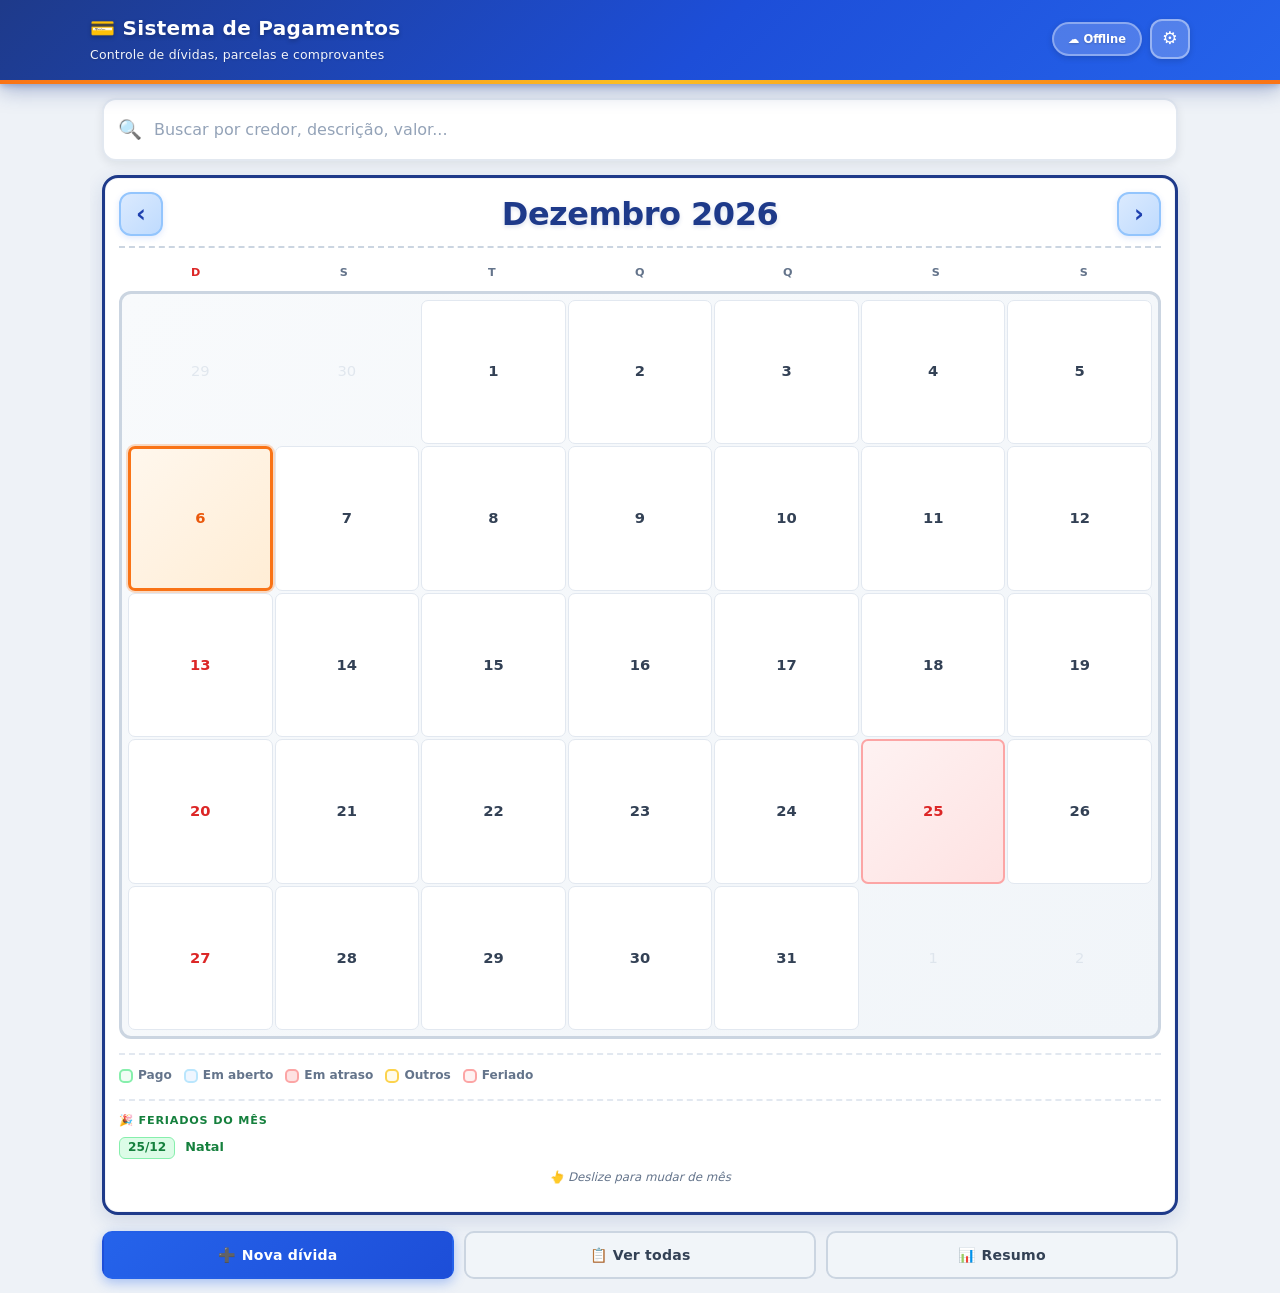
==== index.html @ 83edc44b "Add files via upload" ====
<!DOCTYPE html>
<html lang="pt-BR">
<head>
<meta charset="UTF-8">
<meta name="viewport" content="width=device-width, initial-scale=1, maximum-scale=1, viewport-fit=cover">
<meta name="theme-color" content="#2563eb">
<link rel="manifest" href="manifest.json">
<link rel="icon" type="image/svg+xml" href="icons/icon.svg">
<link rel="apple-touch-icon" href="icons/icon-192.png">
<meta name="apple-mobile-web-app-capable" content="yes">
<meta name="apple-mobile-web-app-status-bar-style" content="black-translucent">
<meta name="apple-mobile-web-app-title" content="Pagamentos">
<title>Sistema de Pagamentos</title>
<style>
  :root{
    --fundo:#eef2f7;--cartao:#fff;--texto:#0f172a;--suave:#64748b;--linha:#e2e8f0;
    --azul:#2563eb;--azul-esc:#1d4ed8;--azul-claro:#eff6ff;--azul-profundo:#1e3a8a;
    --verde:#16a34a;--verde-bg:#dcfce7;--verde-claro:#f0fdf4;--verde-forte:#15803d;
    --amarelo:#d97706;--amarelo-bg:#fef3c7;--amarelo-claro:#fffbeb;
    --vermelho:#dc2626;--vermelho-bg:#fee2e2;--vermelho-claro:#fef2f2;
    --laranja:#f97316;--laranja-esc:#ea580c;
    --info:#0284c7;--info-bg:#e0f2fe;
    --roxo:#7c3aed;--roxo-bg:#ede9fe;--roxo-esc:#5b21b6;
    --raio:12px;
  }
  *{box-sizing:border-box}
  html,body{overflow-x:hidden;width:100%;max-width:100%;margin:0;padding:0}
  body{font-family:system-ui,-apple-system,"Segoe UI",Roboto,Arial,sans-serif;
    background:var(--fundo);color:var(--texto);line-height:1.45;font-size:15px;
    -webkit-tap-highlight-color:transparent}
  button{font:inherit;cursor:pointer;border:none;background:none;color:inherit}

  header.topo{
    background:linear-gradient(135deg,#1e3a8a 0%,#1d4ed8 55%,#2563eb 100%);
    color:#fff;
    padding:14px 16px 16px;
    position:sticky;top:0;z-index:20;
    box-shadow:0 6px 20px rgba(30,58,138,.35),0 2px 6px rgba(30,58,138,.25);
    border-bottom:4px solid var(--laranja);
  }
  header.topo::after{
    content:'';position:absolute;left:0;right:0;bottom:-4px;height:4px;
    background:linear-gradient(90deg,var(--laranja),#fbbf24,var(--laranja));
  }
  header.topo .interno{max-width:1100px;margin:0 auto;display:flex;flex-wrap:wrap;gap:10px;
    align-items:center;justify-content:space-between}
  header.topo h1{margin:0;font-size:1.25rem;letter-spacing:.3px;font-weight:900;
    text-shadow:0 2px 4px rgba(0,0,0,.25);display:flex;align-items:center;gap:8px}
  header.topo p{margin:3px 0 0;font-size:.78rem;opacity:.95;font-weight:500;
    letter-spacing:.2px;text-shadow:0 1px 2px rgba(0,0,0,.15)}
  .topo-acoes{display:flex;gap:8px;align-items:center}
  .status-sync{font-size:.72rem;font-weight:800;background:rgba(255,255,255,.2);
    padding:7px 14px;border-radius:99px;color:#fff;border:2px solid rgba(255,255,255,.35);
    transition:.2s;white-space:nowrap;cursor:pointer;text-shadow:0 1px 2px rgba(0,0,0,.2);
    box-shadow:0 2px 6px rgba(0,0,0,.15)}
  .status-sync.ok{background:rgba(22,163,74,.55);border-color:rgba(134,239,172,.85)}
  .status-sync.erro{background:rgba(220,38,38,.55);border-color:rgba(252,165,165,.85)}
  .status-sync.carregando,.status-sync.salvando{background:rgba(234,88,12,.55);border-color:rgba(253,186,116,.85)}
  .status-sync.aviso{background:rgba(217,119,6,.55);border-color:rgba(252,211,77,.85)}
  .btn-gh{width:40px;height:40px;border-radius:12px;background:rgba(255,255,255,.22);
    border:2px solid rgba(255,255,255,.4);color:#fff;font-size:1.1rem;
    display:flex;align-items:center;justify-content:center;transition:.15s;
    box-shadow:0 2px 6px rgba(0,0,0,.15)}
  .btn-gh:hover{background:rgba(255,255,255,.35);transform:translateY(-1px)}

  .area{max-width:1100px;margin:0 auto;padding:14px 12px;width:100%;overflow-x:hidden}
  .tela{animation:surgir .18s ease-out;width:100%;box-sizing:border-box}
  @keyframes surgir{from{opacity:0;transform:translateY(6px)}to{opacity:1;transform:none}}
  .escondido{display:none !important}

  .btn-voltar{display:inline-flex;align-items:center;gap:10px;
    background:linear-gradient(135deg,#f97316,#ea580c);
    color:#fff;font-weight:800;font-size:.92rem;padding:12px 22px;border-radius:12px;
    box-shadow:0 4px 14px rgba(234,88,12,.45);
    transition:.18s;margin-bottom:14px;border:3px solid #fff;
    text-shadow:0 1px 2px rgba(0,0,0,.15);letter-spacing:.2px}
  .btn-voltar:hover{transform:translateY(-2px);box-shadow:0 8px 22px rgba(234,88,12,.55)}
  .btn-voltar:active{transform:translateY(0)}
  .btn-voltar::before{content:'←';font-size:1.3rem;font-weight:900;line-height:1;
    background:#fff;color:#ea580c;width:26px;height:26px;border-radius:50%;
    display:flex;align-items:center;justify-content:center}

  h2.titulo-tela{
    margin:0 0 16px;font-size:1.5rem;font-weight:900;
    display:flex;align-items:center;gap:12px;flex-wrap:wrap;
    color:#0f172a;letter-spacing:-.3px;
    padding-left:14px;position:relative;line-height:1.2}
  h2.titulo-tela::before{
    content:'';position:absolute;left:0;top:6px;bottom:6px;width:6px;
    background:linear-gradient(180deg,var(--azul),var(--azul-profundo));
    border-radius:4px;box-shadow:0 2px 6px rgba(37,99,235,.35);
  }
  .badge-hoje{background:linear-gradient(135deg,var(--laranja),var(--laranja-esc));color:#fff;
    font-size:.66rem;font-weight:900;padding:5px 12px;border-radius:99px;
    text-transform:uppercase;letter-spacing:1px;
    box-shadow:0 3px 8px rgba(234,88,12,.4)}

  .banner-hoje{background:linear-gradient(135deg,#fef3c7,#fed7aa);
    border-left:6px solid #f59e0b;
    border-radius:12px;padding:12px 14px;display:flex;gap:12px;align-items:center;
    margin-bottom:14px;box-shadow:0 3px 10px rgba(245,158,11,.25)}
  .banner-hoje .emoji{font-size:1.6rem;line-height:1;flex-shrink:0}
  .banner-hoje .texto{flex:1;min-width:0}
  .banner-hoje b{display:block;font-size:.95rem;color:#92400e;margin-bottom:3px;font-weight:800}
  .banner-hoje small{color:#78350f;font-size:.78rem;font-weight:600}

  .check-ocultar-hoje{display:flex;justify-content:center;margin:-6px 0 14px}
  .check-ocultar-hoje label{display:flex;align-items:center;gap:8px;
    font-size:.78rem;font-weight:700;color:var(--suave);cursor:pointer;
    background:#fff;border:2px solid var(--linha);border-radius:99px;
    padding:7px 14px;transition:.15s;user-select:none}
  .check-ocultar-hoje label:hover{border-color:var(--azul);color:var(--azul-esc)}
  .check-ocultar-hoje input{width:18px;height:18px;accent-color:var(--azul);
    cursor:pointer;margin:0;flex-shrink:0}

  .painel{display:grid;gap:10px;grid-template-columns:repeat(auto-fit,minmax(140px,1fr));margin-bottom:16px}
  .indicador{
    background:#fff;
    border:2px solid var(--linha);
    border-top:4px solid var(--azul);
    border-radius:var(--raio);
    padding:12px 14px;
    box-shadow:0 2px 6px rgba(15,23,42,.06);
    transition:.15s;
    position:relative}
  .indicador:hover{transform:translateY(-2px);box-shadow:0 6px 14px rgba(15,23,42,.1)}
  .indicador span{display:block;font-size:.66rem;text-transform:uppercase;letter-spacing:.8px;
    color:var(--suave);font-weight:800}
  .indicador strong{display:block;font-size:1.25rem;margin-top:5px;font-weight:900;letter-spacing:-.5px}
  .indicador.ok{border-top-color:var(--verde)}
  .indicador.erro{border-top-color:var(--vermelho)}
  .indicador.info{border-top-color:var(--info)}
  .indicador.roxo{border-top-color:var(--roxo)}
  .indicador.ok strong{color:var(--verde)}
  .indicador.erro strong{color:var(--vermelho)}
  .indicador.info strong{color:var(--info)}
  .indicador.roxo strong{color:var(--roxo)}

  .indicador.clicavel{cursor:pointer}
  .indicador.clicavel::after{
    content:'▾';position:absolute;top:8px;right:10px;
    font-size:.75rem;font-weight:900;color:var(--suave);opacity:.55;
    transition:.15s}
  .indicador.clicavel:hover{border-top-color:var(--laranja)}
  .indicador.clicavel:hover::after{opacity:1;color:var(--laranja-esc)}
  .indicador.clicavel.selecionado{
    border-top-color:var(--laranja);
    box-shadow:0 0 0 3px rgba(249,115,22,.28),0 6px 14px rgba(15,23,42,.1);
    background:linear-gradient(135deg,#fff7ed,#ffedd5)}
  .indicador.clicavel.selecionado::after{content:'▴';opacity:1;color:var(--laranja-esc)}

  .detalhe-indicador{
    background:#fff;
    border:2px solid var(--linha);
    border-left:6px solid var(--laranja);
    border-radius:var(--raio);
    padding:14px;
    margin-bottom:14px;
    box-shadow:0 4px 14px rgba(249,115,22,.12);
    animation:surgir .18s ease-out}
  .detalhe-cabecalho{
    display:flex;align-items:center;gap:10px;flex-wrap:wrap;
    margin-bottom:12px;padding-bottom:10px;
    border-bottom:2px dashed var(--linha)}
  .detalhe-cabecalho h3{
    margin:0;flex:1;min-width:0;
    font-size:.95rem;font-weight:900;color:#1e293b;
    display:flex;align-items:center;gap:8px}
  .detalhe-meta{
    font-size:.78rem;color:var(--suave);font-weight:600;
    display:flex;align-items:center;gap:4px;flex-wrap:wrap}
  .detalhe-meta b{color:var(--texto);font-weight:900}
  .detalhe-indicador .resultado-busca{margin-bottom:8px}
  .detalhe-indicador .resultado-busca:last-child{margin-bottom:0}

  .filtro-periodo{background:#fff;border:2px solid var(--linha);border-radius:var(--raio);
    padding:14px;margin-bottom:14px;box-shadow:0 2px 8px rgba(15,23,42,.06)}
  .filtro-periodo h3{margin:0 0 12px;font-size:1rem;font-weight:900;
    display:flex;align-items:center;gap:10px;color:#1e293b;
    padding-bottom:10px;border-bottom:2px dashed var(--linha)}
  .filtro-periodo h3::before{content:'';width:8px;height:8px;border-radius:50%;
    background:var(--azul);box-shadow:0 0 0 4px var(--azul-claro)}
  .filtro-linha{display:flex;flex-wrap:wrap;gap:8px;margin-bottom:10px}
  .btn-periodo{
    padding:8px 14px;border-radius:10px;font-weight:800;font-size:.8rem;
    background:#f1f5f9;color:#334155;transition:.15s;
    border:2px solid transparent;
    letter-spacing:.2px}
  .btn-periodo:hover{background:#e2e8f0;transform:translateY(-1px)}
  .btn-periodo.ativo{
    background:linear-gradient(135deg,var(--azul),var(--azul-esc));
    color:#fff;border-color:#fff;
    box-shadow:0 4px 12px rgba(37,99,235,.4);
    transform:translateY(-1px)}
  .filtro-personalizado{display:grid;gap:12px;grid-template-columns:repeat(auto-fit,minmax(150px,1fr));
    margin-top:10px;padding-top:14px;border-top:2px dashed var(--linha)}
  .periodo-descricao{display:inline-block;
    background:linear-gradient(135deg,#dbeafe,#bfdbfe);
    color:var(--azul-profundo);
    padding:7px 14px;border-radius:99px;font-size:.8rem;font-weight:800;margin-top:10px;
    border:2px solid #93c5fd;
    box-shadow:0 2px 6px rgba(37,99,235,.15)}

  .busca-cartao{
    background:#fff;
    border:2px solid var(--linha);
    border-radius:14px;
    padding:6px 14px;
    display:flex;align-items:center;gap:12px;
    margin-bottom:14px;
    box-shadow:0 3px 10px rgba(15,23,42,.08);
    transition:.15s}
  .busca-cartao:focus-within{
    border-color:var(--azul);
    box-shadow:0 0 0 4px rgba(37,99,235,.18),0 4px 14px rgba(37,99,235,.2)}
  .busca-icone{font-size:1.2rem;flex-shrink:0;opacity:.85}
  .busca-cartao input[type="search"]{border:none;background:transparent;flex:1;min-width:0;
    padding:12px 0;font-size:1rem;border-radius:0;width:auto;color:var(--texto);
    outline:none;font-weight:500}
  .busca-cartao input[type="search"]::placeholder{color:#94a3b8;font-weight:500}
  .busca-limpar{background:#e2e8f0;color:#475569;width:30px;height:30px;border-radius:50%;
    display:flex;align-items:center;justify-content:center;font-weight:800;font-size:.9rem;
    flex-shrink:0;transition:.15s}
  .busca-limpar:hover{background:#cbd5e1;color:#1e293b}

  .busca-info{font-size:.82rem;color:var(--suave);margin-bottom:10px;padding:0 4px;font-weight:600}
  .busca-info b{color:var(--texto);font-weight:800}
  .busca-vazio{background:#fff;border:2px dashed var(--linha);border-radius:var(--raio);
    padding:28px 14px;text-align:center;color:var(--suave);font-size:.9rem;font-weight:600}
  .resultado-busca{background:#fff;border:2px solid var(--linha);border-left:6px solid var(--azul);
    border-radius:var(--raio);padding:12px 14px;margin-bottom:10px;cursor:pointer;
    display:flex;justify-content:space-between;gap:10px;align-items:center;
    box-shadow:0 2px 6px rgba(15,23,42,.06);transition:.15s}
  .resultado-busca:hover{box-shadow:0 6px 16px rgba(37,99,235,.2);transform:translateY(-2px)}
  .resultado-busca.st-pago{border-left-color:var(--verde)}
  .resultado-busca.st-em_atraso{border-left-color:var(--vermelho)}
  .resultado-busca.st-outros{border-left-color:var(--amarelo)}
  .resultado-busca .info{min-width:0;flex:1}
  .resultado-busca .info b{display:block;font-size:.92rem;font-weight:800;
    white-space:nowrap;overflow:hidden;text-overflow:ellipsis}
  .resultado-busca .info small{display:block;color:var(--suave);font-size:.74rem;font-weight:500;
    white-space:nowrap;overflow:hidden;text-overflow:ellipsis}
  .resultado-busca .meta{display:flex;flex-direction:column;align-items:flex-end;gap:2px;flex-shrink:0}
  .resultado-busca .data{font-size:.74rem;color:var(--suave);font-weight:700}
  .resultado-busca .valor{font-size:1rem;font-weight:900;color:var(--azul);letter-spacing:-.3px}
  .resultado-busca.st-pago .valor{color:var(--verde)}
  .resultado-busca.st-em_atraso .valor{color:var(--vermelho)}
  .resultado-busca.st-outros .valor{color:var(--amarelo)}
  .resultado-busca .st-tag{font-size:.6rem;font-weight:900;padding:3px 8px;border-radius:99px;
    text-transform:uppercase;letter-spacing:.5px}
  .resultado-busca .st-tag.s-pago{background:var(--verde-bg);color:#15803d}
  .resultado-busca .st-tag.s-em_atraso{background:var(--vermelho-bg);color:#b91c1c}
  .resultado-busca .st-tag.s-em_aberto{background:var(--info-bg);color:#0369a1}
  .resultado-busca .st-tag.s-outros{background:var(--amarelo-bg);color:#92400e}

  .calendario-cartao{
    width:100%;max-width:100%;box-sizing:border-box;overflow:hidden;
    padding:14px;background:#fff;
    border:3px solid #1e3a8a;
    border-radius:16px;
    box-shadow:0 6px 20px rgba(30,58,138,.15),inset 0 0 0 1px rgba(30,58,138,.05);
  }
  .calendario-cabecalho{
    display:flex;align-items:center;justify-content:space-between;
    gap:8px;margin-bottom:14px;
    padding-bottom:10px;border-bottom:2px dashed #cbd5e1;
  }
  .calendario-cabecalho h3{
    flex:1;text-align:center;margin:0;
    font-size:2rem;font-weight:900;color:#1e3a8a;
    text-transform:capitalize;letter-spacing:-.5px;line-height:1.1;
    min-width:0;overflow:hidden;text-overflow:ellipsis;white-space:nowrap;
    text-shadow:0 2px 4px rgba(30,58,138,.15);
  }
  .nav-mes{
    flex:0 0 auto;width:44px;height:44px;border-radius:12px;
    background:linear-gradient(135deg,#dbeafe,#bfdbfe);
    border:2px solid #93c5fd;
    display:flex;align-items:center;justify-content:center;
    font-size:1.5rem;font-weight:900;color:#1e40af;
    transition:.15s;box-shadow:0 2px 6px rgba(37,99,235,.15)}
  .nav-mes:hover{background:linear-gradient(135deg,#bfdbfe,#93c5fd);
    border-color:#60a5fa;transform:translateY(-2px)}
  .nav-mes:active{transform:scale(.95)}

  .calendario-viewport{
    width:100%;max-width:100%;box-sizing:border-box;overflow:hidden;
    position:relative;touch-action:pan-y;user-select:none;-webkit-user-select:none}
  .calendario-slide{
    width:100%;max-width:100%;box-sizing:border-box;
    backface-visibility:hidden;-webkit-backface-visibility:hidden}

  .dias-semana{
    display:grid;grid-template-columns:repeat(7,minmax(0,1fr));
    gap:2px;width:100%;max-width:100%;box-sizing:border-box;
    padding:0 4px;margin-bottom:6px}
  .dias-semana span{
    text-align:center;font-size:.7rem;font-weight:900;color:var(--suave);
    text-transform:uppercase;letter-spacing:.5px;padding:3px 0;
    min-width:0;overflow:hidden;text-overflow:ellipsis;white-space:nowrap}
  .dias-semana span.dom{color:var(--vermelho)}

  .grade-calendario{
    display:grid;grid-template-columns:repeat(7,minmax(0,1fr));
    gap:2px;width:100%;max-width:100%;box-sizing:border-box;
    padding:6px;background:linear-gradient(135deg,#f8fafc,#f1f5f9);
    border:3px solid #cbd5e1;
    border-radius:12px;overflow:hidden}

  .dia{
    width:100%;min-width:0;max-width:100%;box-sizing:border-box;
    aspect-ratio:1 / 1;overflow:hidden;padding:0;
    border-radius:7px;
    border:1.5px solid #e2e8f0;
    background:#fff;
    display:flex;align-items:center;justify-content:center;
    cursor:pointer;font-weight:700;color:#334155;position:relative;
    transition:transform .12s ease, border-color .12s ease, box-shadow .12s ease}
  .dia .num{font-size:clamp(.68rem,2.8vw,.92rem);line-height:1;font-weight:800}
  .dia .qtd{
    position:absolute;top:1px;right:1px;
    background:var(--azul);color:#fff;
    font-size:.5rem;font-weight:800;
    min-width:12px;height:12px;border-radius:6px;
    display:flex;align-items:center;justify-content:center;
    padding:0 3px;line-height:1}
  .dia:hover{border-color:var(--azul);transform:scale(1.04);
    box-shadow:0 3px 8px rgba(37,99,235,.2);z-index:2}
  .dia:active{transform:scale(.97)}

  .dia.fora-mes{background:transparent;border-color:transparent;color:#cbd5e1;
    cursor:default;font-weight:500}
  .dia.fora-mes:hover{background:transparent;transform:none;box-shadow:none;border-color:transparent}
  .dia.fora-mes .num{font-weight:500;opacity:.5}
  .dia.fora-mes .qtd{display:none}

  .dia.hoje{
    border-color:var(--laranja);border-width:3px;
    background:linear-gradient(135deg,#fff7ed,#ffedd5);
    color:var(--laranja-esc);
    box-shadow:0 0 0 2px rgba(249,115,22,.25)}
  .dia.hoje .num{color:var(--laranja-esc);font-weight:900}

  .dia.dia-pago{background:linear-gradient(135deg,#f0fdf4,#dcfce7);border-color:#86efac;color:#166534}
  .dia.dia-pago .qtd{background:var(--verde)}
  .dia.dia-pago:hover{border-color:var(--verde)}
  .dia.dia-aberto{background:linear-gradient(135deg,#f0f9ff,#e0f2fe);border-color:#bae6fd;color:#1e40af}
  .dia.dia-aberto:hover{border-color:var(--azul)}
  .dia.dia-atraso{background:linear-gradient(135deg,#fef2f2,#fee2e2);border-color:#fca5a5;color:#991b1b}
  .dia.dia-atraso .qtd{background:var(--vermelho)}
  .dia.dia-atraso:hover{border-color:var(--vermelho)}
  .dia.dia-outros{background:linear-gradient(135deg,#fffbeb,#fef3c7);border-color:#fcd34d;color:#92400e}
  .dia.dia-outros .qtd{background:var(--amarelo)}

  .dia.domingo .num{color:var(--vermelho)}
  .dia.domingo.dia-pago .num{color:#166534}
  .dia.domingo.dia-aberto .num{color:#1e40af}

  .dia.dia-feriado{border-color:#fca5a5;border-width:2px}
  .dia.dia-feriado .num{color:var(--vermelho);font-weight:900}
  .dia.dia-feriado:not(.dia-pago):not(.dia-aberto):not(.dia-atraso):not(.dia-outros){
    background:linear-gradient(135deg,#fef2f2,#fee2e2);color:#991b1b}
  .dia.hoje.domingo .num,.dia.hoje.dia-feriado .num{color:var(--laranja-esc)}

  .legenda{display:flex;flex-wrap:wrap;gap:12px;margin-top:14px;padding-top:12px;
    border-top:2px dashed var(--linha);font-size:.76rem;color:var(--suave);font-weight:600}
  .legenda span{display:flex;align-items:center;gap:5px}
  .legenda i{width:14px;height:14px;border-radius:5px;display:inline-block;
    border:2px solid transparent}
  .legenda i.l-pago{background:var(--verde-claro);border-color:#86efac}
  .legenda i.l-aberto{background:var(--azul-claro);border-color:#bae6fd}
  .legenda i.l-atraso{background:var(--vermelho-bg);border-color:#fca5a5}
  .legenda i.l-outros{background:var(--amarelo-claro);border-color:#fcd34d}
  .legenda i.l-feriado{background:#fef2f2;border-color:#fca5a5;border-width:2px}

  .feriados-mes{margin-top:14px;padding-top:12px;
    border-top:2px dashed var(--linha);font-size:.8rem}
  .feriados-mes .titulo{font-size:.7rem;font-weight:900;text-transform:uppercase;
    letter-spacing:.8px;color:var(--verde-forte);margin-bottom:8px;
    display:flex;align-items:center;gap:6px}
  .feriados-mes ul{list-style:none;padding:0;margin:0;display:flex;flex-direction:column;gap:4px}
  .feriados-mes li{display:flex;gap:10px;align-items:baseline;color:var(--verde-forte);
    font-weight:700;line-height:1.3;font-size:.8rem;min-width:0}
  .feriados-mes li .data-f{font-variant-numeric:tabular-nums;min-width:48px;flex-shrink:0;
    font-size:.76rem;background:var(--verde-bg);color:var(--verde-forte);font-weight:900;
    padding:2px 8px;border-radius:6px;text-align:center;
    border:1px solid #86efac}
  .feriados-mes li .nome-f{font-weight:600;color:var(--verde-forte);
    white-space:nowrap;overflow:hidden;text-overflow:ellipsis;min-width:0}
  .feriados-mes .nenhum{color:var(--verde-forte);opacity:.75;font-style:italic;font-size:.78rem}
  .dica-swipe{text-align:center;font-size:.74rem;color:var(--suave);margin-top:10px;
    font-style:italic;font-weight:500}

  .vazio{text-align:center;color:var(--suave);padding:28px 12px;font-size:.9rem;background:#fff;
    border:2px dashed var(--linha);border-radius:var(--raio);font-weight:600}

  .item-venc{background:#fff;border:2px solid var(--linha);border-left:6px solid var(--azul);
    border-radius:var(--raio);margin-bottom:10px;overflow:hidden;
    box-shadow:0 2px 6px rgba(15,23,42,.06);transition:.15s}
  .item-venc:hover{box-shadow:0 4px 12px rgba(15,23,42,.1)}
  .item-venc.st-pago{border-left-color:var(--verde)}
  .item-venc.st-em_atraso{border-left-color:var(--vermelho)}
  .item-venc.st-outros{border-left-color:var(--amarelo)}
  .item-venc.aberto{box-shadow:0 6px 20px rgba(37,99,235,.22);border-color:#93c5fd}
  .item-resumo{display:flex;justify-content:space-between;align-items:center;gap:10px;
    padding:12px 14px;cursor:pointer;user-select:none}
  .item-resumo:hover{background:#f8fafc}
  .item-venc.aberto .item-resumo{background:linear-gradient(135deg,#f8fafc,#eff6ff);
    border-bottom:1px solid var(--linha)}
  .item-resumo .info-esq{display:flex;align-items:center;gap:10px;min-width:0;flex:1}
  .item-resumo .icone-tipo{width:38px;height:38px;border-radius:10px;background:var(--azul-claro);
    color:var(--azul);display:flex;align-items:center;justify-content:center;
    font-size:1.15rem;flex-shrink:0;border:1.5px solid #bfdbfe}
  .item-venc.st-pago .icone-tipo{background:var(--verde-bg);color:var(--verde);border-color:#86efac}
  .item-venc.st-em_atraso .icone-tipo{background:var(--vermelho-bg);color:var(--vermelho);border-color:#fca5a5}
  .item-venc.st-outros .icone-tipo{background:var(--amarelo-bg);color:var(--amarelo);border-color:#fcd34d}
  .item-resumo .texto-credencial{min-width:0;flex:1}
  .item-resumo .texto-credencial b{display:block;font-size:.95rem;font-weight:800;
    white-space:nowrap;overflow:hidden;text-overflow:ellipsis}
  .item-resumo .texto-credencial small{display:block;color:var(--suave);font-size:.74rem;font-weight:500;
    white-space:nowrap;overflow:hidden;text-overflow:ellipsis}
  .item-resumo .texto-credencial .mini-tags{display:flex;gap:5px;flex-wrap:wrap;margin-top:3px;align-items:center}
  .item-resumo .texto-credencial .mini-tags .tag-ico{font-size:.82rem;line-height:1;
    padding:1px 5px;border-radius:6px;font-weight:700;display:inline-flex;align-items:center;gap:3px}
  .item-resumo .texto-credencial .mini-tags .tag-ico.link{background:var(--info-bg);
    color:#0369a1;border:1px solid #bae6fd}
  .item-resumo .texto-credencial .mini-tags .tag-ico.pix{background:#ede9fe;
    color:#5b21b6;border:1px solid #c4b5fd}
  .item-resumo .texto-credencial .mini-tags .tag-ico.comp{background:var(--verde-bg);
    color:#15803d;border:1px solid #86efac}
  .item-resumo .valor-area{display:flex;align-items:center;gap:8px;flex-shrink:0}
  .item-resumo .valor-parcela{font-size:1.1rem;font-weight:900;color:var(--azul);
    white-space:nowrap;letter-spacing:-.3px}
  .item-venc.st-pago .valor-parcela{color:var(--verde)}
  .item-venc.st-em_atraso .valor-parcela{color:var(--vermelho)}
  .item-venc.st-outros .valor-parcela{color:var(--amarelo)}
  .item-resumo .seta{width:24px;height:24px;border-radius:50%;background:#f1f5f9;color:var(--suave);
    display:flex;align-items:center;justify-content:center;font-size:.8rem;font-weight:900;flex-shrink:0}
  .item-venc.aberto .seta{transform:rotate(180deg);background:var(--azul);color:#fff}
  .selo-status{display:inline-flex;align-items:center;gap:4px;font-size:.62rem;font-weight:900;
    padding:3px 8px;border-radius:99px;text-transform:uppercase;letter-spacing:.5px;margin-top:3px}
  .selo-status.s-pago{background:var(--verde-bg);color:#15803d;border:1px solid #86efac}
  .selo-status.s-em_atraso{background:var(--vermelho-bg);color:#b91c1c;border:1px solid #fca5a5}
  .selo-status.s-em_aberto{background:var(--info-bg);color:#0369a1;border:1px solid #bae6fd}
  .selo-status.s-outros{background:var(--amarelo-bg);color:#92400e;border:1px solid #fcd34d}
  .item-detalhes{padding:14px;background:#fdfdfd;overflow:hidden}
  .item-detalhes .linha-info{display:flex;flex-wrap:wrap;gap:12px;margin-bottom:12px;
    font-size:.82rem;color:#334155;font-weight:700}
  .item-detalhes .linha-info b{color:#0f172a;font-weight:900}
  .item-detalhes .controles{display:grid;gap:12px;grid-template-columns:repeat(auto-fit,minmax(160px,1fr))}
  .item-detalhes .controles label{display:flex;flex-direction:column;gap:5px;font-size:.78rem;
    font-weight:900;color:#0f172a;text-transform:uppercase;letter-spacing:.4px}
  .item-detalhes .controles label b{color:#0f172a;font-weight:900}
  .item-detalhes .controles label input,
  .item-detalhes .controles label select{font-weight:500;font-size:.88rem}
  .item-detalhes .controles .largura-total{grid-column:1 / -1}
  .acoes-detalhes{display:flex;justify-content:flex-end;gap:8px;margin-top:12px;padding-top:12px;
    border-top:2px dashed var(--linha);flex-wrap:wrap}
  .acoes-detalhes .btn-excluir{margin-right:auto}

  input,select,textarea{font:inherit;color:var(--texto);background:#fff;border:2px solid var(--linha);
    border-radius:8px;padding:9px 11px;outline:none;transition:.15s;width:100%;max-width:100%;min-width:0}
  input:focus,select:focus{border-color:var(--azul);box-shadow:0 0 0 3px rgba(37,99,235,.18)}
  input[readonly]{background:#f8fafc;color:var(--suave)}
  select.combo.st-pago{background:var(--verde-bg);border-color:#86efac;color:#15803d;font-weight:700}
  select.combo.st-em_atraso{background:var(--vermelho-bg);border-color:#fca5a5;color:#b91c1c;font-weight:700}
  select.combo.st-em_aberto{background:var(--info-bg);border-color:#bae6fd;color:#0369a1;font-weight:700}
  select.combo.st-outros{background:var(--amarelo-bg);border-color:#fcd34d;color:#92400e;font-weight:700}
  .linha-link{display:flex;gap:6px;align-items:flex-end}
  .linha-link input{flex:1;min-width:0}

  .btn-mini{font-size:.74rem;padding:7px 12px;border-radius:8px;background:#e2e8f0;color:#334155;
    border:1.5px solid transparent;font-weight:800;white-space:nowrap;
    display:inline-flex;align-items:center;gap:5px;transition:.15s}
  .btn-mini:hover{background:#cbd5e1;transform:translateY(-1px)}
  .btn-mini:disabled{opacity:.85;cursor:default}
  .btn-mini.azul{background:var(--azul);color:#fff}
  .btn-mini.azul:hover{background:var(--azul-esc);box-shadow:0 3px 8px rgba(37,99,235,.3)}
  .btn-mini.verde{background:var(--verde-bg);color:#15803d;border-color:#86efac}
  .btn-mini.verde:hover{background:#bbf7d0}
  .btn-mini.vermelho{background:var(--vermelho-bg);color:#b91c1c;border-color:#fca5a5}
  .btn-mini.vermelho:hover{background:#fecaca}
  .btn-mini.laranja{background:#ffedd5;color:#c2410c;border-color:#fdba74}
  .btn-mini.laranja:hover{background:#fed7aa}
  .btn-mini.cinza{background:#e2e8f0;color:#475569}
  .btn-mini.cinza:hover{background:#cbd5e1}
  .btn-mini.escondido{display:none}
  .btn-mini.grande{font-size:.82rem;padding:10px 16px}
  .btn-mini.salvar{background:linear-gradient(135deg,var(--azul),var(--azul-esc));color:#fff;
    box-shadow:0 2px 6px rgba(37,99,235,.3)}
  .btn-mini.salvar:hover:not(:disabled){box-shadow:0 4px 12px rgba(37,99,235,.45)}
  .btn-mini.salvar:disabled{background:#e2e8f0;color:#94a3b8;cursor:not-allowed;opacity:.7;
    box-shadow:none}

  .comprovante-linha{display:flex;align-items:center;gap:8px;flex-wrap:wrap;padding-top:8px;
    border-top:2px dashed var(--linha);margin-top:10px}
  .comprovante-linha small{font-size:.7rem;font-weight:800;color:var(--suave);
    text-transform:uppercase;letter-spacing:.5px}
  .comprovante-linha small b{color:var(--texto);font-weight:900}
  label.upload{display:inline-block;margin:0}

  .form-cartao{background:#fff;border:2px solid var(--linha);border-radius:var(--raio);
    padding:16px;width:100%;box-shadow:0 2px 8px rgba(15,23,42,.06)}

  .bloco-fixo{
    background:linear-gradient(135deg,#eff6ff,#dbeafe);
    border:2px solid #bfdbfe;
    border-left:6px solid var(--azul);
    border-radius:12px;
    padding:14px 16px;
    margin-bottom:14px;
    box-shadow:0 2px 8px rgba(37,99,235,.08)}
  .bloco-fixo .titulo-bloco{
    font-size:.78rem;font-weight:900;text-transform:uppercase;
    letter-spacing:.8px;color:var(--azul-profundo);
    margin-bottom:10px;display:flex;align-items:center;gap:8px}
  .bloco-fixo .titulo-bloco::before{
    content:'📋';font-size:1rem;line-height:1}
  .bloco-fixo .grade-form{gap:12px}

  fieldset{border:2px dashed var(--linha);border-radius:12px;padding:14px;margin:16px 0 0}
  legend{font-size:.82rem;font-weight:900;color:#334155;text-transform:uppercase;
    letter-spacing:.8px;padding:0 10px;background:#fff}
  .grade-form{display:grid;gap:12px;grid-template-columns:repeat(auto-fit,minmax(180px,1fr))}
  .campo{display:flex;flex-direction:column;gap:5px;font-size:.85rem;font-weight:900;
    color:#0f172a;letter-spacing:.2px}
  .campo input,.campo select{font-weight:500;color:var(--texto);font-size:.9rem}
  .campo .dica{font-weight:500;color:var(--suave);font-size:.7rem;margin-top:2px}

  .radios{display:flex;gap:14px;flex-wrap:wrap;margin-bottom:12px;font-size:.86rem}
  .radios label{display:flex;align-items:center;gap:6px;font-weight:700;cursor:pointer;color:var(--texto)}
  .radios input{width:auto}
  .check-indefinida{display:flex;align-items:flex-start;gap:12px;
    background:linear-gradient(135deg,#faf5ff,#f3e8ff);border:2px solid #d8b4fe;
    border-radius:12px;padding:12px 14px;margin-top:14px;cursor:pointer;transition:.15s}
  .check-indefinida:hover{border-color:#c084fc;box-shadow:0 2px 8px rgba(124,58,237,.15)}
  .check-indefinida input{width:22px;height:22px;margin:0;flex-shrink:0;accent-color:var(--roxo);
    cursor:pointer}
  .check-indefinida .conteudo{flex:1;min-width:0}
  .check-indefinida b{display:flex;align-items:center;gap:6px;font-size:.92rem;font-weight:900;
    color:var(--roxo-esc);margin-bottom:3px}
  .check-indefinida small{display:block;font-size:.74rem;color:#6b21a8;font-weight:600;line-height:1.4}
  .check-indefinida.ativo{background:linear-gradient(135deg,#f3e8ff,#e9d5ff);border-color:var(--roxo)}

  .bloco-periodicidade{background:var(--roxo-bg);border:2px solid #c4b5fd;border-radius:12px;
    padding:14px;margin-top:12px;display:grid;gap:12px;
    grid-template-columns:repeat(auto-fit,minmax(170px,1fr))}
  .bloco-periodicidade .campo{color:var(--roxo-esc)}
  .bloco-periodicidade select{background:#fff}

  .previa{background:var(--azul-claro);border:2px solid #bfdbfe;border-radius:10px;padding:12px 14px;
    margin-top:14px;font-size:.86rem;color:#1e40af;display:flex;align-items:center;
    gap:10px;flex-wrap:wrap;font-weight:600}
  .previa b{color:#1e3a8a;font-size:1rem;font-weight:900}
  .previa.infinito{background:linear-gradient(135deg,#faf5ff,#f3e8ff);border-color:#d8b4fe;
    color:var(--roxo-esc)}
  .previa.infinito b{color:var(--roxo-esc)}
  .previa .aviso-ajuste{background:#fef3c7;border:1px solid #fcd34d;border-radius:6px;
    padding:4px 10px;color:#92400e;font-size:.74rem;font-weight:700}

  .acoes-form{display:flex;gap:10px;flex-wrap:wrap;margin-top:20px;padding-top:16px;
    border-top:2px dashed var(--linha)}
  .btn{padding:12px 20px;border-radius:10px;font-weight:800;font-size:.88rem;
    display:inline-flex;align-items:center;gap:8px;transition:.15s;
    letter-spacing:.2px;border:2px solid transparent}
  .btn:hover{transform:translateY(-2px)}
  .btn:active{transform:translateY(0)}
  .btn:disabled{opacity:.5;cursor:not-allowed;transform:none}
  .btn-primario{background:linear-gradient(135deg,var(--azul),var(--azul-esc));color:#fff;
    box-shadow:0 4px 12px rgba(37,99,235,.35)}
  .btn-primario:hover{box-shadow:0 6px 18px rgba(37,99,235,.45)}
  .btn-neutro{background:#f1f5f9;color:#334155;border-color:#cbd5e1}
  .btn-neutro:hover{background:#e2e8f0}
  .btn-perigo{background:linear-gradient(135deg,#fee2e2,#fecaca);color:#b91c1c;border-color:#fca5a5}
  .btn-perigo:hover{background:#fecaca}

  .acoes-iniciais{margin-top:16px;display:flex;gap:10px;flex-wrap:wrap}
  .acoes-iniciais .btn{flex:1;min-width:150px;justify-content:center}

  .bloco-acoes{background:#fff;border:2px solid var(--linha);border-radius:var(--raio);
    padding:16px;margin-top:14px;box-shadow:0 2px 8px rgba(15,23,42,.06)}
  .bloco-acoes h3{margin:0 0 6px;font-size:1rem;font-weight:900;
    display:flex;align-items:center;gap:10px;color:#1e293b}
  .bloco-acoes h3::before{content:'';width:8px;height:8px;border-radius:50%;
    background:var(--azul);box-shadow:0 0 0 4px var(--azul-claro)}
  .bloco-acoes p.desc{margin:0 0 14px;font-size:.8rem;color:var(--suave);font-weight:500}
  .bloco-acoes .acoes{display:flex;gap:8px;flex-wrap:wrap}

  .config-status-cartao{border-radius:var(--raio);padding:14px 16px;margin-bottom:14px;
    display:flex;gap:14px;align-items:center;border:2px solid var(--linha);background:#fff;
    border-left:6px solid var(--suave);box-shadow:0 2px 8px rgba(15,23,42,.06)}
  .config-status-cartao.ok{border-color:#86efac;border-left-color:var(--verde);
    background:linear-gradient(135deg,#f0fdf4,#dcfce7)}
  .config-status-cartao.erro{border-color:#fca5a5;border-left-color:var(--vermelho);
    background:linear-gradient(135deg,#fef2f2,#fee2e2)}
  .config-status-cartao.aviso{border-color:#fcd34d;border-left-color:var(--amarelo);
    background:linear-gradient(135deg,#fffbeb,#fef3c7)}
  .config-status-cartao .emoji{font-size:1.6rem;line-height:1;flex-shrink:0}
  .config-status-cartao b{display:block;font-size:.95rem;font-weight:900;margin-bottom:3px}
  .config-status-cartao small{font-size:.78rem;color:var(--suave);display:block;font-weight:600}
  .config-status-cartao.ok b{color:#15803d}
  .config-status-cartao.erro b{color:#b91c1c}
  .config-status-cartao.aviso b{color:#92400e}

  .config-ajuda{background:linear-gradient(135deg,#f0f9ff,#e0f2fe);
    border:2px solid #bae6fd;border-left:6px solid var(--info);border-radius:12px;
    padding:14px 16px;font-size:.8rem;color:#075985;margin-top:14px;line-height:1.6;font-weight:500}
  .config-ajuda b{color:#0c4a6e;font-weight:900}
  .config-ajuda ol{margin:8px 0 0;padding-left:20px}
  .config-ajuda ol li{margin:4px 0}
  .config-ajuda code{background:#fff;border:1px solid #bae6fd;border-radius:5px;
    padding:2px 7px;font-family:ui-monospace,monospace;font-size:.74rem;
    color:#0369a1;font-weight:700;word-break:break-all}

  .diag-resultado{background:#f8fafc;border:2px solid var(--linha);border-radius:12px;
    padding:14px;margin-top:14px;font-size:.76rem;
    font-family:ui-monospace,monospace;color:#334155;
    white-space:pre-wrap;word-break:break-word;line-height:1.7;max-height:400px;
    overflow-y:auto;overflow-x:hidden}
  .diag-resultado b{font-family:system-ui;color:#1e293b;font-weight:900}
  .diag-resultado .ok{color:#15803d;font-weight:800;font-family:system-ui}
  .diag-resultado .erro{color:#b91c1c;font-weight:800;font-family:system-ui}
  .diag-resultado .aviso{color:#92400e;font-weight:800;font-family:system-ui}

  details.divida{background:#fff;border:2px solid var(--linha);border-radius:var(--raio);
    margin-bottom:12px;overflow:hidden;box-shadow:0 2px 6px rgba(15,23,42,.06)}
  details.divida.indefinida{border-color:#d8b4fe;border-left:6px solid var(--roxo)}
  details.divida>summary{list-style:none;cursor:pointer;padding:14px 16px;display:flex;
    justify-content:space-between;gap:10px;align-items:center;flex-wrap:wrap;background:#f8fafc;
    transition:.15s}
  details.divida>summary:hover{background:#f1f5f9}
  details.divida.indefinida>summary{background:linear-gradient(135deg,#faf5ff,#f3e8ff)}
  details.divida>summary::-webkit-details-marker{display:none}
  .titulo-divida{display:flex;flex-direction:column;gap:3px;
    flex:1 1 100%;min-width:0;max-width:100%}
  .titulo-divida .linha-credor{display:flex;align-items:center;gap:6px;flex-wrap:wrap;
    min-width:0;width:100%}
  .titulo-divida .linha-credor b{font-size:.95rem;font-weight:900;
    white-space:normal;overflow:visible;text-overflow:clip;word-break:break-word;
    min-width:0;flex:0 0 auto}
  .titulo-divida small{color:var(--suave);font-size:.74rem;font-weight:600;
    white-space:normal;overflow:visible;text-overflow:clip;word-break:break-word;
    display:flex;align-items:center;gap:6px;flex-wrap:wrap;min-width:0}
  .tag-periodicidade{display:inline-block;background:var(--roxo-bg);color:var(--roxo-esc);
    font-size:.64rem;font-weight:900;padding:3px 9px;border-radius:99px;
    text-transform:uppercase;letter-spacing:.5px;border:1px solid #c4b5fd;
    white-space:nowrap;flex-shrink:0}
  .tag-indefinida{display:inline-block;background:linear-gradient(135deg,var(--roxo),#a855f7);
    color:#fff;font-size:.64rem;font-weight:900;padding:3px 9px;border-radius:99px;
    text-transform:uppercase;letter-spacing:.5px;
    box-shadow:0 2px 6px rgba(124,58,237,.3);white-space:nowrap;flex-shrink:0}
  .resumo-divida{display:flex;gap:10px;font-size:.74rem;color:var(--suave);flex-wrap:wrap;
    font-weight:600;flex:0 1 auto;min-width:0;justify-content:flex-end}
  .resumo-divida b{color:var(--texto);font-weight:900}
  .tabela-area{overflow-x:auto;width:100%;-webkit-overflow-scrolling:touch}
  table{width:100%;border-collapse:collapse;font-size:.8rem;min-width:720px}
  th{text-align:left;font-size:.66rem;text-transform:uppercase;letter-spacing:.6px;
    color:var(--suave);padding:10px;background:#f1f5f9;border-bottom:2px solid var(--linha);
    font-weight:900}
  td{padding:9px 10px;border-bottom:1px solid #f1f5f9;vertical-align:middle}
  td b{color:var(--texto);font-weight:900}
  tr.st-pago{background:var(--verde-claro)}
  tr.st-em_atraso{background:var(--vermelho-claro)}
  tr.st-outros{background:var(--amarelo-claro)}
  td input,td select{padding:6px 8px;font-size:.78rem;border-radius:6px}
  .col-num{font-weight:900;color:var(--suave);text-align:center;width:44px}
  .rodape-divida{padding:12px 14px;display:flex;justify-content:flex-end;gap:8px;flex-wrap:wrap;
    background:#f8fafc;border-top:2px solid var(--linha)}
  .btn-acao-divida{font-size:.78rem;padding:8px 14px;border-radius:8px;font-weight:800;
    display:inline-flex;align-items:center;gap:6px;transition:.15s;border:2px solid transparent}
  .btn-acao-divida:hover{transform:translateY(-1px)}
  .btn-acao-divida.editar{background:#ffedd5;color:#c2410c;border-color:#fdba74}
  .btn-acao-divida.editar:hover{background:#fed7aa}
  .btn-acao-divida.excluir{background:var(--vermelho-bg);color:#b91c1c;border-color:#fca5a5}
  .btn-acao-divida.excluir:hover{background:#fecaca}

  .modal-fundo{position:fixed;top:0;left:0;right:0;bottom:0;width:100%;height:100%;
    background:rgba(15,23,42,.75);display:flex;align-items:center;justify-content:center;
    padding:16px;z-index:999999;backdrop-filter:blur(2px)}
  .modal-caixa{background:#fff;border-radius:16px;max-width:560px;width:100%;max-height:90vh;
    overflow-y:auto;padding:22px;
    box-shadow:0 24px 60px rgba(0,0,0,.4),0 0 0 1px rgba(15,23,42,.05)}
  .modal-caixa h3{margin:0 0 14px;font-size:1.15rem;font-weight:900;
    display:flex;align-items:center;gap:12px;padding-bottom:12px;
    border-bottom:2px dashed var(--linha);color:#0f172a}
  .modal-caixa h3 .emoji{font-size:1.6rem;line-height:1;
    background:linear-gradient(135deg,var(--azul-claro),#dbeafe);
    width:44px;height:44px;border-radius:12px;
    display:flex;align-items:center;justify-content:center;
    box-shadow:0 2px 8px rgba(37,99,235,.15)}
  .modal-caixa p{margin:10px 0;font-size:.88rem;color:var(--texto);font-weight:500}
  .modal-caixa textarea{width:100%;min-height:120px;font-family:ui-monospace,monospace;
    font-size:.72rem;resize:vertical;margin-top:8px}
  .modal-acoes{display:flex;gap:10px;flex-wrap:wrap;margin-top:18px;justify-content:flex-end}
  .btn-modal{padding:11px 18px;border-radius:10px;font-weight:800;font-size:.84rem;
    display:inline-flex;align-items:center;gap:7px;transition:.15s;border:2px solid transparent}
  .btn-modal:hover{transform:translateY(-1px)}
  .btn-modal.primario{background:linear-gradient(135deg,var(--azul),var(--azul-esc));color:#fff;
    box-shadow:0 3px 10px rgba(37,99,235,.3)}
  .btn-modal.primario:hover{box-shadow:0 5px 14px rgba(37,99,235,.45)}
  .btn-modal.neutro{background:#f1f5f9;color:#334155;border-color:#cbd5e1}
  .btn-modal.neutro:hover{background:#e2e8f0}
  .btn-modal.sucesso{background:linear-gradient(135deg,var(--verde),#15803d);color:#fff;
    box-shadow:0 3px 10px rgba(22,163,74,.3)}
  .btn-modal.whats{background:linear-gradient(135deg,#25D366,#128C7E);color:#fff;
    box-shadow:0 3px 10px rgba(37,211,102,.35)}
  .btn-modal.whats:hover{box-shadow:0 5px 14px rgba(37,211,102,.5)}

  #comprovantePreview{margin:6px 0 12px;text-align:center;max-height:60vh;overflow:auto;
    background:#f8fafc;border:2px dashed var(--linha);border-radius:12px;padding:10px}
  #comprovantePreview img{max-width:100%;max-height:56vh;border-radius:10px;
    border:2px solid var(--linha);display:inline-block}
  #comprovantePreview embed{width:100%;height:56vh;border-radius:10px;
    border:2px solid var(--linha)}

  #textoEscopo{background:#f8fafc;border-left:5px solid var(--azul);border-radius:8px;
    padding:12px 14px;font-size:.86rem;color:var(--texto);line-height:1.6;margin:12px 0 4px;
    font-weight:500}
  #textoEscopo b{color:var(--azul-esc);font-weight:900}
  .linha-mudanca{display:flex;align-items:flex-start;gap:10px;padding:7px 0;
    border-bottom:1px dashed #e2e8f0}
  .linha-mudanca:last-child{border-bottom:none}
  .linha-mudanca .campo-nome{font-weight:900;color:var(--azul-esc);min-width:80px;
    flex-shrink:0;font-size:.8rem;text-transform:uppercase;letter-spacing:.3px}
  .linha-mudanca .valor-mudanca{color:var(--texto);word-break:break-word;font-size:.84rem;font-weight:600}
  .opcoes-escopo{display:flex;flex-direction:column;gap:10px;margin-top:16px}
  .opcao-escopo{display:flex;align-items:flex-start;gap:14px;background:#f8fafc;
    border:2px solid #e2e8f0;border-radius:12px;padding:13px 15px;text-align:left;
    cursor:pointer;width:100%;transition:.15s;font-weight:600}
  .opcao-escopo:hover{background:linear-gradient(135deg,#eff6ff,#dbeafe);
    border-color:#93c5fd;transform:translateY(-2px);
    box-shadow:0 6px 16px rgba(37,99,235,.15)}
  .opcao-escopo:active{transform:translateY(0)}
  .opcao-escopo .icone{font-size:1.4rem;line-height:1;flex-shrink:0;width:30px;
    text-align:center;background:#fff;border-radius:8px;padding:4px;
    box-shadow:0 1px 3px rgba(15,23,42,.08)}
  .opcao-escopo .info{flex:1;min-width:0}
  .opcao-escopo .info b{display:block;color:var(--texto);font-size:.9rem;
    font-weight:900;margin-bottom:3px}
  .opcao-escopo .info small{display:block;color:var(--suave);font-size:.76rem;font-weight:500}
  .opcao-escopo.cancelar{background:#fff;border-color:#fee2e2}
  .opcao-escopo.cancelar:hover{background:#fef2f2;border-color:#fca5a5;
    box-shadow:0 6px 16px rgba(220,38,38,.15)}
  .opcao-escopo.cancelar .info b{color:#b91c1c}
  .opcao-escopo.perigo{background:#fff;border-color:#fee2e2}
  .opcao-escopo.perigo:hover{background:#fef2f2;border-color:#fca5a5;
    box-shadow:0 6px 16px rgba(220,38,38,.15)}

  @media (max-width:520px){
    header.topo h1{font-size:1.05rem}
    .calendario-cabecalho h3{font-size:1.6rem}
    .calendario-cartao{padding:12px;border-width:3px}
    .grade-calendario{padding:4px;border-width:3px}
    .nav-mes{width:40px;height:40px;font-size:1.3rem}
    .status-sync{font-size:.62rem;padding:5px 9px}
    .btn-gh{width:36px;height:36px;font-size:.95rem}
    .btn-voltar{padding:11px 16px;font-size:.84rem}
    h2.titulo-tela{font-size:1.25rem}
    .item-resumo{padding:11px 12px}
    .item-resumo .icone-tipo{width:34px;height:34px;font-size:1rem}
    .item-resumo .texto-credencial b{font-size:.88rem}
    .item-resumo .valor-parcela{font-size:1rem}
    .acoes-iniciais .btn{min-width:130px;font-size:.8rem;padding:11px 14px}
  }
  @media (max-width:380px){
    .area{padding:10px}
    .calendario-cabecalho h3{font-size:1.35rem}
    .calendario-cartao{padding:10px}
    .grade-calendario{gap:1.5px;padding:3px;border-width:3px}
    .dias-semana{gap:1.5px;padding:0 3px}
    .dias-semana span{font-size:.56rem}
    .dia .num{font-size:.7rem}
    .dia .qtd{font-size:.46rem;min-width:11px;height:11px}
    header.topo h1{font-size:.95rem}
    h2.titulo-tela{font-size:1.15rem}
  }
</style>
</head>
<body>

<header class="topo">
  <div class="interno">
    <div>
      <h1>💳 Sistema de Pagamentos</h1>
      <p>Controle de dívidas, parcelas e comprovantes</p>
    </div>
    <div class="topo-acoes">
      <span class="status-sync" id="statusSync" title="Status da sincronização">☁️ Offline</span>
      <button type="button" class="btn-gh" id="btnConfigGH" title="Configurações">⚙️</button>
    </div>
  </div>
</header>

<div class="area">

  <section class="tela" id="tela-calendario">
    <div class="busca-cartao">
      <span class="busca-icone">🔍</span>
      <input type="search" id="campoBusca" placeholder="Buscar por credor, descrição, valor..." autocomplete="off">
      <button type="button" class="busca-limpar escondido" id="btnLimparBusca">✕</button>
    </div>

    <div id="areaCalendario">
      <div class="calendario-cartao">
        <div class="calendario-cabecalho">
          <button class="nav-mes" id="mesAnterior">‹</button>
          <h3 id="mesAnoAtual"></h3>
          <button class="nav-mes" id="mesProximo">›</button>
        </div>
        <div class="calendario-viewport" id="calendarioViewport">
          <div class="calendario-slide" id="calendarioSlide">
            <div class="dias-semana">
              <span class="dom">D</span><span>S</span><span>T</span>
              <span>Q</span><span>Q</span><span>S</span><span>S</span>
            </div>
            <div class="grade-calendario" id="gradeCalendario"></div>
          </div>
        </div>
        <div class="legenda">
          <span><i class="l-pago"></i> Pago</span>
          <span><i class="l-aberto"></i> Em aberto</span>
          <span><i class="l-atraso"></i> Em atraso</span>
          <span><i class="l-outros"></i> Outros</span>
          <span><i class="l-feriado"></i> Feriado</span>
        </div>
        <div class="feriados-mes" id="feriadosMes"></div>
        <p class="dica-swipe">👆 Deslize para mudar de mês</p>
      </div>
    </div>

    <div id="resultadosBusca" class="escondido"></div>

    <div class="acoes-iniciais">
      <button class="btn btn-primario" id="btnNovaDivida">➕ Nova dívida</button>
      <button class="btn btn-neutro" id="btnVerTodas">📋 Ver todas</button>
      <button class="btn btn-neutro" id="btnAbrirResumo">📊 Resumo</button>
    </div>
  </section>

  <section class="tela escondido" id="tela-dia">
    <button class="btn-voltar" id="voltarCalendario">Voltar</button>
    <h2 class="titulo-tela" id="tituloDia"></h2>
    <div id="listaDia"></div>
  </section>

  <section class="tela escondido" id="tela-nova">
    <button class="btn-voltar" id="cancelarNova">Voltar</button>
    <h2 class="titulo-tela" id="tituloFormulario">➕ Nova dívida</h2>
    <form class="form-cartao" id="formularioDivida" autocomplete="off">

      <div class="bloco-fixo">
        <div class="titulo-bloco">Dados principais da dívida</div>
        <div class="grade-form">
          <label class="campo">Identificação do credor *
            <input type="text" id="campoCredor" list="listaCredores" required placeholder="Banco XYZ">
          </label>
          <label class="campo">Descrição da dívida *
            <input type="text" id="campoDescricao" required placeholder="Empréstimo, IPTU 2025">
          </label>
          <label class="campo">Valor total (informativo)
            <input type="number" id="campoValorTotal" step="0.01" min="0" placeholder="0,00">
          </label>
        </div>
      </div>

      <fieldset id="fieldsetCriacao">
        <legend>Condições do parcelamento</legend>
        <div class="grade-form">
          <label class="campo">Valor da parcela (R$) *<input type="number" id="campoValorParcela" step="0.01" min="0.01" required></label>
          <label class="campo">1º vencimento *<input type="date" id="campoPrimeiroVencimento" required></label>
        </div>
        <label class="check-indefinida" id="labelIndefinida" for="campoIndefinida">
          <input type="checkbox" id="campoIndefinida">
          <div class="conteudo"><b>♾️ Dívida contínua</b><small>Gera parcelas automaticamente e mantém futuras disponíveis.</small></div>
        </label>
        <div id="blocoModo">
          <div class="radios" style="margin-top:12px">
            <label><input type="radio" name="modo" value="parcelas" checked> Quantidade de parcelas</label>
            <label><input type="radio" name="modo" value="ultima"> Data da última parcela</label>
          </div>
          <div class="grade-form">
            <label class="campo" id="blocoQtd">Quantidade<input type="number" id="campoQtd" min="1" max="360" value="12"></label>
            <label class="campo escondido" id="blocoUltima">Data última<input type="date" id="campoUltima"></label>
          </div>
        </div>
        <div class="bloco-periodicidade">
          <label class="campo">🔁 Periodicidade
            <select id="campoPeriodicidade">
              <option value="mensal">Mensal</option>
              <option value="semanal">Semanal</option>
              <option value="quinzenal">Quinzenal</option>
              <option value="anual">Anual</option>
            </select>
          </label>
          <label class="campo escondido" id="blocoDiaMes">📅 Dia do mês
            <select id="campoDiaMes"><option value="">Mesmo dia</option></select>
          </label>
          <label class="campo escondido" id="blocoDiaSemana">📆 Dia da semana
            <select id="campoDiaSemana">
              <option value="">Mesmo dia</option>
              <option value="1">Segunda</option><option value="2">Terça</option>
              <option value="3">Quarta</option><option value="4">Quinta</option>
              <option value="5">Sexta</option><option value="6">Sábado</option>
              <option value="0">Domingo</option>
            </select>
          </label>
        </div>
        <div class="previa" id="previaParcelamento">Preencha o valor e as datas.</div>
      </fieldset>
      <fieldset id="fieldsetEdicao" class="escondido">
        <legend>Ajustes em lote</legend>
        <p style="margin:0 0 12px;font-size:.82rem;color:var(--suave);font-weight:600" id="infoEdicao"></p>
        <div class="grade-form">
          <label class="campo">Novo valor (R$)<input type="number" id="campoNovoValor" step="0.01" min="0"></label>
          <label class="campo">Adicionar parcelas<input type="number" id="campoAdicionar" min="0" max="120" value="0"></label>
        </div>
      </fieldset>
      <div class="acoes-form">
        <button type="submit" class="btn btn-primario" id="btnSalvarForm">💾 Salvar</button>
        <button type="button" class="btn btn-neutro" id="btnDescartar">✕ Descartar</button>
        <button type="button" class="btn btn-perigo escondido" id="btnExcluirEdicao">🗑 Excluir</button>
      </div>
    </form>
  </section>

  <section class="tela escondido" id="tela-todas">
    <button class="btn-voltar" id="voltarCalendario2">Voltar</button>
    <h2 class="titulo-tela">📋 Todas as dívidas</h2>
    <div id="listaTodas"></div>
  </section>

  <section class="tela escondido" id="tela-resumo">
    <button class="btn-voltar" id="voltarCalendario3">Voltar</button>
    <h2 class="titulo-tela">📊 Resumo e dados</h2>
    <div class="filtro-periodo">
      <h3>Escolha o período</h3>
      <div class="filtro-linha">
        <button type="button" class="btn-periodo" data-periodo="tudo">Tudo</button>
        <button type="button" class="btn-periodo" data-periodo="este_mes">Este mês</button>
        <button type="button" class="btn-periodo" data-periodo="mes_passado">Mês passado</button>
        <button type="button" class="btn-periodo" data-periodo="ultimos_30">Últ. 30d</button>
        <button type="button" class="btn-periodo" data-periodo="proximos_30">Próx. 30d</button>
        <button type="button" class="btn-periodo" data-periodo="este_ano">Este ano</button>
        <button type="button" class="btn-periodo" data-periodo="personalizado">Personalizado</button>
      </div>
      <div class="filtro-personalizado escondido" id="filtroPersonalizado">
        <label class="campo">De<input type="date" id="filtroDataInicio"></label>
        <label class="campo">Até<input type="date" id="filtroDataFim"></label>
      </div>
      <div id="periodoDescricao" class="periodo-descricao">📆 Todas as parcelas</div>
    </div>
    <div class="painel" id="painelGeral"></div>
    <div class="detalhe-indicador escondido" id="detalheIndicador"></div>
    <div class="bloco-acoes">
      <h3>💾 Backup local</h3>
      <p class="desc">Exporte ou importe o JSON.</p>
      <div class="acoes">
        <button class="btn btn-neutro" id="btnExportar">⬇ Exportar</button>
        <button class="btn btn-neutro" id="btnImportar">⬆ Importar</button>
        <input type="file" id="arquivoImportar" accept="application/json" hidden>
      </div>
    </div>
  </section>

  <section class="tela escondido" id="tela-config">
    <button class="btn-voltar" id="voltarCalendario4">Voltar</button>
    <h2 class="titulo-tela">⚙️ Configurações</h2>

    <div class="config-status-cartao" id="configStatus">
      <span class="emoji">☁️</span>
      <div style="flex:1;min-width:0">
        <b id="configStatusTitulo">Não configurado</b>
        <small id="configStatusDescricao">Preencha abaixo.</small>
      </div>
    </div>

    <div class="form-cartao">
      <div class="grade-form">
        <label class="campo">Usuário GitHub *<input type="text" id="ghOwner" placeholder="joaosilva" autocomplete="off" autocapitalize="off" spellcheck="false"></label>
        <label class="campo">Repositório *<input type="text" id="ghRepo" value="pagamentos" autocomplete="off" autocapitalize="off" spellcheck="false"></label>
        <label class="campo">Branch<input type="text" id="ghBranch" value="main" autocomplete="off" autocapitalize="off" spellcheck="false"></label>
        <label class="campo">Arquivo<input type="text" id="ghPath" value="dados/dividas.json" autocomplete="off" autocapitalize="off" spellcheck="false"></label>
      </div>
      <label class="campo" style="margin-top:14px">Token pessoal *
        <input type="password" id="ghToken" placeholder="github_pat_..." autocomplete="off" spellcheck="false">
      </label>
      <label class="campo" style="flex-direction:row;align-items:center;gap:8px;font-weight:900;margin-top:14px">
        <input type="checkbox" id="ghAutoSync" checked style="width:auto"> Sincronizar automaticamente
      </label>
      <div class="acoes-form">
        <button type="button" class="btn btn-neutro" id="btnTestarConexao">🔍 Testar</button>
        <button type="button" class="btn btn-primario" id="btnSalvarConfig">💾 Salvar</button>
      </div>
      <div id="diagResultado" class="diag-resultado escondido"></div>
    </div>

    <button type="button" class="btn btn-neutro" id="btnAjudaToken" style="margin-top:14px">🔑 Como criar o token</button>
    <div class="config-ajuda escondido" id="ajudaToken">
      <b>🔑 Como criar o token</b>
      <ol>
        <li><code>github.com/settings/tokens?type=beta</code></li>
        <li>Generate new token → dê um nome</li>
        <li>Only select repositories → <b>pagamentos</b></li>
        <li>Permissions → Contents → <b>Read and write</b></li>
        <li>Generate → cole acima</li>
      </ol>
    </div>
  </section>

</div>

<datalist id="listaCredores"></datalist>

<div class="modal-fundo escondido" id="modalComprovante">
  <div class="modal-caixa">
    <h3><span class="emoji">🧾</span> Comprovante</h3>
    <div id="comprovantePreview"></div>
    <div id="comprovanteInfo" style="font-size:.76rem;color:var(--suave);font-weight:600;text-align:center;margin-bottom:8px"></div>
    <div class="modal-acoes" style="justify-content:center">
      <button type="button" class="btn-modal primario" id="btnCompartilharComp">📤 Compartilhar</button>
      <button type="button" class="btn-modal whats" id="btnWhatsComp">💬 WhatsApp</button>
      <button type="button" class="btn-modal neutro" id="btnEmailComp">✉️ E-mail</button>
      <button type="button" class="btn-modal neutro" id="btnBaixarComp">⬇ Baixar</button>
      <button type="button" class="btn-modal neutro" id="btnFecharComp">Fechar</button>
    </div>
  </div>
</div>

<div class="modal-fundo escondido" id="modalExportacao">
  <div class="modal-caixa">
    <h3><span class="emoji">✅</span> Exportação concluída</h3>
    <label class="campo" style="margin-top:6px">Conteúdo do backup
      <textarea id="jsonExportado" readonly></textarea>
    </label>
    <div class="modal-acoes">
      <button type="button" class="btn-modal neutro" id="btnFecharModalExport">Fechar</button>
      <button type="button" class="btn-modal primario" id="btnCopiarJSON">📋 Copiar</button>
      <button type="button" class="btn-modal sucesso" id="btnBaixarNovamente">⬇ Baixar</button>
    </div>
  </div>
</div>

<div class="modal-fundo escondido" id="modalEscopo">
  <div class="modal-caixa">
    <h3><span class="emoji" id="modalEscopoEmoji">🎯</span> <span id="modalEscopoTitulo">Onde aplicar as alterações?</span></h3>
    <div id="textoEscopo"></div>
    <div class="opcoes-escopo">
      <button type="button" class="opcao-escopo" data-escopo="apenas">
        <span class="icone">📌</span><div class="info"><b id="escopoApenasTitulo">Somente esta parcela</b><small id="escopoApenasSub">Altera apenas a parcela selecionada</small></div>
      </button>
      <button type="button" class="opcao-escopo" data-escopo="futuras">
        <span class="icone">➡️</span><div class="info"><b id="escopoFuturasTitulo">Esta e as futuras</b><small id="escopoFuturasSub">Altera esta e todas as posteriores</small></div>
      </button>
      <button type="button" class="opcao-escopo" data-escopo="todas">
        <span class="icone">🔁</span><div class="info"><b id="escopoTodasTitulo">Todas as parcelas</b><small id="escopoTodasSub">Altera todas as parcelas desta dívida</small></div>
      </button>
      <button type="button" class="opcao-escopo cancelar" data-escopo="cancelar">
        <span class="icone">✕</span><div class="info"><b id="escopoCancelarTitulo">Voltar à edição</b><small id="escopoCancelarSub">Fecha sem aplicar nada</small></div>
      </button>
    </div>
  </div>
</div>

<script>
/* =========================================================
   SISTEMA DE PAGAMENTOS
   ========================================================= */
const CHAVE = 'sistemaPagamentos.v2';
const GH_KEY = 'sistemaPagamentos.github';
const FILTRO_KEY = 'sistemaPagamentos.filtroResumo';
const COMP_PREFIX = 'sistemaPagamentos.comprovante.';
const OCULTAR_HOJE_KEY = 'sistemaPagamentos.ocultarHoje';
const PARCELAS_INICIAIS_CONTINUA = 24;
const PARCELAS_MIN_FUTURAS = 12;
const LIMITE_GITHUB_BYTES = 900 * 1024;
const LIMITE_COMPROVANTE_BYTES = 2 * 1024 * 1024;

let dividas = [];
let editandoId = null;
const filtroResumo = { periodo:'tudo', dataInicio:'', dataFim:'' };
let indicadorAtivo = null;
let skipNextPop = false;

const ROTULOS_STATUS = { em_aberto:'Em aberto', pago:'Pago', em_atraso:'Em atraso', outros:'Outros' };
const ROTULOS_INDICADOR = {
  todas:'Todas as parcelas',
  previsto:'Previsto',
  pago:'Pago',
  aberto:'Em aberto',
  atraso:'Em atraso',
  outros:'Outros'
};
const DIAS_SEMANA_CURTO = ['D','S','T','Q','Q','S','S'];
const DIAS_SEMANA_LONGO = ['Domingo','Segunda','Terça','Quarta','Quinta','Sexta','Sábado'];

const gerarId = () => Date.now().toString(36) + Math.random().toString(36).slice(2, 8);
const escapar = (s) => String(s ?? '').replace(/[&<>"']/g, c => ({'&':'&amp;','<':'&lt;','>':'&gt;','"':'&quot;',"'":'&#39;'}[c]));
const formatarMoeda = (v) => Number(v || 0).toLocaleString('pt-BR', { style:'currency', currency:'BRL' });
const arredondar2 = (v) => Math.round((Number(v) + Number.EPSILON) * 100) / 100;
const isoParaData = (iso) => { const [a,m,d] = iso.split('-').map(Number); return new Date(a,m-1,d); };
const dataParaIso = (dt) => { const a=dt.getFullYear(); const m=String(dt.getMonth()+1).padStart(2,'0'); const d=String(dt.getDate()).padStart(2,'0'); return `${a}-${m}-${d}`; };
const hojeIso = () => dataParaIso(new Date());
const formatarDataBR = (iso) => iso ? isoParaData(iso).toLocaleDateString('pt-BR') : '—';
const formatarBytes = (n) => n < 1024 ? n + ' B' : (n/1024).toFixed(1) + ' KB';

/* =========================================================
   COMPROVANTES — armazenamento local (fora do JSON)
   ========================================================= */
function comprovanteLocalKey(id){ return COMP_PREFIX + id; }
function salvarComprovanteLocal(id, dataUrl){
  try{ localStorage.setItem(comprovanteLocalKey(id), dataUrl); return true; }
  catch(e){ console.error('Erro ao salvar comprovante local:', e); return false; }
}
function lerComprovanteLocal(id){
  try{ return localStorage.getItem(comprovanteLocalKey(id)) || null; }
  catch(e){ return null; }
}
function removerComprovanteLocal(id){
  try{ localStorage.removeItem(comprovanteLocalKey(id)); }catch(e){}
}
function extDoMime(mime){
  if(!mime) return 'bin';
  const m = String(mime).toLowerCase();
  if(m === 'image/jpeg' || m === 'image/jpg') return 'jpg';
  if(m === 'image/png') return 'png';
  if(m === 'image/gif') return 'gif';
  if(m === 'image/webp') return 'webp';
  if(m === 'image/heic') return 'heic';
  if(m === 'image/heif') return 'heif';
  if(m === 'image/bmp') return 'bmp';
  if(m === 'image/svg+xml') return 'svg';
  if(m === 'application/pdf') return 'pdf';
  return 'bin';
}
function semDadosComprovante(lista){
  return lista.map(d => {
    if(!Array.isArray(d.parcelas)) return d;
    return {
      ...d,
      parcelas: d.parcelas.map(p => {
        if(!p.comprovante || !p.comprovante.dados) return p;
        const { dados, ...meta } = p.comprovante;
        return { ...p, comprovante: meta };
      })
    };
  });
}
function migrarComprovantes(){
  let migrou = false;
  dividas.forEach(d => d.parcelas.forEach(p => {
    if(p.comprovante && p.comprovante.dados){
      const id = p.comprovante.id || gerarId();
      const ok = salvarComprovanteLocal(id, p.comprovante.dados);
      p.comprovante = {
        id,
        nome: p.comprovante.nome || 'comprovante',
        tipo: p.comprovante.tipo || 'application/octet-stream',
        ext: extDoMime(p.comprovante.tipo),
        enviado: false
      };
      migrou = true;
      if(!ok) console.warn('Não foi possível migrar comprovante', id);
    } else if(p.comprovante && p.comprovante.id){
      if(!p.comprovante.ext) p.comprovante.ext = extDoMime(p.comprovante.tipo);
      if(p.comprovante.enviado === undefined) p.comprovante.enviado = true;
    }
  }));
  return migrou;
}
function limparComprovantesOrfaos(){
  const referenciados = new Set();
  dividas.forEach(d => d.parcelas.forEach(p => {
    if(p.comprovante && p.comprovante.id) referenciados.add(p.comprovante.id);
  }));
  Object.values(estado.rascunhos).forEach(r => {
    if(r && r.comprovante && r.comprovante.id) referenciados.add(r.comprovante.id);
  });
  const paraRemover = [];
  try{
    for(let i = 0; i < localStorage.length; i++){
      const k = localStorage.key(i);
      if(k && k.startsWith(COMP_PREFIX)){
        const id = k.slice(COMP_PREFIX.length);
        if(!referenciados.has(id)) paraRemover.push(k);
      }
    }
  }catch(e){}
  paraRemover.forEach(k => { try{ localStorage.removeItem(k); }catch(e){} });
  if(paraRemover.length) console.log('[Comprovantes] Removidos órfãos:', paraRemover.length);
}

function somarMeses(iso, n){ const [a,m,d]=iso.split('-').map(Number); const alvo=new Date(a,m-1+n,1);
  const ud=new Date(alvo.getFullYear(),alvo.getMonth()+1,0).getDate(); alvo.setDate(Math.min(d,ud)); return dataParaIso(alvo); }
function somarDias(iso,n){ const dt=isoParaData(iso); dt.setDate(dt.getDate()+n); return dataParaIso(dt); }
function diasEntre(a,b){ return Math.round((isoParaData(b)-isoParaData(a))/(86400000)); }
function mesesEntre(a,b){ const A=isoParaData(a),B=isoParaData(b); return (B.getFullYear()-A.getFullYear())*12+(B.getMonth()-A.getMonth())+1; }
function urlSegura(url){ const v=String(url||'').trim(); if(!v) return ''; return /^https?:\/\//i.test(v)?v:'https://'+v; }
function ehUrlLink(valor){ return /^https?:\/\//i.test(String(valor||'').trim()); }
function nomeMes(mes){ return ['Janeiro','Fevereiro','Março','Abril','Maio','Junho','Julho','Agosto','Setembro','Outubro','Novembro','Dezembro'][mes]; }
function nomeDiaSemana(d){ return ['Domingo','Segunda-feira','Terça-feira','Quarta-feira','Quinta-feira','Sexta-feira','Sábado'][d]; }
function normalizar(s){ return String(s||'').toLowerCase().normalize('NFD').replace(/[\u0300-\u036f]/g,''); }
function comprovantesIguais(a,b){
  const idA = a ? (a.id || null) : null;
  const idB = b ? (b.id || null) : null;
  return idA === idB;
}

/* ---------- Copiar para a área de transferência ---------- */
async function copiarTexto(txt){
  if(!txt) return false;
  try{
    if(navigator.clipboard && window.isSecureContext){
      await navigator.clipboard.writeText(txt);
      return true;
    }
    throw new Error('clipboard indisponível');
  }catch(e){
    try{
      const ta = document.createElement('textarea');
      ta.value = txt;
      ta.setAttribute('readonly','');
      ta.style.position = 'fixed';
      ta.style.top = '0';
      ta.style.left = '0';
      ta.style.opacity = '0';
      ta.style.pointerEvents = 'none';
      document.body.appendChild(ta);
      ta.focus();
      ta.select();
      ta.setSelectionRange(0, ta.value.length);
      const ok = document.execCommand('copy');
      document.body.removeChild(ta);
      return ok;
    }catch(err){ return false; }
  }
}
function feedbackBotao(btn, original, sucesso){
  if(!btn) return;
  btn.textContent = sucesso ? '✅' : '❌';
  btn.disabled = true;
  setTimeout(()=>{ btn.textContent = original; btn.disabled = false; }, 1500);
}

function carregarFiltroResumo(){
  try{
    const raw = localStorage.getItem(FILTRO_KEY);
    if(!raw) return;
    const j = JSON.parse(raw);
    if(j && typeof j === 'object'){
      if(typeof j.periodo === 'string') filtroResumo.periodo = j.periodo;
      if(typeof j.dataInicio === 'string') filtroResumo.dataInicio = j.dataInicio;
      if(typeof j.dataFim === 'string') filtroResumo.dataFim = j.dataFim;
    }
  }catch(e){ console.warn('Erro ao carregar filtro:', e); }
}
function salvarFiltroResumo(){
  try{ localStorage.setItem(FILTRO_KEY, JSON.stringify(filtroResumo)); }
  catch(e){ console.warn('Erro ao salvar filtro:', e); }
}
function aplicarFiltroSalvoUI(){
  document.querySelectorAll('.btn-periodo').forEach(b=>{
    b.classList.toggle('ativo', b.dataset.periodo === filtroResumo.periodo);
  });
  const pp = document.getElementById('filtroPersonalizado');
  if(filtroResumo.periodo === 'personalizado'){
    pp.classList.remove('escondido');
    if(filtroResumo.dataInicio) filtroDataInicio.value = filtroResumo.dataInicio;
    if(filtroResumo.dataFim) filtroDataFim.value = filtroResumo.dataFim;
  } else {
    pp.classList.add('escondido');
  }
}

function calcularPascoa(ano){
  const a=ano%19,b=Math.floor(ano/100),c=ano%100,d=Math.floor(b/4),e=b%4,f=Math.floor((b+8)/25),
    g=Math.floor((b-f+1)/3),h=(19*a+b-d-g+15)%30,i=Math.floor(c/4),k=c%4,l=(32+2*e+2*i-h-k)%7,
    m=Math.floor((a+11*h+22*l)/451),mes=Math.floor((h+l-7*m+114)/31),dia=((h+l-7*m+114)%31)+1;
  return new Date(ano,mes-1,dia);
}
const feriadosCache = {};
function feriadosDoAno(ano){
  if(feriadosCache[ano]) return feriadosCache[ano];
  const mp=new Map();
  mp.set(`${ano}-01-01`,'Confraternização Universal');
  mp.set(`${ano}-04-21`,'Tiradentes');
  mp.set(`${ano}-05-01`,'Dia do Trabalho');
  mp.set(`${ano}-09-07`,'Independência do Brasil');
  mp.set(`${ano}-10-12`,'Nossa Senhora Aparecida');
  mp.set(`${ano}-11-02`,'Finados');
  mp.set(`${ano}-11-15`,'Proclamação da República');
  mp.set(`${ano}-11-20`,'Consciência Negra');
  mp.set(`${ano}-12-25`,'Natal');
  const p=calcularPascoa(ano);
  const sd=(n)=>{ const dt=new Date(p); dt.setDate(dt.getDate()+n); return dataParaIso(dt); };
  mp.set(sd(-48),'Segunda de Carnaval');
  mp.set(sd(-47),'Terça de Carnaval');
  mp.set(sd(-2),'Sexta-feira Santa');
  mp.set(sd(60),'Corpus Christi');
  feriadosCache[ano]=mp; return mp;
}
function ehFeriado(iso){ const ano=parseInt(iso.split('-')[0],10); return feriadosDoAno(ano).has(iso); }
function ehDomingo(iso){ return isoParaData(iso).getDay()===0; }

function ajustarBaseComDiaEspecifico(isoBase, per, diaEsp){
  if(diaEsp===''||diaEsp===null||diaEsp===undefined) return {data:isoBase,ajustado:false};
  if(per==='mensal'){
    const dia=parseInt(diaEsp,10); if(!dia||dia<1||dia>31) return {data:isoBase,ajustado:false};
    const dt=isoParaData(isoBase); const ano=dt.getFullYear(),mes=dt.getMonth();
    const udm=new Date(ano,mes+1,0).getDate(); const df=Math.min(dia,udm);
    let res=`${ano}-${String(mes+1).padStart(2,'0')}-${String(df).padStart(2,'0')}`;
    if(res<isoBase){ const pm=new Date(ano,mes+1,1); const udp=new Date(pm.getFullYear(),pm.getMonth()+1,0).getDate();
      const dp=Math.min(dia,udp); res=`${pm.getFullYear()}-${String(pm.getMonth()+1).padStart(2,'0')}-${String(dp).padStart(2,'0')}`; }
    return {data:res,ajustado:res!==isoBase};
  }
  if(per==='semanal'||per==='quinzenal'){
    const ds=parseInt(diaEsp,10); if(isNaN(ds)||ds<0||ds>6) return {data:isoBase,ajustado:false};
    const dt=isoParaData(isoBase); const diff=(ds-dt.getDay()+7)%7; dt.setDate(dt.getDate()+diff);
    return {data:dataParaIso(dt),ajustado:dataParaIso(dt)!==isoBase};
  }
  return {data:isoBase,ajustado:false};
}
function calcularVencimentoPorIndice(base,ind,per){
  if(ind===0) return base;
  if(per==='mensal') return somarMeses(base,ind);
  if(per==='anual') return somarMeses(base,ind*12);
  if(per==='semanal') return somarDias(base,ind*7);
  if(per==='quinzenal') return somarDias(base,ind*14);
  return somarMeses(base,ind);
}
function calcularQuantidadePorPeriodicidade(p,u,per){
  if(!p||!u||u<p) return 0;
  if(per==='mensal') return mesesEntre(p,u);
  if(per==='anual') return Math.floor(mesesEntre(p,u)/12)+1;
  if(per==='semanal') return Math.floor(diasEntre(p,u)/7)+1;
  if(per==='quinzenal') return Math.floor(diasEntre(p,u)/14)+1;
  return mesesEntre(p,u);
}
function descricaoPeriodicidadeCurta(d){
  const p=d.periodicidade||'mensal'; const de=d.diaEspecifico;
  if(p==='mensal') return de?`Mensal (dia ${de})`:'Mensal';
  if(p==='semanal') return (de!==null&&de!==undefined&&de!=='')?`Semanal (${DIAS_SEMANA_CURTO[de]})`:'Semanal';
  if(p==='quinzenal') return (de!==null&&de!==undefined&&de!=='')?`Quinzenal (${DIAS_SEMANA_CURTO[de]})`:'Quinzenal';
  if(p==='anual') return 'Anual';
  return 'Mensal';
}
function descricaoPeriodicidadeLonga(per,de){
  if(per==='mensal') return de?`mensais · todo dia ${de}`:'mensais · mesmo dia do mês';
  if(per==='semanal') return (de!==''&&de!==null&&de!==undefined)?`semanais · toda ${DIAS_SEMANA_LONGO[de]}`:'semanais · mesmo dia';
  if(per==='quinzenal') return (de!==''&&de!==null&&de!==undefined)?`quinzenais · toda ${DIAS_SEMANA_LONGO[de]}`:'quinzenais · mesmo dia';
  if(per==='anual') return 'anuais · mesmo dia do ano';
  return 'mensais';
}
function manutencaoContinuas(){
  const hj=hojeIso(); let alt=false;
  dividas.forEach(d=>{
    if(!d.continuada) return;
    const anc=d.ancora||d.primeiroVencimento; if(!anc) return;
    let fut=d.parcelas.filter(p=>p.vencimento>=hj).length; let g=0,gg=0;
    while(fut<PARCELAS_MIN_FUTURAS&&g<200){
      const idx=d.parcelas.length; const per=d.periodicidade||'mensal';
      const v=calcularVencimentoPorIndice(anc,idx,per);
      const val=d.valorParcela||(d.parcelas[0]&&Number(d.parcelas[0].valor))||0;
      d.parcelas.push({id:gerarId(),numero:idx+1,valor:arredondar2(val),vencimento:v,link:'',status:'em_aberto',comprovante:null});
      fut++; g++; gg++;
    }
    if(gg>0){ d.qtdParcelas=d.parcelas.length; d.ultimoVencimento=d.parcelas[d.parcelas.length-1].vencimento; alt=true; }
  });
  if(alt) salvar();
}

function salvarLocal(){
  try{
    const limpo = semDadosComprovante(dividas);
    localStorage.setItem(CHAVE, JSON.stringify(limpo));
  }catch(e){
    console.error('Erro ao salvar local:', e);
    if(e && e.name === 'QuotaExceededError'){
      alert('⚠️ Armazenamento local cheio. Remova alguns comprovantes antigos.');
    }
  }
}
function carregarLocal(){
  try{
    const raw=localStorage.getItem(CHAVE);
    dividas = raw ? JSON.parse(raw) : [];
    if(!Array.isArray(dividas)) dividas=[];
    migrarComprovantes();
    normalizarDividas();
  }catch(e){ console.error(e); dividas=[]; }
}
function normalizarDividas(){
  dividas.forEach(d=>{
    if(!d.periodicidade) d.periodicidade='mensal';
    if(d.diaEspecifico===undefined) d.diaEspecifico='';
    if(d.continuada===undefined) d.continuada=false;
    if(!d.ancora) d.ancora=d.primeiroVencimento||'';
    if(!d.valorParcela && Array.isArray(d.parcelas) && d.parcelas.length) d.valorParcela=Number(d.parcelas[0].valor)||0;
    if(!Array.isArray(d.parcelas)) d.parcelas=[];
  });
}
function salvar(){ salvarLocal(); agendarSyncGH(); }
function atualizarListaCredores(){
  const cs=[...new Set(dividas.map(d=>String(d.credor||'').trim()).filter(Boolean))].sort((a,b)=>a.localeCompare(b,'pt-BR'));
  document.getElementById('listaCredores').innerHTML = cs.map(c=>`<option value="${escapar(c)}"></option>`).join('');
}
function vencimentosNoDia(iso){ let t=0; dividas.forEach(d=>d.parcelas.forEach(p=>{ if(p.vencimento===iso) t++; })); return t; }

let ghConfig = { owner:'', repo:'pagamentos', branch:'main', path:'dados/dividas.json', token:'', autoSync:true };
let syncTimer = null;
let syncing = false;

function carregarConfigGH(){ try{ const raw=localStorage.getItem(GH_KEY); if(raw) ghConfig={...ghConfig,...JSON.parse(raw)}; }catch(e){} }
function salvarConfigGH(){ try{ localStorage.setItem(GH_KEY, JSON.stringify(ghConfig)); }catch(e){} }
function ghConfigurado(){ return !!(ghConfig.owner && ghConfig.repo && ghConfig.path && ghConfig.token); }
function setStatusSync(txt, tipo){
  const el = document.getElementById('statusSync'); if(!el) return;
  el.textContent = txt; el.className = 'status-sync ' + (tipo||'');
}
function b64EncodeUTF8(str){
  const bytes = new TextEncoder().encode(str);
  const CHUNK = 8192; let bin = '';
  for(let i=0;i<bytes.length;i+=CHUNK){
    const end = Math.min(i+CHUNK, bytes.length);
    bin += String.fromCharCode.apply(null, bytes.subarray(i, end));
  }
  return btoa(bin);
}
function b64DecodeUTF8(b64){
  const bin = atob(String(b64).replace(/\s/g,''));
  const bytes = new Uint8Array(bin.length);
  for(let i=0;i<bin.length;i++) bytes[i]=bin.charCodeAt(i);
  return new TextDecoder('utf-8').decode(bytes);
}
function headersGitHub(authType){
  return {
    'Authorization': authType === 'token' ? `token ${ghConfig.token}` : `Bearer ${ghConfig.token}`,
    'Accept': 'application/vnd.github+json',
    'X-GitHub-Api-Version': '2022-11-28'
  };
}
function urlApiGitHub(){ return `https://api.github.com/repos/${ghConfig.owner}/${ghConfig.repo}/contents/${ghConfig.path}`; }
function ghPastaDados(){
  const p = ghConfig.path || 'dados/dividas.json';
  const idx = p.lastIndexOf('/');
  return idx >= 0 ? p.slice(0, idx) : '';
}
function ghComprovantePath(id, ext){
  const pasta = ghPastaDados();
  const nome = ext ? `${id}.${ext}` : id;
  return pasta ? `${pasta}/comprovantes/${nome}` : `comprovantes/${nome}`;
}
function urlApiGitHubPath(path){
  return `https://api.github.com/repos/${ghConfig.owner}/${ghConfig.repo}/contents/${path}`;
}
async function fetchGH(url, options){
  options = options || {};
  try{
    let resp = await fetch(url, { ...options, headers: { ...(options.headers||{}), ...headersGitHub('Bearer') } });
    if(resp.status === 401 && ghConfig.token){
      resp = await fetch(url, { ...options, headers: { ...(options.headers||{}), ...headersGitHub('token') } });
    }
    return resp;
  }catch(e){ throw e; }
}

async function uploadComprovante(comp, dataUrl){
  if(!ghConfigurado()) return false;
  const path = ghComprovantePath(comp.id, comp.ext);
  const url = urlApiGitHubPath(path);
  try{
    const base64 = (dataUrl || '').split(',')[1];
    if(!base64) return false;
    let sha = null;
    const gr = await fetchGH(url + `?ref=${encodeURIComponent(ghConfig.branch)}`);
    if(gr.ok){ const info = await gr.json(); sha = info.sha; }
    else if(gr.status === 404){ sha = null; }
    else if(gr.status === 401 || gr.status === 403){ return false; }
    else { return false; }
    const body = {
      message: `Comprovante ${comp.nome || comp.id}`,
      content: base64,
      branch: ghConfig.branch
    };
    if(sha) body.sha = sha;
    const pr = await fetchGH(url, {
      method:'PUT',
      headers:{ 'Content-Type':'application/json' },
      body: JSON.stringify(body)
    });
    return pr.ok;
  }catch(e){ console.error('[GitHub] upload comprovante falhou:', e); return false; }
}
async function baixarComprovanteDoGitHub(comp){
  if(!ghConfigurado()) return null;
  const path = ghComprovantePath(comp.id, comp.ext);
  const url = urlApiGitHubPath(path) + `?ref=${encodeURIComponent(ghConfig.branch)}`;
  try{
    const r = await fetchGH(url, { cache: 'no-store' });
    if(!r.ok) return null;
    const info = await r.json();
    const tipo = comp.tipo || 'application/octet-stream';
    if(info.content){
      const dados = `data:${tipo};base64,${String(info.content).replace(/\s/g,'')}`;
      salvarComprovanteLocal(comp.id, dados);
      return dados;
    }
    if(info.download_url){
      const rawResp = await fetch(info.download_url, {
        headers: { 'Authorization': `token ${ghConfig.token}` }
      });
      if(!rawResp.ok) return null;
      const blob = await rawResp.blob();
      const dataUrl = await new Promise(res => {
        const fr = new FileReader();
        fr.onload = () => res(fr.result);
        fr.onerror = () => res(null);
        fr.readAsDataURL(blob);
      });
      if(dataUrl){
        salvarComprovanteLocal(comp.id, dataUrl);
        return dataUrl;
      }
    }
    return null;
  }catch(e){ console.error('[GitHub] download comprovante falhou:', e); return null; }
}

async function carregarDoGitHub(){
  if(!ghConfigurado()) return { status:'config-ausente' };
  try{
    setStatusSync('☁️ Carregando...', 'carregando');
    const resp = await fetchGH(urlApiGitHub() + `?ref=${encodeURIComponent(ghConfig.branch)}`, { cache:'no-store' });
    if(resp.status === 404){ setStatusSync('☁️ Sem arquivo remoto', 'aviso'); return { status:'sem-arquivo' }; }
    if(resp.status === 401){ setStatusSync('⚠️ Token inválido', 'erro'); return { status:'token-invalido' }; }
    if(resp.status === 403){ setStatusSync('⚠️ Sem permissão', 'erro'); return { status:'sem-permissao' }; }
    if(!resp.ok){ const erro = await resp.json().catch(()=>({})); throw new Error(erro.message || 'HTTP '+resp.status); }
    const info = await resp.json();
    if(!info.content){ return { status:'sem-conteudo' }; }
    let texto = b64DecodeUTF8(info.content).replace(/^\uFEFF/, '').trim();
    if(!texto){ setStatusSync('✅ Carregado','ok'); return { status:'ok', dados:[] }; }
    let dados;
    try{ dados = JSON.parse(texto); }
    catch(err){ setStatusSync('⚠️ JSON inválido','erro'); return { status:'json-invalido', conteudo: texto.slice(0,300) }; }
    if(!Array.isArray(dados)){ setStatusSync('⚠️ Formato inválido','erro'); return { status:'formato-invalido' }; }
    setStatusSync('✅ Carregado', 'ok');
    return { status:'ok', dados };
  }catch(e){
    console.error('[GitHub] Erro carregando:', e);
    setStatusSync('⚠️ Erro ao carregar', 'erro');
    return { status:'erro', mensagem: e.message || String(e) };
  }
}
async function salvarNoGitHub(opts){
  opts = opts || {};
  if(!ghConfigurado()) return false;
  if(syncing) return false;
  syncing = true;
  try{
    setStatusSync('☁️ Salvando...', 'salvando');

    const pendentes = [];
    dividas.forEach(d => d.parcelas.forEach(p => {
      if(p.comprovante && !p.comprovante.enviado){
        const dados = lerComprovanteLocal(p.comprovante.id);
        if(dados) pendentes.push({ comp: p.comprovante, dados });
      }
    }));

    let enviadosOk = 0;
    let enviadosFalha = 0;
    for(let i = 0; i < pendentes.length; i++){
      const item = pendentes[i];
      setStatusSync(`☁️ Enviando comprovante ${i+1}/${pendentes.length}...`, 'salvando');
      const ok = await uploadComprovante(item.comp, item.dados);
      if(ok){ item.comp.enviado = true; enviadosOk++; }
      else { enviadosFalha++; }
    }
    if(enviadosOk > 0) salvarLocal();

    setStatusSync('☁️ Salvando dados...', 'salvando');
    const conteudo = JSON.stringify(semDadosComprovante(dividas), null, 2);
    const bytes = new Blob([conteudo]).size;
    if(bytes > LIMITE_GITHUB_BYTES){
      const mb = (bytes/1024/1024).toFixed(2);
      setStatusSync('⚠️ Arquivo muito grande', 'erro');
      if(!opts.silencioso) alert(`⚠️ O arquivo de dados tem ${mb} MB e excede o limite de segurança (${formatarBytes(LIMITE_GITHUB_BYTES)}).\n\nIsso normalmente indica comprovantes ainda embutidos.`);
      return false;
    }
    let sha = null;
    const getResp = await fetchGH(urlApiGitHub() + `?ref=${encodeURIComponent(ghConfig.branch)}`);
    if(getResp.ok){ const info = await getResp.json(); sha = info.sha; }
    else if(getResp.status === 404){ sha = null; }
    else if(getResp.status === 401){ setStatusSync('⚠️ Token inválido','erro'); throw new Error('Token inválido ou expirado.'); }
    else if(getResp.status === 403){ setStatusSync('⚠️ Sem permissão','erro'); throw new Error('Token sem permissão de escrita. Verifique "Contents: Read and write".'); }
    else { const erro = await getResp.json().catch(()=>({})); throw new Error('GET falhou: ' + (erro.message || 'HTTP '+getResp.status)); }
    const base64 = b64EncodeUTF8(conteudo);
    const body = { message: `Atualização automática — ${new Date().toLocaleString('pt-BR')}`, content: base64, branch: ghConfig.branch };
    if(sha) body.sha = sha;
    const putResp = await fetchGH(urlApiGitHub(), {
      method:'PUT',
      headers: { 'Content-Type': 'application/json' },
      body: JSON.stringify(body)
    });
    if(!putResp.ok){
      const erroTexto = await putResp.text();
      let erroMsg = `HTTP ${putResp.status}`;
      let erroDetalhe = '';
      try{ const ej = JSON.parse(erroTexto); erroMsg = ej.message || erroMsg; if(ej.errors) erroDetalhe = ' | ' + JSON.stringify(ej.errors); }catch(_){}
      console.error('[GitHub] PUT falhou:', putResp.status, erroTexto);
      setStatusSync('⚠️ Erro ao salvar', 'erro');
      if(!opts.silencioso){
        alert(`❌ Erro ao salvar (${putResp.status})\n\n${erroMsg}${erroDetalhe}\n\n` +
          `Verifique se o token tem permissão "Contents: Read and write" no repositório.`);
      }
      return false;
    }
    const hora = new Date().toLocaleTimeString('pt-BR',{hour:'2-digit',minute:'2-digit'});
    if(enviadosFalha > 0){
      setStatusSync(`⚠️ Salvo ${hora} (${enviadosFalha} comp. falhou)`, 'aviso');
    } else {
      setStatusSync(`✅ Salvo ${hora}`, 'ok');
    }
    return true;
  }catch(e){
    const msg = (e && e.message) ? e.message : 'erro desconhecido';
    console.error('[GitHub] Erro salvar:', msg);
    setStatusSync('⚠️ Erro ao salvar', 'erro');
    if(!opts.silencioso) alert('❌ Erro ao salvar:\n\n' + msg);
    return false;
  }finally{ syncing = false; }
}
function agendarSyncGH(){
  if(!ghConfigurado() || !ghConfig.autoSync) return;
  if(syncTimer) clearTimeout(syncTimer);
  syncTimer = setTimeout(() => { salvarNoGitHub({silencioso:true}); }, 2500);
}

const estado = { tela:'calendario', mesRef:new Date(), diaSelecionado:null, expandidos:new Set(), rascunhos:{}, animando:false };

/* =========================================================
   NAVEGAÇÃO ENTRE TELAS + BOTÃO VOLTAR DO ANDROID
   ========================================================= */
function trocarTelaInterno(nome){
  ['calendario','dia','nova','todas','resumo','config'].forEach(t=>{
    document.getElementById('tela-'+t).classList.toggle('escondido', t!==nome);
  });
  estado.tela = nome;
  window.scrollTo({ top:0, behavior:'smooth' });
}

function mostrarTela(nome){
  const antiga = estado.tela;
  trocarTelaInterno(nome);
  if(nome === antiga) return;

  if(nome !== 'calendario' && antiga === 'calendario'){
    history.pushState({ tela: nome }, '');
  } else if(nome === 'calendario' && antiga !== 'calendario'){
    if(history.state && history.state.tela){
      skipNextPop = true;
      history.back();
    }
  } else if(nome !== 'calendario' && antiga !== 'calendario'){
    history.replaceState({ tela: nome }, '');
  }
}

function executarVoltarTela(tela){
  switch(tela){
    case 'dia': document.getElementById('voltarCalendario').click(); break;
    case 'nova': document.getElementById('cancelarNova').click(); break;
    case 'todas': document.getElementById('voltarCalendario2').click(); break;
    case 'resumo': document.getElementById('voltarCalendario3').click(); break;
    case 'config': document.getElementById('voltarCalendario4').click(); break;
  }
}

window.addEventListener('popstate', () => {
  if(skipNextPop){ skipNextPop = false; return; }
  if(estado.tela === 'calendario') return;
  const antes = estado.tela;
  executarVoltarTela(antes);
  if(estado.tela === antes){
    history.pushState({ tela: antes }, '');
  }
});

/* =========================================================
   ROLAGEM INTELIGENTE
   ========================================================= */
function rolarParaElemento(el){
  if(!el) return;
  const header = document.querySelector('header.topo');
  const offset = (header ? header.offsetHeight : 0) + 10;
  const top = el.getBoundingClientRect().top + window.scrollY - offset;
  window.scrollTo({ top: Math.max(0, top), behavior: 'smooth' });
}

function temRascunhosPendentes(){ return Object.keys(estado.rascunhos).length>0; }

function calcularPeriodoAtivo(){
  const hj=new Date(); const hjIso=hojeIso(); const p=filtroResumo.periodo;
  if(p==='tudo') return {inicio:null,fim:null,descricao:'📆 Todas as parcelas'};
  if(p==='este_mes') return { inicio:dataParaIso(new Date(hj.getFullYear(),hj.getMonth(),1)),
    fim:dataParaIso(new Date(hj.getFullYear(),hj.getMonth()+1,0)),
    descricao:`📆 ${nomeMes(hj.getMonth())} ${hj.getFullYear()}` };
  if(p==='mes_passado'){
    const mr=new Date(hj.getFullYear(),hj.getMonth()-1,1);
    return { inicio:dataParaIso(mr), fim:dataParaIso(new Date(hj.getFullYear(),hj.getMonth(),0)),
      descricao:`📆 ${nomeMes(mr.getMonth())} ${mr.getFullYear()}` };
  }
  if(p==='ultimos_30') return {inicio:somarDias(hjIso,-29),fim:hjIso,descricao:'📆 Últimos 30 dias'};
  if(p==='proximos_30') return {inicio:hjIso,fim:somarDias(hjIso,30),descricao:'📆 Próximos 30 dias'};
  if(p==='este_ano') return {inicio:`${hj.getFullYear()}-01-01`,fim:`${hj.getFullYear()}-12-31`,descricao:`📆 ${hj.getFullYear()}`};
  if(p==='personalizado'){
    const ini=filtroResumo.dataInicio||null, fim=filtroResumo.dataFim||null;
    let d='📆 Personalizado';
    if(ini&&fim) d=`📆 ${formatarDataBR(ini)} a ${formatarDataBR(fim)}`;
    else if(ini) d=`📆 A partir de ${formatarDataBR(ini)}`;
    else if(fim) d=`📆 Até ${formatarDataBR(fim)}`;
    return {inicio:ini,fim,descricao:d};
  }
  return {inicio:null,fim:null,descricao:'📆 Todas as parcelas'};
}
function parcelaNoPeriodo(v,ini,fim){
  if(ini&&v<ini) return false;
  if(fim&&v>fim) return false;
  return true;
}

/* =========================================================
   PAINEL DE INDICADORES + DETALHE CLICÁVEL
   ========================================================= */
function obterParcelasIndicador(tipo){
  const {inicio, fim} = calcularPeriodoAtivo();
  const lista = [];
  dividas.forEach(d => d.parcelas.forEach(p => {
    if(!parcelaNoPeriodo(p.vencimento, inicio, fim)) return;
    if(tipo === 'todas' || tipo === 'previsto'){ lista.push({d, p}); return; }
    if(tipo === 'pago' && p.status === 'pago'){ lista.push({d, p}); return; }
    if(tipo === 'aberto' && p.status === 'em_aberto'){ lista.push({d, p}); return; }
    if(tipo === 'atraso' && p.status === 'em_atraso'){ lista.push({d, p}); return; }
    if(tipo === 'outros' && p.status === 'outros'){ lista.push({d, p}); return; }
  }));
  lista.sort((a,b) => a.p.vencimento.localeCompare(b.p.vencimento));
  return lista;
}

function atualizarSelecaoIndicador(){
  document.querySelectorAll('#painelGeral .indicador.clicavel').forEach(el => {
    el.classList.toggle('selecionado', el.dataset.filtro === indicadorAtivo);
  });
}

function renderDetalheIndicador(){
  const cont = document.getElementById('detalheIndicador');
  if(!cont) return;
  if(!indicadorAtivo){
    cont.classList.add('escondido');
    cont.innerHTML = '';
    return;
  }
  const lista = obterParcelasIndicador(indicadorAtivo);
  const rotulo = ROTULOS_INDICADOR[indicadorAtivo] || 'Parcelas';
  const {descricao} = calcularPeriodoAtivo();
  const total = lista.reduce((s, i) => s + Number(i.p.valor || 0), 0);

  let h = `<div class="detalhe-cabecalho">
    <h3>📋 ${escapar(rotulo)} — ${lista.length} parcela(s)</h3>
    <div class="detalhe-meta">${descricao} · Total: <b>${formatarMoeda(arredondar2(total))}</b></div>
    <button type="button" class="btn-mini cinza" id="btnFecharDetalhe">✕ Fechar</button>
  </div>`;

  if(!lista.length){
    h += `<div class="busca-vazio">Nenhuma parcela neste filtro.</div>`;
  } else {
    h += lista.map(({d, p}) => {
      const cr = p.credorOverride || d.credor;
      const de = p.descricaoOverride || d.descricao;
      const rt = ROTULOS_STATUS[p.status] || p.status;
      const np = d.continuada ? `Parcela ${p.numero} · contínua` : `Parcela ${p.numero}/${d.parcelas.length}`;
      return `<div class="resultado-busca st-${p.status}" data-divida="${d.id}" data-parcela="${p.id}" data-vencimento="${p.vencimento}">
        <div class="info"><b>${escapar(cr)}</b><small>${escapar(de)} · ${np}</small><span class="st-tag s-${p.status}">${rt}</span></div>
        <div class="meta"><div class="data">📅 ${formatarDataBR(p.vencimento)}</div><div class="valor">${formatarMoeda(p.valor)}</div></div>
      </div>`;
    }).join('');
  }
  cont.innerHTML = h;
  cont.classList.remove('escondido');
}

function atualizarPainelGeral(){
  const {inicio,fim,descricao} = calcularPeriodoAtivo();
  document.getElementById('periodoDescricao').textContent = descricao;
  let tp=0,tpg=0,ea=0,ea2=0,out=0,n=0,pgs=0,cont=0;
  const ds=new Set();
  dividas.forEach(d=>{
    let cc=false;
    d.parcelas.forEach(p=>{
      if(!parcelaNoPeriodo(p.vencimento,inicio,fim)) return;
      n++; const v=Number(p.valor||0); tp+=v;
      if(p.status==='pago'){ tpg+=v; pgs++; }
      else if(p.status==='em_atraso') ea2+=v;
      else if(p.status==='em_aberto') ea+=v;
      else out+=v;
      ds.add(d.id);
      if(d.continuada && !cc){ cont++; cc=true; }
    });
  });
  document.getElementById('painelGeral').innerHTML = `
    <div class="indicador info clicavel" data-filtro="previsto" title="Clique para ver as parcelas"><span>Previsto</span><strong>${formatarMoeda(arredondar2(tp))}</strong></div>
    <div class="indicador ok clicavel" data-filtro="pago" title="Clique para ver as parcelas"><span>Pago</span><strong>${formatarMoeda(arredondar2(tpg))}</strong></div>
    <div class="indicador clicavel" data-filtro="aberto" title="Clique para ver as parcelas"><span>Aberto</span><strong>${formatarMoeda(arredondar2(ea))}</strong></div>
    <div class="indicador erro clicavel" data-filtro="atraso" title="Clique para ver as parcelas"><span>Atraso</span><strong>${formatarMoeda(arredondar2(ea2))}</strong></div>
    ${out>0?`<div class="indicador clicavel" data-filtro="outros" title="Clique para ver as parcelas"><span>Outros</span><strong>${formatarMoeda(arredondar2(out))}</strong></div>`:''}
    <div class="indicador clicavel" data-filtro="todas" title="Clique para ver todas as parcelas"><span>Parcelas</span><strong>${n}</strong></div>
    <div class="indicador ok clicavel" data-filtro="pago" title="Clique para ver as parcelas pagas"><span>Pagas</span><strong>${pgs}</strong></div>
    <div class="indicador roxo"><span>Dívidas</span><strong>${ds.size}</strong></div>`;
  atualizarSelecaoIndicador();
  renderDetalheIndicador();
}

document.getElementById('painelGeral').addEventListener('click', (e) => {
  const el = e.target.closest('.indicador.clicavel');
  if(!el) return;
  const filtro = el.dataset.filtro;
  indicadorAtivo = (indicadorAtivo === filtro) ? null : filtro;
  atualizarSelecaoIndicador();
  renderDetalheIndicador();
  const det = document.getElementById('detalheIndicador');
  if(det && !det.classList.contains('escondido')){
    requestAnimationFrame(() => rolarParaElemento(det));
  }
});

document.getElementById('detalheIndicador').addEventListener('click', (e) => {
  if(e.target.id === 'btnFecharDetalhe'){
    indicadorAtivo = null;
    atualizarSelecaoIndicador();
    renderDetalheIndicador();
    return;
  }
  const alvo = e.target.closest('.resultado-busca');
  if(!alvo) return;
  const dv = alvo.dataset.vencimento;
  const ip = alvo.dataset.parcela;
  const dt = isoParaData(dv);
  estado.mesRef = new Date(dt.getFullYear(), dt.getMonth(), 1);
  abrirDia(dv);
  estado.expandidos.add(ip);
  const d = dividas.find(x => x.id === alvo.dataset.divida);
  const p = d && d.parcelas.find(x => x.id === ip);
  if(d && p && !estado.rascunhos[ip]) estado.rascunhos[ip] = criarRascunho(d, p);
  recarregarListaDia();
});

function mapaDeVencimentos(){
  const m={}; dividas.forEach(d=>d.parcelas.forEach(p=>{
    if(!p.vencimento) return; (m[p.vencimento]=m[p.vencimento]||[]).push({divida:d,parcela:p});
  })); return m;
}
function classeStatusDoDia(itens){
  if(!itens.length) return '';
  if(itens.some(i=>i.parcela.status==='em_atraso')) return 'dia-atraso';
  if(itens.every(i=>i.parcela.status==='pago')) return 'dia-pago';
  if(itens.some(i=>i.parcela.status==='em_aberto')) return 'dia-aberto';
  return 'dia-outros';
}
function renderFeriadosMes(ano,mes){
  const cont=document.getElementById('feriadosMes'); if(!cont) return;
  const mp=feriadosDoAno(ano); const lista=[];
  mp.forEach((nome,iso)=>{ const [a,m]=iso.split('-').map(Number); if(a===ano&&m===mes+1) lista.push({iso,nome}); });
  lista.sort((a,b)=>a.iso.localeCompare(b.iso));
  if(!lista.length){
    cont.innerHTML=`<div class="titulo">🎉 Feriados do mês</div><div class="nenhum">Nenhum feriado nacional.</div>`;
    return;
  }
  cont.innerHTML = `<div class="titulo">🎉 Feriados do mês</div><ul>${lista.map(f=>{
    const dt=isoParaData(f.iso); const dd=String(dt.getDate()).padStart(2,'0'); const mm=String(dt.getMonth()+1).padStart(2,'0');
    return `<li><span class="data-f">${dd}/${mm}</span><span class="nome-f">${escapar(f.nome)}</span></li>`;
  }).join('')}</ul>`;
}
function renderCalendario(){
  manutencaoContinuas();
  const ref=estado.mesRef; const ano=ref.getFullYear(), mes=ref.getMonth();
  document.getElementById('mesAnoAtual').textContent = `${nomeMes(mes)} ${ano}`;
  const mapa=mapaDeVencimentos(); const grade=document.getElementById('gradeCalendario'); grade.innerHTML='';
  const prim=new Date(ano,mes,1); const iniSem=prim.getDay();
  const uDia=new Date(ano,mes+1,0).getDate(); const uMA=new Date(ano,mes,0).getDate();
  const hj=hojeIso();
  for(let i=iniSem-1;i>=0;i--){ const c=document.createElement('div'); c.className='dia fora-mes'; c.innerHTML=`<span class="num">${uMA-i}</span>`; grade.appendChild(c); }
  for(let d=1;d<=uDia;d++){
    const iso=`${ano}-${String(mes+1).padStart(2,'0')}-${String(d).padStart(2,'0')}`;
    const itens=mapa[iso]||[];
    const c=document.createElement('div'); c.className='dia'; c.dataset.data=iso;
    const cs=classeStatusDoDia(itens); if(cs) c.classList.add(cs);
    if(ehDomingo(iso)) c.classList.add('domingo');
    if(ehFeriado(iso)) c.classList.add('dia-feriado');
    if(iso===hj) c.classList.add('hoje');
    let h=`<span class="num">${d}</span>`; if(itens.length) h+=`<span class="qtd">${itens.length}</span>`;
    c.innerHTML=h; grade.appendChild(c);
  }
  const rst=(7-(grade.children.length%7))%7;
  for(let i=1;i<=rst;i++){ const c=document.createElement('div'); c.className='dia fora-mes'; c.innerHTML=`<span class="num">${i}</span>`; grade.appendChild(c); }
  renderFeriadosMes(ano,mes);
}
function animarTrocaMes(dir){
  if(estado.animando) return; estado.animando=true;
  const sl=document.getElementById('calendarioSlide'); const vp=document.getElementById('calendarioViewport');
  const L=vp.offsetWidth||320; const off=dir>0?-L:L;
  sl.style.transition='transform .22s cubic-bezier(.25,.46,.45,.94)';
  sl.style.transform=`translateX(${off}px)`;
  setTimeout(()=>{
    if(dir>0) estado.mesRef=new Date(estado.mesRef.getFullYear(),estado.mesRef.getMonth()+1,1);
    else estado.mesRef=new Date(estado.mesRef.getFullYear(),estado.mesRef.getMonth()-1,1);
    renderCalendario();
    sl.style.transition='none'; sl.style.transform=`translateX(${-off}px)`; void sl.offsetWidth;
    sl.style.transition='transform .22s cubic-bezier(.25,.46,.45,.94)';
    sl.style.transform='translateX(0)';
    setTimeout(()=>{ sl.style.transition=''; estado.animando=false; },240);
  },230);
}
document.getElementById('mesAnterior').addEventListener('click',()=>animarTrocaMes(-1));
document.getElementById('mesProximo').addEventListener('click',()=>animarTrocaMes(1));

const swipe={startX:0,startY:0,deltaX:0,ativo:false,bloqueiaClique:false};
const vpEl=document.getElementById('calendarioViewport');
const slEl=document.getElementById('calendarioSlide');
vpEl.addEventListener('touchstart',(e)=>{ if(estado.animando) return; const t=e.touches[0];
  swipe.startX=t.clientX; swipe.startY=t.clientY; swipe.deltaX=0; swipe.ativo=false; slEl.style.transition='none'; },{passive:true});
vpEl.addEventListener('touchmove',(e)=>{ if(estado.animando) return; const t=e.touches[0];
  const dx=t.clientX-swipe.startX, dy=t.clientY-swipe.startY;
  if(!swipe.ativo){ if(Math.abs(dx)>12 && Math.abs(dx)>Math.abs(dy)*1.3) swipe.ativo=true; else return; }
  swipe.deltaX=dx; slEl.style.transform=`translateX(${dx}px)`; },{passive:true});
vpEl.addEventListener('touchend',()=>{
  if(estado.animando){ swipe.ativo=false; return; }
  const dx=swipe.deltaX;
  if(swipe.ativo && Math.abs(dx)>55){
    swipe.bloqueiaClique=true; setTimeout(()=>{swipe.bloqueiaClique=false;},400);
    const dir=dx<0?1:-1; const L=vpEl.offsetWidth||320; const off=dir>0?-L:L;
    estado.animando=true;
    slEl.style.transition='transform .22s cubic-bezier(.25,.46,.45,.94)';
    slEl.style.transform=`translateX(${off}px)`;
    setTimeout(()=>{
      if(dir>0) estado.mesRef=new Date(estado.mesRef.getFullYear(),estado.mesRef.getMonth()+1,1);
      else estado.mesRef=new Date(estado.mesRef.getFullYear(),estado.mesRef.getMonth()-1,1);
      renderCalendario();
      slEl.style.transition='none'; slEl.style.transform=`translateX(${-off}px)`; void slEl.offsetWidth;
      slEl.style.transition='transform .22s cubic-bezier(.25,.46,.45,.94)';
      slEl.style.transform='translateX(0)';
      setTimeout(()=>{ slEl.style.transition=''; estado.animando=false; },240);
    },230);
  } else {
    slEl.style.transition='transform .22s cubic-bezier(.25,.46,.45,.94)';
    slEl.style.transform='translateX(0)';
    setTimeout(()=>{ slEl.style.transition=''; },240);
  }
  swipe.ativo=false; swipe.deltaX=0;
},{passive:true});
document.getElementById('gradeCalendario').addEventListener('click',(e)=>{
  if(swipe.bloqueiaClique) return;
  const c=e.target.closest('.dia'); if(!c||c.classList.contains('fora-mes')) return;
  abrirDia(c.dataset.data);
});

const campoBusca=document.getElementById('campoBusca');
const btnLimparBusca=document.getElementById('btnLimparBusca');
const areaCalendario=document.getElementById('areaCalendario');
const resultadosBusca=document.getElementById('resultadosBusca');
const LIMITE_RESULTADOS=100;

function renderBusca(termo){
  const tn=normalizar(termo); const res=[];
  dividas.forEach(d=>{ d.parcelas.forEach(p=>{
    const cr=p.credorOverride||d.credor; const de=p.descricaoOverride||d.descricao;
    const alvo=normalizar([cr,de,d.valorTotal?String(d.valorTotal):'',p.link,ROTULOS_STATUS[p.status],
      formatarMoeda(p.valor),p.vencimento,formatarDataBR(p.vencimento),`parcela ${p.numero}`,`${p.numero}/${d.parcelas.length}`].join(' '));
    if(alvo.includes(tn)) res.push({divida:d,parcela:p});
  }); });
  res.sort((a,b)=>a.parcela.vencimento.localeCompare(b.parcela.vencimento));
  if(!res.length){
    resultadosBusca.innerHTML=`<div class="busca-info">Nenhum resultado para <b>"${escapar(termo)}"</b>.</div><div class="busca-vazio">🔍 Tente outro termo.</div>`;
    return;
  }
  const mos=res.slice(0,LIMITE_RESULTADOS);
  const ex=res.length>LIMITE_RESULTADOS?` · mostrando os primeiros ${LIMITE_RESULTADOS}`:'';
  let h=`<div class="busca-info"><b>${res.length}</b> resultado(s) para <b>"${escapar(termo)}"</b>${ex}</div>`;
  h+=mos.map(({divida:d,parcela:p})=>{
    const cr=p.credorOverride||d.credor; const de=p.descricaoOverride||d.descricao;
    const rt=ROTULOS_STATUS[p.status]||p.status;
    const np=d.continuada?`Parcela ${p.numero} · contínua`:`Parcela ${p.numero}/${d.parcelas.length}`;
    return `<div class="resultado-busca st-${p.status}" data-divida="${d.id}" data-parcela="${p.id}" data-vencimento="${p.vencimento}">
      <div class="info"><b>${escapar(cr)}</b><small>${escapar(de)} · ${np}</small><span class="st-tag s-${p.status}">${rt}</span></div>
      <div class="meta"><div class="data">📅 ${formatarDataBR(p.vencimento)}</div><div class="valor">${formatarMoeda(p.valor)}</div></div>
    </div>`;
  }).join('');
  resultadosBusca.innerHTML=h;
}
function alternarModoBusca(){
  const t=campoBusca.value.trim();
  if(t){ areaCalendario.classList.add('escondido'); resultadosBusca.classList.remove('escondido');
    btnLimparBusca.classList.remove('escondido'); renderBusca(t); }
  else { areaCalendario.classList.remove('escondido'); resultadosBusca.classList.add('escondido');
    btnLimparBusca.classList.add('escondido'); }
}
campoBusca.addEventListener('input',alternarModoBusca);
btnLimparBusca.addEventListener('click',()=>{ campoBusca.value=''; alternarModoBusca(); campoBusca.focus(); });
campoBusca.addEventListener('keydown',(e)=>{ if(e.key==='Escape'){ campoBusca.value=''; alternarModoBusca(); } });
resultadosBusca.addEventListener('click',(e)=>{
  const alvo=e.target.closest('.resultado-busca'); if(!alvo) return;
  const dv=alvo.dataset.vencimento; const ip=alvo.dataset.parcela;
  campoBusca.value=''; alternarModoBusca();
  const dt=isoParaData(dv); estado.mesRef=new Date(dt.getFullYear(),dt.getMonth(),1);
  abrirDia(dv); estado.expandidos.add(ip);
  const d=dividas.find(x=>x.id===alvo.dataset.divida);
  const p=d&&d.parcelas.find(x=>x.id===ip);
  if(d&&p&&!estado.rascunhos[ip]) estado.rascunhos[ip]=criarRascunho(d,p);
  recarregarListaDia();
});

let resolverEscopo=null;
function abrirModal(id){ const m=document.getElementById(id); if(!m) return; m.classList.remove('escondido'); m.style.display='flex'; }
function fecharModal(id){ const m=document.getElementById(id); if(!m) return; m.classList.add('escondido'); m.style.display=''; }

function configurarOpcoesEscopo(modo){
  const mapa = {
    aplicar: {
      emoji:'🎯', titulo:'Onde aplicar as alterações?',
      botoes: {
        apenas:{t:'Somente esta parcela', s:'Altera apenas a parcela selecionada'},
        futuras:{t:'Esta e as futuras', s:'Altera esta e todas as posteriores'},
        todas:{t:'Todas as parcelas', s:'Altera todas as parcelas desta dívida'},
        cancelar:{t:'Voltar à edição', s:'Fecha sem aplicar nada'}
      }
    },
    excluir: {
      emoji:'🗑', titulo:'O que excluir?',
      botoes: {
        apenas:{t:'Somente esta parcela', s:'Exclui apenas a parcela selecionada'},
        futuras:{t:'Esta e as futuras', s:'Exclui esta e todas as posteriores'},
        todas:{t:'Todas as parcelas', s:'Exclui todas as parcelas desta dívida'},
        cancelar:{t:'Voltar à edição', s:'Fecha sem excluir nada'}
      }
    }
  };
  const cfg = mapa[modo] || mapa.aplicar;
  document.getElementById('modalEscopoEmoji').textContent = cfg.emoji;
  document.getElementById('modalEscopoTitulo').textContent = cfg.titulo;
  document.getElementById('escopoApenasTitulo').textContent = cfg.botoes.apenas.t;
  document.getElementById('escopoApenasSub').textContent = cfg.botoes.apenas.s;
  document.getElementById('escopoFuturasTitulo').textContent = cfg.botoes.futuras.t;
  document.getElementById('escopoFuturasSub').textContent = cfg.botoes.futuras.s;
  document.getElementById('escopoTodasTitulo').textContent = cfg.botoes.todas.t;
  document.getElementById('escopoTodasSub').textContent = cfg.botoes.todas.s;
  document.getElementById('escopoCancelarTitulo').textContent = cfg.botoes.cancelar.t;
  document.getElementById('escopoCancelarSub').textContent = cfg.botoes.cancelar.s;
}

function perguntarEscopo(d, p, mud, opts){
  opts = opts || {};
  const modo = opts.modo || 'aplicar';
  return new Promise(res=>{
    resolverEscopo = res;
    configurarOpcoesEscopo(modo);
    const l = [];
    if(modo === 'excluir'){
      l.push(`<div class="linha-mudanca"><span class="campo-nome">Ação</span><span class="valor-mudanca"><b>Excluir</b> — escolha o alcance abaixo</span></div>`);
      document.getElementById('textoEscopo').innerHTML =
        `Parcela <b>${p.numero} de ${d.parcelas.length}</b> de <b>${escapar(d.credor)}</b>.<br><br><div style="margin-top:8px">${l.join('')}</div><br>Escolha o que excluir:`;
    } else {
      if(mud.credor!==undefined){ const a=p.credorOverride||d.credor;
        l.push(`<div class="linha-mudanca"><span class="campo-nome">Credor</span><span class="valor-mudanca">${escapar(a)} → <b>${escapar(mud.credor)}</b></span></div>`); }
      if(mud.descricao!==undefined){ const a=p.descricaoOverride||d.descricao;
        l.push(`<div class="linha-mudanca"><span class="campo-nome">Descrição</span><span class="valor-mudanca">${escapar(a)} → <b>${escapar(mud.descricao)}</b></span></div>`); }
      if(mud.valor!==undefined) l.push(`<div class="linha-mudanca"><span class="campo-nome">Valor</span><span class="valor-mudanca">${formatarMoeda(p.valor)} → <b>${formatarMoeda(mud.valor)}</b></span></div>`);
      if(mud.vencimento!==undefined) l.push(`<div class="linha-mudanca"><span class="campo-nome">Vencimento</span><span class="valor-mudanca">${formatarDataBR(p.vencimento)} → <b>${formatarDataBR(mud.vencimento)}</b></span></div>`);
      if(mud.status!==undefined) l.push(`<div class="linha-mudanca"><span class="campo-nome">Status</span><span class="valor-mudanca">${ROTULOS_STATUS[p.status]} → <b>${ROTULOS_STATUS[mud.status]}</b></span></div>`);
      if(mud.link!==undefined){ const a=p.link||'(vazio)', n=mud.link||'(vazio)';
        l.push(`<div class="linha-mudanca"><span class="campo-nome">Link/Pix</span><span class="valor-mudanca">${escapar(a)} → <b>${escapar(n)}</b></span></div>`); }
      if(mud.comprovante!==undefined){
        const tinha = p.comprovante ? p.comprovante.nome : 'sem comprovante';
        const tem = mud.comprovante ? mud.comprovante.nome : 'removido';
        l.push(`<div class="linha-mudanca"><span class="campo-nome">Comprovante</span><span class="valor-mudanca">${escapar(tinha)} → <b>${escapar(tem)}</b></span></div>`);
      }
      document.getElementById('textoEscopo').innerHTML =
        `Parcela <b>${p.numero} de ${d.parcelas.length}</b> de <b>${escapar(d.credor)}</b>.<br><br>Alterações:<div style="margin-top:8px">${l.join('')}</div><br>Aplicar a:`;
    }
    abrirModal('modalEscopo');
  });
}
document.getElementById('modalEscopo').addEventListener('click',(e)=>{
  const b=e.target.closest('[data-escopo]');
  if(!b){ if(e.target.id==='modalEscopo' && resolverEscopo){ fecharModal('modalEscopo'); resolverEscopo('cancelar'); resolverEscopo=null; } return; }
  fecharModal('modalEscopo');
  if(resolverEscopo){ resolverEscopo(b.dataset.escopo); resolverEscopo=null; }
});
function calcularAfetadas(d,p,esc){ if(esc==='apenas') return [p]; if(esc==='todas') return d.parcelas;
  if(esc==='futuras') return d.parcelas.filter(x=>x.numero>=p.numero); return [p]; }
function aplicarMudancas(d,p,mud,esc){
  const af=calcularAfetadas(d,p,esc);
  if(mud.status!==undefined) af.forEach(x=>{x.status=mud.status;});
  if(mud.valor!==undefined){ af.forEach(x=>{x.valor=mud.valor;}); if(esc!=='apenas') d.valorParcela=mud.valor; }
  if(mud.link!==undefined) af.forEach(x=>{x.link=mud.link;});
  if(mud.credor!==undefined){
    if(esc==='todas'){ d.credor=mud.credor; d.parcelas.forEach(x=>{delete x.credorOverride;}); }
    else af.forEach(x=>{x.credorOverride=mud.credor;});
  }
  if(mud.descricao!==undefined){
    if(esc==='todas'){ d.descricao=mud.descricao; d.parcelas.forEach(x=>{delete x.descricaoOverride;}); }
    else af.forEach(x=>{x.descricaoOverride=mud.descricao;});
  }
  if(mud.vencimento!==undefined){
    if(esc==='apenas') p.vencimento=mud.vencimento;
    else { const delta=diasEntre(p.vencimento,mud.vencimento); const out=af.filter(x=>x.id!==p.id);
      p.vencimento=mud.vencimento; out.forEach(x=>{x.vencimento=somarDias(x.vencimento,delta);}); }
  }
  if(mud.comprovante!==undefined){
    const antigo = p.comprovante;
    p.comprovante = mud.comprovante ? { ...mud.comprovante } : null;
    if(antigo && antigo.id && (!p.comprovante || p.comprovante.id !== antigo.id)){
      removerComprovanteLocal(antigo.id);
    }
  }
}

/* =========================================================
   EXCLUSÃO COM ESCOPO
   ========================================================= */
async function excluirParcela(d, p){
  const esc = await perguntarEscopo(d, p, {}, { modo:'excluir' });
  if(esc === 'cancelar') return;

  if(esc === 'todas'){
    d.parcelas.forEach(x => { if(x.comprovante && x.comprovante.id) removerComprovanteLocal(x.comprovante.id); });
    dividas = dividas.filter(x => x.id !== d.id);
  } else if(esc === 'futuras'){
    const futuras = d.parcelas.filter(x => x.numero >= p.numero);
    futuras.forEach(x => { if(x.comprovante && x.comprovante.id) removerComprovanteLocal(x.comprovante.id); });
    d.parcelas = d.parcelas.filter(x => x.numero < p.numero);
    if(d.parcelas.length === 0){
      dividas = dividas.filter(x => x.id !== d.id);
    } else {
      d.qtdParcelas = d.parcelas.length;
      d.ultimoVencimento = d.parcelas[d.parcelas.length - 1].vencimento;
    }
  } else {
    if(p.comprovante && p.comprovante.id) removerComprovanteLocal(p.comprovante.id);
    d.parcelas = d.parcelas.filter(x => x.id !== p.id);
    d.parcelas.forEach((x, i) => { x.numero = i + 1; });
    if(d.parcelas.length === 0){
      dividas = dividas.filter(x => x.id !== d.id);
    } else {
      d.qtdParcelas = d.parcelas.length;
      d.ultimoVencimento = d.parcelas[d.parcelas.length - 1].vencimento;
    }
  }

  delete estado.rascunhos[p.id];
  estado.expandidos.delete(p.id);
  salvar();
  atualizarListaCredores();
  renderCalendario();
  recarregarListaDia();
}

function abrirDia(iso){
  if(estado.diaSelecionado && estado.diaSelecionado!==iso && temRascunhosPendentes()){
    if(!confirm('Você tem edições não salvas. Descartar?')) return;
    estado.rascunhos={};
  }
  estado.diaSelecionado=iso;
  if(estado.tela!=='dia') estado.expandidos.clear();
  estado.rascunhos=estado.rascunhos||{};
  const [a,m,d]=iso.split('-').map(Number); const dt=new Date(a,m-1,d); const hj=iso===hojeIso();
  document.getElementById('tituloDia').innerHTML=`${nomeDiaSemana(dt.getDay())}, ${d} de ${nomeMes(m-1)} de ${a}` + (hj?' <span class="badge-hoje">hoje</span>':'');
  renderListaDia(itensDoDia(iso)); mostrarTela('dia');
}
function itensDoDia(iso){ const it=[]; dividas.forEach(dv=>dv.parcelas.forEach(p=>{ if(p.vencimento===iso) it.push({divida:dv,parcela:p}); }));
  it.sort((x,y)=>x.divida.credor.localeCompare(y.divida.credor,'pt-BR')); return it; }
function recarregarListaDia(){ if(!estado.diaSelecionado) return; renderListaDia(itensDoDia(estado.diaSelecionado)); }
function opcoesStatus(sel){ return Object.entries(ROTULOS_STATUS).map(([v,r])=>`<option value="${v}"${v===sel?' selected':''}>${r}</option>`).join(''); }

function comprovanteHTML(p, dr){
  const comp = dr && ('comprovante' in dr) ? dr.comprovante : p.comprovante;
  const t = !!comp;
  const marcado = dr && ('comprovante' in dr) && !comprovantesIguais(dr.comprovante, p.comprovante);
  return `<small><b>Comprovante:</b>${marcado?' <span style="color:var(--laranja-esc)">●</span>':''}</small>${t?`<button type="button" class="btn-mini verde" data-acao="verComprovante">👁 Ver</button><button type="button" class="btn-mini vermelho" data-acao="removerComprovante">✕</button>`:''}<label class="btn-mini upload">${t?'↻ Trocar':'📎 Anexar'}<input type="file" accept="image/*,application/pdf" data-campo="comprovante" hidden></label>`;
}
function iconeStatus(s,c){ if(c) return '♾️'; if(s==='pago') return '✔'; if(s==='em_atraso') return '⚠'; if(s==='outros') return '◆'; return '●'; }
function criarRascunho(d,p){
  return {
    credor:p.credorOverride||d.credor,
    descricao:p.descricaoOverride||d.descricao,
    valor:p.valor, vencimento:p.vencimento, status:p.status, link:p.link,
    comprovante: p.comprovante ? { ...p.comprovante } : null
  };
}
function calcularMudancas(d,p,dr){
  const ca=p.credorOverride||d.credor, da=p.descricaoOverride||d.descricao; const m={};
  if(String(dr.credor).trim()!==String(ca).trim()) m.credor=String(dr.credor).trim();
  if(String(dr.descricao).trim()!==String(da).trim()) m.descricao=String(dr.descricao).trim();
  if(Number(dr.valor)!==Number(p.valor)) m.valor=arredondar2(parseFloat(dr.valor)||0);
  if(String(dr.vencimento)!==String(p.vencimento)) m.vencimento=dr.vencimento;
  if(String(dr.status)!==String(p.status)) m.status=dr.status;
  if(String(dr.link||'').trim()!==String(p.link||'').trim()) m.link=String(dr.link||'').trim();
  if('comprovante' in dr && !comprovantesIguais(dr.comprovante, p.comprovante)){
    m.comprovante = dr.comprovante ? { ...dr.comprovante } : null;
  }
  return m;
}
function rascunhoTemMudancas(d,p,dr){ if(!dr) return false; return Object.keys(calcularMudancas(d,p,dr)).length>0; }

function miniTagsHTML(p, dr){
  const lk = dr ? dr.link : p.link;
  const comp = dr && ('comprovante' in dr) ? dr.comprovante : p.comprovante;
  let out = '';
  if(lk && String(lk).trim()){
    const v = String(lk).trim();
    if(ehUrlLink(v)){
      out += `<span class="tag-ico link" title="Possui link anexado">🔗 link</span>`;
    } else {
      out += `<span class="tag-ico pix" title="Possui código Pix">📋 Pix</span>`;
    }
  }
  if(comp) out += `<span class="tag-ico comp" title="Possui comprovante anexado">💰 pago</span>`;
  return out ? `<div class="mini-tags">${out}</div>` : '';
}

function itemVencimentoHTML(d,p){
  const total=d.parcelas.length; const per=descricaoPeriodicidadeCurta(d); const cont=!!d.continuada;
  const aber=estado.expandidos.has(p.id); const dr=estado.rascunhos[p.id];
  const cr=dr?dr.credor:(p.credorOverride||d.credor);
  const de=dr?dr.descricao:(p.descricaoOverride||d.descricao);
  const vl=dr?dr.valor:p.valor; const vc=dr?dr.vencimento:p.vencimento;
  const st=dr?dr.status:p.status; const lk=dr?dr.link:p.link;
  const np=cont?`Parcela ${p.numero} · contínua`:`Parcela ${p.numero}/${total}`;
  const rt=ROTULOS_STATUS[st]||st; const tl=!!String(lk||'').trim(); const ov=!!(p.credorOverride||p.descricaoOverride);
  const tem=rascunhoTemMudancas(d,p,dr);
  return `
  <div class="item-venc st-${st}${cont?' indefinida':''}${aber?' aberto':''}" data-divida="${d.id}" data-parcela="${p.id}">
    <div class="item-resumo" data-acao="toggleDetalhes">
      <div class="info-esq">
        <div class="icone-tipo">${iconeStatus(st,cont)}</div>
        <div class="texto-credencial">
          <b>${escapar(cr)}${ov?' ✎':''}</b>
          <small>${escapar(de)}</small>
          <span class="selo-status s-${st}">${rt}</span>
          ${miniTagsHTML(p, dr)}
        </div>
      </div>
      <div class="valor-area"><div class="valor-parcela">${formatarMoeda(vl)}</div><div class="seta">▾</div></div>
    </div>
    <div class="item-detalhes ${aber?'':'escondido'}">
      <div class="linha-info"><span>📄 <b>Parcela:</b> ${np}</span><span>🔁 <b>Periodicidade:</b> ${per}</span><span>📅 <b>Vencimento:</b> ${formatarDataBR(vc)}</span></div>
      <div class="controles">
        <label><b>Credor</b><input type="text" data-campo="credor" value="${escapar(cr)}"></label>
        <label><b>Descrição</b><input type="text" data-campo="descricao" value="${escapar(de)}"></label>
        <label><b>Valor (R$)</b><input type="number" step="0.01" min="0" data-campo="valor" value="${Number(vl).toFixed(2)}"></label>
        <label><b>Vencimento</b><input type="date" data-campo="vencimento" value="${vc}"></label>
        <label><b>Status</b><select class="combo st-${st}" data-campo="status">${opcoesStatus(st)}</select></label>
        <label class="largura-total"><b>Link / Pix</b>
          <div class="linha-link">
            <input type="text" data-campo="link" placeholder="https:// ou código Pix (copia e cola)" value="${escapar(lk)}">
            <button type="button" class="btn-mini verde ${tl?'':'escondido'}" data-acao="copiarLink" title="Copiar link/Pix">📋</button>
            <button type="button" class="btn-mini azul ${tl?'':'escondido'}" data-acao="abrirLink" title="Abrir link">🔗</button>
          </div>
        </label>
      </div>
      <div class="comprovante-linha">${comprovanteHTML(p, dr)}</div>
      <div class="acoes-detalhes">
        <button type="button" class="btn-mini vermelho grande btn-excluir" data-acao="excluirParcela">🗑 Excluir</button>
        <button type="button" class="btn-mini cinza grande" data-acao="cancelarEdicao">✕ Cancelar</button>
        <button type="button" class="btn-mini salvar grande" data-acao="salvarEdicao" ${tem?'':'disabled'}>💾 Salvar</button>
      </div>
    </div>
  </div>`;
}
function renderListaDia(itens){
  const cont=document.getElementById('listaDia'); const hj=estado.diaSelecionado===hojeIso();
  let h='';
  if(hj&&itens.length>0){
    const np=itens.filter(i=>{ const s=estado.rascunhos[i.parcela.id]?.status||i.parcela.status; return s==='em_aberto'||s==='em_atraso'; }).length;
    const tot=itens.reduce((s,i)=>{ const v=estado.rascunhos[i.parcela.id]?.valor??i.parcela.valor; return s+Number(v||0); },0);
    h+=`<div class="banner-hoje"><span class="emoji">🔔</span><div class="texto"><b>${itens.length} vencimento(s) hoje!</b><small>${np>0?`${np} em aberto · Total: ${formatarMoeda(tot)}`:'Todos pagos 🎉'}</small></div></div>`;
    const oculto = localStorage.getItem(OCULTAR_HOJE_KEY) === hojeIso();
    h+=`<div class="check-ocultar-hoje"><label for="checkNaoMostrarHoje"><input type="checkbox" id="checkNaoMostrarHoje" ${oculto?'checked':''}> Não abrir esta tela automaticamente hoje</label></div>`;
  }
  if(!itens.length) h+=`<div class="vazio">Nenhum vencimento. 🎉</div>`;
  else h+=itens.map(i=>itemVencimentoHTML(i.divida,i.parcela)).join('');
  cont.innerHTML=h;
}
async function salvarEdicaoParcela(d,p){
  const dr=estado.rascunhos[p.id]; if(!dr) return;
  const mud=calcularMudancas(d,p,dr); if(!Object.keys(mud).length) return;
  const esc=await perguntarEscopo(d,p,mud); if(esc==='cancelar') return;
  aplicarMudancas(d,p,mud,esc);
  delete estado.rascunhos[p.id]; estado.expandidos.delete(p.id);
  salvar(); renderCalendario(); recarregarListaDia();
}
function atualizarEstadoEdicao(bl,d,p){
  const dr=estado.rascunhos[p.id]; const tem=dr?rascunhoTemMudancas(d,p,dr):false;
  const bs=bl.querySelector('[data-acao="salvarEdicao"]');
  if(bs){
    if(tem) bs.removeAttribute('disabled');
    else bs.setAttribute('disabled','');
  }
  if(dr){
    bl.className=`item-venc st-${dr.status}` + (d.continuada?' indefinida':'') + (estado.expandidos.has(p.id)?' aberto':'');
    const ve=bl.querySelector('.valor-parcela'); if(ve) ve.textContent=formatarMoeda(dr.valor);
    const se=bl.querySelector('.selo-status'); if(se){ se.className='selo-status s-'+dr.status; se.textContent=ROTULOS_STATUS[dr.status]||dr.status; }
    const ic=bl.querySelector('.icone-tipo'); if(ic) ic.textContent=iconeStatus(dr.status,d.continuada);
    const li=bl.querySelector('[data-campo="link"]');
    if(li){
      const temLink = !!li.value.trim();
      bl.querySelectorAll('[data-acao="abrirLink"],[data-acao="copiarLink"]').forEach(b=>{
        b.classList.toggle('escondido', !temLink);
      });
    }
    const cb=bl.querySelector('[data-campo="status"]'); if(cb) cb.className='combo st-'+dr.status;
    const cl=bl.querySelector('.comprovante-linha'); if(cl) cl.innerHTML=comprovanteHTML(p, dr);
    const txtEl=bl.querySelector('.texto-credencial');
    if(txtEl){
      const oldTags=txtEl.querySelector('.mini-tags');
      if(oldTags) oldTags.remove();
      const novas=miniTagsHTML(p, dr);
      if(novas){
        const wrap=document.createElement('div'); wrap.innerHTML=novas;
        txtEl.appendChild(wrap.firstChild);
      }
    }
  }
}
const listaDia=document.getElementById('listaDia');
listaDia.addEventListener('click', async (e)=>{
  const b=e.target.closest('[data-acao]'); if(!b) return; const ac=b.dataset.acao;
  if(ac==='toggleDetalhes'){
    e.preventDefault(); const bl=b.closest('[data-parcela]'); if(!bl) return;
    const ip=bl.dataset.parcela; const det=bl.querySelector('.item-detalhes');
    const d=dividas.find(x=>x.id===bl.dataset.divida); const p=d&&d.parcelas.find(x=>x.id===ip); if(!p) return;
    if(estado.expandidos.has(ip)){
      const drA=estado.rascunhos[ip]; if(drA&&!rascunhoTemMudancas(d,p,drA)) delete estado.rascunhos[ip];
      estado.expandidos.delete(ip); bl.classList.remove('aberto'); det.classList.add('escondido');
    } else {
      estado.expandidos.add(ip); if(!estado.rascunhos[ip]) estado.rascunhos[ip]=criarRascunho(d,p);
      bl.classList.add('aberto'); det.classList.remove('escondido'); atualizarEstadoEdicao(bl,d,p);
    }
    return;
  }
  e.preventDefault(); const bl=b.closest('[data-parcela]'); if(!bl) return;
  const d=dividas.find(x=>x.id===bl.dataset.divida); const p=d&&d.parcelas.find(x=>x.id===bl.dataset.parcela); if(!p) return;
  if(ac==='salvarEdicao'){ salvarEdicaoParcela(d,p); return; }
  if(ac==='excluirParcela'){ excluirParcela(d,p); return; }
  if(ac==='cancelarEdicao'){
    const dr=estado.rascunhos[p.id]; const tm=dr?rascunhoTemMudancas(d,p,dr):false;
    if(tm){ if(!confirm('Descartar as alterações?')) return; }
    delete estado.rascunhos[p.id]; estado.expandidos.delete(p.id); recarregarListaDia(); return;
  }
  if(ac==='copiarLink'){
    const inp = bl.querySelector('[data-campo="link"]');
    const v = (inp ? inp.value : p.link || '').trim();
    if(!v) return;
    const ok = await copiarTexto(v);
    feedbackBotao(b, '📋', ok);
    return;
  }
  if(ac==='abrirLink'){
    const inp=bl.querySelector('[data-campo="link"]');
    const v=(inp?inp.value:p.link||'').trim();
    const u=urlSegura(v);
    if(u) window.open(u,'_blank','noopener');
    return;
  }
  if(ac==='verComprovante'){
    const dr=estado.rascunhos[p.id];
    const comp = dr && ('comprovante' in dr) ? dr.comprovante : p.comprovante;
    if(comp) abrirComprovante(comp);
    return;
  }
  if(ac==='removerComprovante'){
    if(!confirm('Remover o comprovante?')) return;
    if(!estado.rascunhos[p.id]) estado.rascunhos[p.id]=criarRascunho(d,p);
    estado.rascunhos[p.id].comprovante = null;
    atualizarEstadoEdicao(bl,d,p);
    return;
  }
});
function tratarMudancaCampo(al, bl, d, p){
  const cp=al.dataset.campo;
  if(!estado.rascunhos[p.id]) estado.rascunhos[p.id]=criarRascunho(d,p);
  const dr=estado.rascunhos[p.id];
  if(cp==='credor') dr.credor=al.value;
  else if(cp==='descricao') dr.descricao=al.value;
  else if(cp==='valor') dr.valor=arredondar2(parseFloat(al.value)||0);
  else if(cp==='vencimento') dr.vencimento=al.value;
  else if(cp==='status') dr.status=al.value;
  else if(cp==='link') dr.link=al.value;
  atualizarEstadoEdicao(bl,d,p);
}
listaDia.addEventListener('input',(e)=>{
  const al=e.target; if(!al.dataset || !al.dataset.campo) return;
  if(al.dataset.campo==='comprovante') return;
  const bl=al.closest('[data-parcela]'); if(!bl) return;
  const d=dividas.find(x=>x.id===bl.dataset.divida); const p=d&&d.parcelas.find(x=>x.id===bl.dataset.parcela); if(!p) return;
  tratarMudancaCampo(al, bl, d, p);
});
listaDia.addEventListener('change',async(e)=>{
  const al=e.target; const bl=al.closest('[data-parcela]'); if(!bl) return;
  const d=dividas.find(x=>x.id===bl.dataset.divida); const p=d&&d.parcelas.find(x=>x.id===bl.dataset.parcela); if(!p) return;
  const cp=al.dataset.campo;
  if(cp==='comprovante'){
    const arq=al.files&&al.files[0]; if(!arq) return;
    if(arq.size>LIMITE_COMPROVANTE_BYTES){
      alert(`Comprovante muito grande (${formatarBytes(arq.size)}). Máximo ${formatarBytes(LIMITE_COMPROVANTE_BYTES)}.`);
      al.value=''; return;
    }
    try{
      const dados=await lerArquivo(arq);
      const id=gerarId();
      const ext=extDoMime(arq.type);
      const comp = { id, nome:arq.name, tipo:arq.type||'application/octet-stream', ext, enviado:false };
      if(!salvarComprovanteLocal(id, dados)){
        alert('⚠️ Armazenamento local cheio. Remova comprovantes antigos antes de anexar novos.');
        al.value=''; return;
      }
      if(!estado.rascunhos[p.id]) estado.rascunhos[p.id]=criarRascunho(d,p);
      estado.rascunhos[p.id].comprovante = comp;
      atualizarEstadoEdicao(bl,d,p);
      al.value='';
    }catch(err){ console.error(err); alert('Erro ao ler arquivo.'); }
    return;
  }
  tratarMudancaCampo(al, bl, d, p);
});
/* Listener do checkbox "não abrir automaticamente hoje" */
listaDia.addEventListener('change',(e)=>{
  if(e.target && e.target.id === 'checkNaoMostrarHoje'){
    if(e.target.checked) localStorage.setItem(OCULTAR_HOJE_KEY, hojeIso());
    else localStorage.removeItem(OCULTAR_HOJE_KEY);
  }
});
document.getElementById('voltarCalendario').addEventListener('click',()=>{
  if(temRascunhosPendentes()){
    let tm=false;
    for(const id in estado.rascunhos){ const dr=estado.rascunhos[id];
      for(const d of dividas){ const p=d.parcelas.find(x=>x.id===id); if(p&&rascunhoTemMudancas(d,p,dr)){ tm=true; break; } }
      if(tm) break; }
    if(tm){ if(!confirm('Você tem edições não salvas. Descartar?')) return; }
    estado.rascunhos={};
  }
  renderCalendario(); mostrarTela('calendario');
  if(campoBusca.value.trim()) alternarModoBusca();
});

const formulario=document.getElementById('formularioDivida');
const campoCredor=document.getElementById('campoCredor');
const campoDescricao=document.getElementById('campoDescricao');
const campoValorTotal=document.getElementById('campoValorTotal');
const campoValorParcela=document.getElementById('campoValorParcela');
const campoPrimeiro=document.getElementById('campoPrimeiroVencimento');
const campoQtd=document.getElementById('campoQtd');
const campoUltima=document.getElementById('campoUltima');
const blocoQtd=document.getElementById('blocoQtd');
const blocoUltima=document.getElementById('blocoUltima');
const blocoModo=document.getElementById('blocoModo');
const previaEl=document.getElementById('previaParcelamento');
const campoPeriodicidade=document.getElementById('campoPeriodicidade');
const campoDiaMes=document.getElementById('campoDiaMes');
const campoDiaSemana=document.getElementById('campoDiaSemana');
const blocoDiaMes=document.getElementById('blocoDiaMes');
const blocoDiaSemana=document.getElementById('blocoDiaSemana');
const campoIndefinida=document.getElementById('campoIndefinida');
const labelIndefinida=document.getElementById('labelIndefinida');
const fieldsetCriacao=document.getElementById('fieldsetCriacao');
const fieldsetEdicao=document.getElementById('fieldsetEdicao');
const campoNovoValor=document.getElementById('campoNovoValor');
const campoAdicionar=document.getElementById('campoAdicionar');
const infoEdicao=document.getElementById('infoEdicao');
const tituloFormulario=document.getElementById('tituloFormulario');
const btnSalvarForm=document.getElementById('btnSalvarForm');
const btnExcluirEdicao=document.getElementById('btnExcluirEdicao');

function modoAtual(){ return document.querySelector('input[name="modo"]:checked').value; }
function valorDiaEspecificoAtual(){ const p=campoPeriodicidade.value;
  if(p==='mensal') return campoDiaMes.value; if(p==='semanal'||p==='quinzenal') return campoDiaSemana.value; return ''; }
function atualizarBlocosPeriodicidade(){ const p=campoPeriodicidade.value;
  blocoDiaMes.classList.toggle('escondido',p!=='mensal');
  blocoDiaSemana.classList.toggle('escondido',p!=='semanal'&&p!=='quinzenal'); }
function ehContinua(){ if(campoIndefinida.checked) return true;
  if(modoAtual()==='parcelas'){ const n=parseInt(campoQtd.value,10); return !Number.isFinite(n)||n<=0; }
  return !campoUltima.value; }
function alternarModo(){ const m=modoAtual(); blocoQtd.classList.toggle('escondido',m!=='parcelas');
  blocoUltima.classList.toggle('escondido',m!=='ultima'); atualizarPrevia(); }
function alternarContinua(){ const a=campoIndefinida.checked; blocoModo.classList.toggle('escondido',a);
  labelIndefinida.classList.toggle('ativo',a); atualizarPrevia(); }
function calcularQuantidade(){
  if(ehContinua()) return PARCELAS_INICIAIS_CONTINUA;
  if(modoAtual()==='parcelas'){ const n=parseInt(campoQtd.value,10); return Number.isFinite(n)&&n>0?n:0; }
  if(!campoPrimeiro.value||!campoUltima.value) return 0;
  const p=campoPeriodicidade.value; const aj=ajustarBaseComDiaEspecifico(campoPrimeiro.value,p,valorDiaEspecificoAtual());
  return calcularQuantidadePorPeriodicidade(aj.data,campoUltima.value,p);
}
function atualizarPrevia(){
  const vp=parseFloat(campoValorParcela.value); const cont=ehContinua(); const n=calcularQuantidade(); const p=campoPeriodicidade.value;
  if(!vp||!n){ previaEl.className='previa'; previaEl.innerHTML='Preencha o valor e as datas.'; return; }
  const aj=ajustarBaseComDiaEspecifico(campoPrimeiro.value,p,valorDiaEspecificoAtual()); const bf=aj.data;
  const ult=calcularVencimentoPorIndice(bf,n-1,p); const dp=descricaoPeriodicidadeLonga(p,valorDiaEspecificoAtual());
  if(cont){ previaEl.className='previa infinito';
    previaEl.innerHTML=`<span>♾️ <b>Contínua</b> — ${dp}</span><span>· <b>${formatarMoeda(vp)}</b></span><span>· 1º: <b>${formatarDataBR(bf)}</b></span>`;
    return; }
  previaEl.className='previa';
  previaEl.innerHTML=`<span><b>${n}</b> parcela(s) ${dp} de <b>${formatarMoeda(vp)}</b></span><span>· Total: <b>${formatarMoeda(arredondar2(vp*n))}</b></span><span>· 1º: <b>${formatarDataBR(bf)}</b></span><span>· Último: <b>${formatarDataBR(ult)}</b></span>`;
}
document.querySelectorAll('input[name="modo"]').forEach(r=>r.addEventListener('change',alternarModo));
[campoValorParcela,campoQtd,campoUltima,campoPrimeiro].forEach(el=>el.addEventListener('input',atualizarPrevia));
[campoQtd,campoUltima,campoPrimeiro].forEach(el=>el.addEventListener('change',atualizarPrevia));
campoPeriodicidade.addEventListener('change',()=>{ atualizarBlocosPeriodicidade(); atualizarPrevia(); });
[campoDiaMes,campoDiaSemana].forEach(el=>el.addEventListener('change',atualizarPrevia));
campoIndefinida.addEventListener('change',alternarContinua);
(function popularDiaMes(){ for(let i=1;i<=31;i++){ const o=document.createElement('option'); o.value=i; o.textContent=`Dia ${i}`; campoDiaMes.appendChild(o); } })();
function limparFormulario(){ formulario.reset();
  document.querySelector('input[name="modo"][value="parcelas"]').checked=true;
  campoPrimeiro.value=hojeIso(); campoNovoValor.value=''; campoAdicionar.value=0;
  campoPeriodicidade.value='mensal'; campoDiaMes.value=''; campoDiaSemana.value='';
  campoIndefinida.checked=false; atualizarBlocosPeriodicidade(); alternarContinua(); alternarModo(); }
function abrirNovaDivida(){ editandoId=null; limparFormulario();
  tituloFormulario.innerHTML='➕ Nova dívida'; btnSalvarForm.innerHTML='💾 Salvar';
  btnExcluirEdicao.classList.add('escondido');
  fieldsetCriacao.classList.remove('escondido'); fieldsetEdicao.classList.add('escondido');
  setCamposObrigatorios(true); mostrarTela('nova'); setTimeout(()=>campoCredor.focus(),200); }
function abrirEdicaoDivida(id){ const d=dividas.find(x=>x.id===id); if(!d) return;
  editandoId=id; limparFormulario();
  campoCredor.value=d.credor||''; campoDescricao.value=d.descricao||''; campoValorTotal.value=d.valorTotal||'';
  const vb=d.valorParcela||(d.parcelas[0]&&d.parcelas[0].valor)||'';
  campoValorParcela.value=vb; campoPrimeiro.value=d.primeiroVencimento||hojeIso();
  campoQtd.value=d.qtdParcelas||d.parcelas.length||1; campoUltima.value=d.ultimoVencimento||'';
  const m=d.modo||'parcelas'; if(m!=='continua') document.querySelector(`input[name="modo"][value="${m}"]`).checked=true;
  const pgs=d.parcelas.filter(p=>p.status==='pago').length; const np=d.parcelas.length-pgs;
  const per=descricaoPeriodicidadeCurta(d);
  let h=`${d.parcelas.length} parcela(s) — ${per}: <b>${pgs}</b> paga(s), <b>${np}</b> em aberto.`;
  if(d.continuada) h+=`<br>♾️ Contínua — renovada automaticamente.`;
  infoEdicao.innerHTML=h;
  tituloFormulario.innerHTML=d.continuada?'✏️ Editar contínua ♾️':'✏️ Editar dívida';
  btnSalvarForm.innerHTML='💾 Salvar alterações'; btnExcluirEdicao.classList.remove('escondido');
  fieldsetCriacao.classList.add('escondido'); fieldsetEdicao.classList.remove('escondido');
  setCamposObrigatorios(false); mostrarTela('nova'); setTimeout(()=>campoCredor.focus(),200); }
function setCamposObrigatorios(on){ if(on){ campoValorParcela.setAttribute('required',''); campoPrimeiro.setAttribute('required',''); }
  else { campoValorParcela.removeAttribute('required'); campoPrimeiro.removeAttribute('required'); } }
function voltarParaCalendario(){ editandoId=null; renderCalendario(); mostrarTela('calendario'); }

document.getElementById('btnNovaDivida').addEventListener('click',abrirNovaDivida);
document.getElementById('cancelarNova').addEventListener('click',()=>{ if(confirm('Voltar?')) voltarParaCalendario(); });
document.getElementById('btnDescartar').addEventListener('click',()=>{ if(confirm('Descartar?')) voltarParaCalendario(); });
document.getElementById('btnExcluirEdicao').addEventListener('click',()=>{
  if(!editandoId) return; const d=dividas.find(x=>x.id===editandoId); if(!d) return;
  const av=d.continuada?`Excluir a dívida contínua "${d.credor} — ${d.descricao}" e todas as ${d.parcelas.length} parcelas?`:`Excluir "${d.credor} — ${d.descricao}" e todas as parcelas?`;
  if(!confirm(av)) return;
  d.parcelas.forEach(p => { if(p.comprovante && p.comprovante.id) removerComprovanteLocal(p.comprovante.id); });
  dividas=dividas.filter(x=>x.id!==d.id); salvar(); atualizarListaCredores(); editandoId=null;
  renderCalendario(); mostrarTela('calendario');
});
formulario.addEventListener('submit',(e)=>{
  e.preventDefault();
  const cr=campoCredor.value.trim(); const de=campoDescricao.value.trim();
  const vt=arredondar2(parseFloat(campoValorTotal.value)||0);
  if(!cr||!de){ alert('Preencha credor e descrição.'); return; }
  if(editandoId){
    const d=dividas.find(x=>x.id===editandoId); if(!d) return;
    d.credor=cr; d.descricao=de; d.valorTotal=vt;
    const nv=parseFloat(campoNovoValor.value);
    if(Number.isFinite(nv)&&nv>0){ d.parcelas.forEach(p=>{ if(p.status==='em_aberto'||p.status==='em_atraso') p.valor=arredondar2(nv); }); d.valorParcela=arredondar2(nv); }
    const ad=parseInt(campoAdicionar.value,10);
    if(Number.isFinite(ad)&&ad>0){
      const ul=d.parcelas[d.parcelas.length-1]; const vb=Number(ul.valor)||d.valorParcela||0; const per=d.periodicidade||'mensal';
      for(let i=1;i<=ad;i++){ d.parcelas.push({ id:gerarId(), numero:d.parcelas.length+1, valor:arredondar2(vb),
        vencimento:calcularVencimentoPorIndice(ul.vencimento,i,per), link:'', status:'em_aberto', comprovante:null }); }
      d.qtdParcelas=d.parcelas.length; d.ultimoVencimento=d.parcelas[d.parcelas.length-1].vencimento;
    }
    salvar(); atualizarListaCredores(); editandoId=null; renderCalendario(); mostrarTela('calendario'); return;
  }
  const vp=arredondar2(parseFloat(campoValorParcela.value));
  const pr=campoPrimeiro.value; const p=campoPeriodicidade.value; const de2=valorDiaEspecificoAtual(); const cont=ehContinua();
  if(!vp||vp<=0||!pr){ alert('Preencha valor e 1º vencimento.'); return; }
  const n=calcularQuantidade();
  if(n<1){ alert('Quantidade inválida.'); return; }
  if(!cont&&n>360){ alert('Máximo 360.'); return; }
  const aj=ajustarBaseComDiaEspecifico(pr,p,de2); const bf=aj.data;
  const ps=[];
  for(let i=0;i<n;i++){ ps.push({ id:gerarId(), numero:i+1, valor:vp, vencimento:calcularVencimentoPorIndice(bf,i,p), link:'', status:'em_aberto', comprovante:null }); }
  const nova={ id:gerarId(), credor:cr, descricao:de, valorTotal:vt, valorParcela:vp,
    modo:cont?'continua':modoAtual(), periodicidade:p, diaEspecifico:de2, continuada:cont, ancora:bf,
    qtdParcelas:n, primeiroVencimento:bf, ultimoVencimento:ps[ps.length-1].vencimento,
    criadoEm:new Date().toISOString(), aberto:false, parcelas:ps };
  dividas.push(nova); salvar(); atualizarListaCredores();
  const d1=isoParaData(bf); estado.mesRef=new Date(d1.getFullYear(),d1.getMonth(),1);
  renderCalendario(); mostrarTela('calendario');
});

document.getElementById('btnVerTodas').addEventListener('click',()=>{ manutencaoContinuas(); renderTodas(); mostrarTela('todas'); });
document.getElementById('voltarCalendario2').addEventListener('click',()=>{ renderCalendario(); mostrarTela('calendario'); });
function resumoDividaHTML(d){
  const pgs=d.parcelas.filter(p=>p.status==='pago');
  const tp=arredondar2(pgs.reduce((s,p)=>s+Number(p.valor||0),0));
  const pv=arredondar2(d.parcelas.reduce((s,p)=>s+Number(p.valor||0),0));
  const at=d.parcelas.filter(p=>p.status==='em_atraso').length;
  const t=d.continuada?`${pgs.length} pagas · ∞`:`${pgs.length}/${d.parcelas.length}`;
  return `<span><b>Pagas:</b> <b>${t}</b></span><span><b>Pago:</b> <b>${formatarMoeda(tp)}</b></span><span><b>Previsto:</b> <b>${formatarMoeda(pv)}</b></span>${at?`<span style="color:var(--vermelho);font-weight:800"><b>${at}</b> em atraso</span>`:''}`;
}
function montarDividaCompletaHTML(d){
  const linhas=d.parcelas.map(p=>`
    <tr data-divida="${d.id}" data-parcela="${p.id}" class="st-${p.status}">
      <td class="col-num">${p.numero}</td>
      <td><b>Valor:</b> <input type="number" step="0.01" min="0" data-campo="valor" value="${Number(p.valor).toFixed(2)}"></td>
      <td><b>Vencimento:</b> <input type="date" data-campo="vencimento" value="${p.vencimento}"></td>
      <td><b>Link/Pix:</b>
        <div class="linha-link">
          <input type="text" data-campo="link" placeholder="https:// ou Pix" value="${escapar(p.link)}">
          <button type="button" class="btn-mini verde ${p.link?'':'escondido'}" data-acao="copiarLink" title="Copiar">📋</button>
          <button type="button" class="btn-mini azul ${p.link?'':'escondido'}" data-acao="abrirLink" title="Abrir">🔗</button>
        </div>
      </td>
      <td><b>Status:</b> <select class="combo st-${p.status}" data-campo="status">${opcoesStatus(p.status)}</select></td>
      <td><div class="comprovante-linha" style="border:none;margin:0;padding:0">${comprovanteHTML(p)}</div></td>
    </tr>`).join('');
  const per=descricaoPeriodicidadeCurta(d); const tc=d.continuada?'<span class="tag-indefinida">♾️ contínua</span>':'';
  return `<details class="divida${d.continuada?' indefinida':''}" data-cartao-divida="${d.id}" ${d.aberto?'open':''}>
    <summary><div class="titulo-divida">
      <div class="linha-credor"><b>${escapar(d.credor)}</b> ${tc}</div>
      <small>${escapar(d.descricao)}<span class="tag-periodicidade">${per}</span></small>
    </div>
      <div class="resumo-divida">${resumoDividaHTML(d)}</div></summary>
    <div class="tabela-area"><table>
      <thead><tr><th>#</th><th>Valor</th><th>Vencimento</th><th>Link/Pix</th><th>Status</th><th>Comprovante</th></tr></thead>
      <tbody>${linhas}</tbody></table></div>
    <div class="rodape-divida">
      <button type="button" class="btn-acao-divida editar" data-acao="editarDivida">✏️ Editar dívida</button>
      <button type="button" class="btn-acao-divida excluir" data-acao="excluirDivida">🗑 Excluir dívida</button>
    </div></details>`;
}
function renderTodas(){ const c=document.getElementById('listaTodas');
  if(!dividas.length){ c.innerHTML=`<div class="vazio">Nenhuma dívida.</div>`; return; }
  c.innerHTML=dividas.map(montarDividaCompletaHTML).join(''); }
const listaTodas=document.getElementById('listaTodas');
listaTodas.addEventListener('change',async(e)=>{
  const al=e.target; const ln=al.closest('tr[data-parcela]'); if(!ln) return;
  const d=dividas.find(x=>x.id===ln.dataset.divida); const p=d&&d.parcelas.find(x=>x.id===ln.dataset.parcela); if(!p) return;
  const cp=al.dataset.campo;
  if(cp==='comprovante'){
    const a=al.files&&al.files[0]; if(!a) return;
    if(a.size>LIMITE_COMPROVANTE_BYTES){
      alert(`Comprovante muito grande (${formatarBytes(a.size)}). Máximo ${formatarBytes(LIMITE_COMPROVANTE_BYTES)}.`);
      al.value=''; return;
    }
    try{
      const dd=await lerArquivo(a);
      const id=gerarId();
      const ext=extDoMime(a.type);
      if(!salvarComprovanteLocal(id, dd)){
        alert('⚠️ Armazenamento local cheio.');
        al.value=''; return;
      }
      const antigo = p.comprovante;
      p.comprovante = { id, nome:a.name, tipo:a.type||'application/octet-stream', ext, enviado:false };
      if(antigo && antigo.id && antigo.id !== id) removerComprovanteLocal(antigo.id);
      salvar();
      ln.querySelector('.comprovante-linha').innerHTML=comprovanteHTML(p);
    }
    catch(err){ console.error(err); alert('Erro.'); }
    return;
  }
  if(cp==='link'){
    const novo = String(al.value).trim();
    if(novo === String(p.link||'').trim()){
      /* Atualiza visibilidade dos botões mesmo sem mudança real */
      ln.querySelectorAll('[data-acao="abrirLink"],[data-acao="copiarLink"]').forEach(b=>{
        b.classList.toggle('escondido', !novo);
      });
      return;
    }
    const md = { link: novo };
    const esc=await perguntarEscopo(d,p,md);
    if(esc==='cancelar'){ al.value = p.link || ''; return; }
    aplicarMudancas(d,p,md,esc); salvar(); renderCalendario(); renderTodas(); return;
  }
  if(['valor','vencimento','status'].includes(cp)){
    if(cp==='status') al.className='combo st-'+al.value;
    const md={};
    if(cp==='valor') md.valor=arredondar2(parseFloat(al.value)||0);
    else if(cp==='vencimento') md.vencimento=al.value;
    else if(cp==='status') md.status=al.value;
    if(String(md[cp])===String(p[cp])) return;
    const esc=await perguntarEscopo(d,p,md);
    if(esc==='cancelar'){ if(cp==='status') al.className='combo st-'+p.status; al.value=cp==='valor'?Number(p.valor).toFixed(2):p[cp]; return; }
    aplicarMudancas(d,p,md,esc); salvar(); renderCalendario(); renderTodas(); return;
  }
});
listaTodas.addEventListener('click', async (e)=>{
  const b=e.target.closest('[data-acao]'); if(!b) return; e.preventDefault(); const ac=b.dataset.acao;
  if(ac==='editarDivida'){ const c=b.closest('details[data-cartao-divida]'); abrirEdicaoDivida(c.dataset.cartaoDivida); return; }
  if(ac==='excluirDivida'){ const c=b.closest('details[data-cartao-divida]'); const d=dividas.find(x=>x.id===c.dataset.cartaoDivida); if(!d) return;
    const av=d.continuada?`Excluir "${d.credor}" e todas as ${d.parcelas.length} parcelas?`:`Excluir "${d.credor}" e todas as parcelas?`;
    if(!confirm(av)) return;
    d.parcelas.forEach(p => { if(p.comprovante && p.comprovante.id) removerComprovanteLocal(p.comprovante.id); });
    dividas=dividas.filter(x=>x.id!==d.id); salvar(); atualizarListaCredores(); renderTodas(); renderCalendario(); return; }
  const ln=b.closest('tr[data-parcela]'); if(!ln) return;
  const d=dividas.find(x=>x.id===ln.dataset.divida); const p=d&&d.parcelas.find(x=>x.id===ln.dataset.parcela); if(!p) return;
  if(ac==='copiarLink'){
    const i = ln.querySelector('[data-campo="link"]');
    const v = (i ? i.value : p.link || '').trim();
    if(!v) return;
    const ok = await copiarTexto(v);
    feedbackBotao(b, '📋', ok);
    return;
  }
  if(ac==='abrirLink'){
    const i=ln.querySelector('[data-campo="link"]');
    const v=(i?i.value:p.link||'').trim();
    const u=urlSegura(v);
    if(u) window.open(u,'_blank','noopener');
    return;
  }
  if(ac==='verComprovante'&&p.comprovante){ abrirComprovante(p.comprovante); return; }
  if(ac==='removerComprovante'){ if(!confirm('Remover?')) return;
    const antigo = p.comprovante;
    p.comprovante=null;
    if(antigo && antigo.id) removerComprovanteLocal(antigo.id);
    salvar(); ln.querySelector('.comprovante-linha').innerHTML=comprovanteHTML(p); return; }
});
listaTodas.addEventListener('toggle',(e)=>{ const c=e.target.closest('details[data-cartao-divida]'); if(!c) return;
  const d=dividas.find(x=>x.id===c.dataset.cartaoDivida); if(d){ d.aberto=c.open; salvar(); } },true);

document.getElementById('btnAbrirResumo').addEventListener('click',()=>{
  manutencaoContinuas();
  aplicarFiltroSalvoUI();
  atualizarPainelGeral();
  mostrarTela('resumo');
});
document.getElementById('voltarCalendario3').addEventListener('click',()=>{ renderCalendario(); mostrarTela('calendario'); });

document.querySelectorAll('.btn-periodo').forEach(btn=>{
  btn.addEventListener('click',()=>{
    document.querySelectorAll('.btn-periodo').forEach(b=>b.classList.remove('ativo'));
    btn.classList.add('ativo');
    filtroResumo.periodo = btn.dataset.periodo;

    const pp = document.getElementById('filtroPersonalizado');
    if(filtroResumo.periodo === 'personalizado'){
      pp.classList.remove('escondido');
      if(!filtroDataInicio.value){
        const hj=new Date();
        filtroDataInicio.value = dataParaIso(new Date(hj.getFullYear(),hj.getMonth(),1));
      }
      if(!filtroDataFim.value) filtroDataFim.value = hojeIso();
      filtroResumo.dataInicio = filtroDataInicio.value;
      filtroResumo.dataFim = filtroDataFim.value;
    } else {
      pp.classList.add('escondido');
    }
    salvarFiltroResumo();
    atualizarPainelGeral();
    if(indicadorAtivo){
      const det = document.getElementById('detalheIndicador');
      if(det && !det.classList.contains('escondido')){
        requestAnimationFrame(() => rolarParaElemento(det));
      }
    }
  });
});
const filtroDataInicio=document.getElementById('filtroDataInicio');
const filtroDataFim=document.getElementById('filtroDataFim');
function ativarPersonalizado(){
  if(filtroResumo.periodo !== 'personalizado'){
    filtroResumo.periodo = 'personalizado';
    document.querySelectorAll('.btn-periodo').forEach(b=>b.classList.remove('ativo'));
    const btnP = document.querySelector('.btn-periodo[data-periodo="personalizado"]');
    if(btnP) btnP.classList.add('ativo');
    document.getElementById('filtroPersonalizado').classList.remove('escondido');
  }
}
filtroDataInicio.addEventListener('change',()=>{
  filtroResumo.dataInicio = filtroDataInicio.value;
  ativarPersonalizado();
  salvarFiltroResumo();
  atualizarPainelGeral();
  if(indicadorAtivo){
    const det = document.getElementById('detalheIndicador');
    if(det && !det.classList.contains('escondido')){
      requestAnimationFrame(() => rolarParaElemento(det));
    }
  }
});
filtroDataFim.addEventListener('change',()=>{
  filtroResumo.dataFim = filtroDataFim.value;
  ativarPersonalizado();
  salvarFiltroResumo();
  atualizarPainelGeral();
  if(indicadorAtivo){
    const det = document.getElementById('detalheIndicador');
    if(det && !det.classList.contains('escondido')){
      requestAnimationFrame(() => rolarParaElemento(det));
    }
  }
});

const campoGHOwner=document.getElementById('ghOwner');
const campoGHRepo=document.getElementById('ghRepo');
const campoGHBranch=document.getElementById('ghBranch');
const campoGHPATH=document.getElementById('ghPath');
const campoGHToken=document.getElementById('ghToken');
const campoGHAutoSync=document.getElementById('ghAutoSync');

function atualizarConfigUI(){
  campoGHOwner.value=ghConfig.owner||'';
  campoGHRepo.value=ghConfig.repo||'pagamentos';
  campoGHBranch.value=ghConfig.branch||'main';
  campoGHPATH.value=ghConfig.path||'dados/dividas.json';
  campoGHToken.value=ghConfig.token||'';
  campoGHAutoSync.checked=!!ghConfig.autoSync;
  atualizarStatusConfigCartao();
}
function atualizarStatusConfigCartao(){
  const cartao=document.getElementById('configStatus');
  const titulo=document.getElementById('configStatusTitulo');
  const desc=document.getElementById('configStatusDescricao');
  const emoji=cartao.querySelector('.emoji');
  if(ghConfigurado()){
    cartao.className='config-status-cartao ok'; emoji.textContent='✅';
    titulo.textContent='Configurado'; desc.textContent=`${ghConfig.owner}/${ghConfig.repo} — ${ghConfig.path}`;
  } else {
    cartao.className='config-status-cartao aviso'; emoji.textContent='⚠️';
    titulo.textContent='Não configurado'; desc.textContent='Preencha abaixo.';
  }
}
function abrirConfig(){ atualizarConfigUI(); mostrarTela('config'); }
document.getElementById('btnConfigGH').addEventListener('click',abrirConfig);
document.getElementById('voltarCalendario4').addEventListener('click',()=>{ renderCalendario(); mostrarTela('calendario'); });

document.getElementById('btnAjudaToken').addEventListener('click',()=>{
  document.getElementById('ajudaToken').classList.toggle('escondido');
});

document.getElementById('btnSalvarConfig').addEventListener('click',()=>{
  const ow=campoGHOwner.value.trim(); const rp=campoGHRepo.value.trim()||'pagamentos';
  const br=campoGHBranch.value.trim()||'main'; const pt=campoGHPATH.value.trim()||'dados/dividas.json';
  const tk=campoGHToken.value.trim();
  if(!ow){ alert('Preencha o usuário.'); campoGHOwner.focus(); return; }
  if(!tk){ alert('Preencha o token.'); campoGHToken.focus(); return; }
  ghConfig.owner=ow; ghConfig.repo=rp; ghConfig.branch=br;
  ghConfig.path=pt; ghConfig.token=tk; ghConfig.autoSync=campoGHAutoSync.checked;
  salvarConfigGH(); setStatusSync('☁️ Configurado','ok'); atualizarConfigUI();
  salvarNoGitHub();
});

document.getElementById('btnTestarConexao').addEventListener('click',async()=>{
  const ow=campoGHOwner.value.trim(); const rp=campoGHRepo.value.trim();
  const tk=campoGHToken.value.trim(); const br=campoGHBranch.value.trim()||'main';
  const pt=campoGHPATH.value.trim()||'dados/dividas.json';
  if(!ow||!rp||!tk){ alert('Preencha usuário, repositório e token.'); return; }
  const btn=document.getElementById('btnTestarConexao'); const ta=btn.textContent;
  btn.textContent='⏳ Testando...'; btn.disabled=true;
  try{
    const r=await fetch(`https://api.github.com/repos/${ow}/${rp}`,{
      headers:{'Authorization':`Bearer ${tk}`,'Accept':'application/vnd.github+json','X-GitHub-Api-Version':'2022-11-28'}
    });
    if(r.ok){
      const info=await r.json();
      const tw = info.permissions?.push === true;
      let msg = `✅ Conectado a "${info.full_name}".\nPrivado: ${info.private?'sim':'não'}\nPush: ${tw?'SIM':'NÃO'}`;
      const rArq = await fetch(`https://api.github.com/repos/${ow}/${rp}/contents/${pt}?ref=${br}`, {
        headers:{'Authorization':`Bearer ${tk}`,'Accept':'application/vnd.github+json'}
      });
      if(rArq.status===200){ msg += `\n\n📄 ${pt} existe.`; }
      else if(rArq.status===404){ msg += `\n\n📄 ${pt} ainda não existe.`; }
      const pastaComp = pt.lastIndexOf('/') >= 0 ? pt.slice(0, pt.lastIndexOf('/')) + '/comprovantes' : 'comprovantes';
      const rPasta = await fetch(`https://api.github.com/repos/${ow}/${rp}/contents/${pastaComp}?ref=${br}`, {
        headers:{'Authorization':`Bearer ${tk}`,'Accept':'application/vnd.github+json'}
      });
      if(rPasta.status===200){ msg += `\n📁 ${pastaComp}/ existe.`; }
      else if(rPasta.status===404){ msg += `\n📁 ${pastaComp}/ (será criada no primeiro envio).`; }
      alert(msg);
    } else if(r.status===401){ alert('❌ Token inválido.'); }
    else if(r.status===404){ alert('❌ Repositório não encontrado.'); }
    else { const er=await r.json().catch(()=>({})); alert('❌ '+(er.message||'HTTP '+r.status)); }
  }catch(e){ alert('❌ Rede: '+e.message); }
  btn.textContent=ta; btn.disabled=false;
});

function lerArquivo(a){ return new Promise((res,rej)=>{ const r=new FileReader(); r.onload=()=>res(r.result); r.onerror=rej; r.readAsDataURL(a); }); }

/* =========================================================
   COMPROVANTE — visualizar / compartilhar imagem
   ========================================================= */
let comprovanteAtual = null;
let comprovanteDadosAtual = null;

function dataUrlParaFile(dataUrl, nome, tipo){
  const partes = String(dataUrl).split(',');
  const mt = partes[0] || '';
  const b64 = partes[1] || '';
  const mime = tipo || (mt.match(/data:(.*?);/) || [, 'application/octet-stream'])[1];
  const bin = atob(b64);
  const by = new Uint8Array(bin.length);
  for(let i = 0; i < bin.length; i++) by[i] = bin.charCodeAt(i);
  let base = (nome && String(nome)) || 'comprovante';
  base = base.replace(/\.[^.]+$/, '') || 'comprovante';
  const fname = base + '.' + extDoMime(mime);
  return new File([by], fname, { type: mime });
}

function baixarArquivoLocal(file){
  try{
    const url = URL.createObjectURL(file);
    const a = document.createElement('a');
    a.href = url; a.download = file.name; a.style.display = 'none';
    document.body.appendChild(a); a.click();
    setTimeout(()=>{ document.body.removeChild(a); URL.revokeObjectURL(url); }, 1500);
  }catch(e){ console.error(e); }
}

async function compartilharComprovante(canal){
  if(!comprovanteAtual || !comprovanteDadosAtual){
    alert('Comprovante não carregado.');
    return;
  }
  const c = comprovanteAtual;
  let file;
  try{ file = dataUrlParaFile(comprovanteDadosAtual, c.nome, c.tipo); }
  catch(e){ console.error(e); alert('Não foi possível preparar o comprovante para compartilhar.'); return; }

  const titulo = 'Comprovante de pagamento';
  const texto = 'Segue o comprovante de pagamento.';
  const podeArquivo = !!(navigator.canShare && navigator.canShare({ files: [file] }));

  const tentarShare = async (comArquivo)=>{
    if(!navigator.share) return false;
    try{
      if(comArquivo){
        await navigator.share({ files:[file], title:titulo, text:texto });
      } else {
        await navigator.share({ title:titulo, text:texto });
      }
      return true;
    }catch(err){
      if(err && err.name === 'AbortError') return true;
      console.warn('[Share] falhou:', err);
      return false;
    }
  };

  if(canal === 'whatsapp'){
    if(podeArquivo && await tentarShare(true)) return;
    baixarArquivoLocal(file);
    const url = 'https://wa.me/?text=' + encodeURIComponent(texto + ' (a imagem do comprovante foi baixada para o dispositivo — anexe-a na conversa)');
    window.open(url, '_blank', 'noopener');
    return;
  }
  if(canal === 'email'){
    if(podeArquivo && await tentarShare(true)) return;
    baixarArquivoLocal(file);
    const corpo = texto + '\n\n(A imagem do comprovante foi baixada para o dispositivo — anexe-a antes de enviar.)';
    window.location.href = `mailto:?subject=${encodeURIComponent(titulo)}&body=${encodeURIComponent(corpo)}`;
    return;
  }
  // genérico
  if(podeArquivo && await tentarShare(true)) return;
  if(await tentarShare(false)) return;
  baixarArquivoLocal(file);
  alert('O compartilhamento direto não está disponível neste navegador.\nA imagem foi baixada para o dispositivo — anexe-a no app desejado.');
}

async function abrirComprovante(c){
  if(!c) return;
  let dados = lerComprovanteLocal(c.id);
  if(!dados && ghConfigurado()){
    const anterior = document.getElementById('statusSync').textContent;
    setStatusSync('⬇ Baixando comprovante...', 'carregando');
    try{
      dados = await baixarComprovanteDoGitHub(c);
    } finally {
      if(!dados) setStatusSync('⚠️ Comprovante indisponível', 'aviso');
      else setTimeout(()=>setStatusSync(anterior || '✅ Pronto', 'ok'), 800);
    }
  }
  if(!dados){
    alert('Comprovante não disponível localmente e não foi possível baixar do GitHub.\n\nVerifique a conexão e a configuração.');
    return;
  }
  comprovanteAtual = c;
  comprovanteDadosAtual = dados;
  const prev = document.getElementById('comprovantePreview');
  const info = document.getElementById('comprovanteInfo');
  const mime = c.tipo || 'application/octet-stream';
  if(mime.indexOf('image/') === 0){
    prev.innerHTML = `<img src="${dados}" alt="Comprovante">`;
  } else if(mime === 'application/pdf'){
    prev.innerHTML = `<embed src="${dados}" type="application/pdf">`;
  } else {
    prev.innerHTML = `<p style="font-size:.86rem;color:var(--suave);margin:6px 0">Pré-visualização indisponível para este formato (${escapar(mime)}).<br>Use os botões para compartilhar ou baixar.</p>`;
  }
  if(info){
    const partes = [];
    if(c.nome) partes.push(escapar(c.nome));
    if(c.tipo) partes.push(escapar(c.tipo));
    info.innerHTML = partes.join(' · ');
  }
  abrirModal('modalComprovante');
}

document.getElementById('btnFecharComp').addEventListener('click',()=>{
  fecharModal('modalComprovante');
  comprovanteAtual = null;
  comprovanteDadosAtual = null;
});
document.getElementById('modalComprovante').addEventListener('click',(e)=>{
  if(e.target.id === 'modalComprovante'){
    fecharModal('modalComprovante');
    comprovanteAtual = null;
    comprovanteDadosAtual = null;
  }
});
document.getElementById('btnCompartilharComp').addEventListener('click',()=>compartilharComprovante('geral'));
document.getElementById('btnWhatsComp').addEventListener('click',()=>compartilharComprovante('whatsapp'));
document.getElementById('btnEmailComp').addEventListener('click',()=>compartilharComprovante('email'));
document.getElementById('btnBaixarComp').addEventListener('click',()=>{
  if(!comprovanteAtual || !comprovanteDadosAtual) return;
  try{
    const f = dataUrlParaFile(comprovanteDadosAtual, comprovanteAtual.nome, comprovanteAtual.tipo);
    baixarArquivoLocal(f);
  }catch(e){ console.error(e); alert('Erro ao baixar o comprovante.'); }
});

function atualizarAtrasos(sil=false){
  const hj=hojeIso(); let a=0;
  dividas.forEach(d=>d.parcelas.forEach(p=>{ if(p.status==='em_aberto'&&p.vencimento&&p.vencimento<hj){ p.status='em_atraso'; a++; } }));
  if(a){ salvar(); renderCalendario();
    if(estado.tela==='dia'&&estado.diaSelecionado) recarregarListaDia();
    if(estado.tela==='todas') renderTodas();
    if(estado.tela==='resumo') atualizarPainelGeral(); }
  if(!sil) alert(a?`✅ ${a} parcela(s) atualizada(s).`:'Nada novo.');
}

let conteudoExportado='';
function dispararDownload(nome, cont){
  try{ const blob=new Blob([cont],{type:'application/json;charset=utf-8'}); const url=URL.createObjectURL(blob);
    const a=document.createElement('a'); a.href=url; a.download=nome; a.style.display='none';
    document.body.appendChild(a); a.click();
    setTimeout(()=>{ document.body.removeChild(a); URL.revokeObjectURL(url); },1500); return true;
  }catch(e){ return false; } }
document.getElementById('btnFecharModalExport').addEventListener('click',()=>fecharModal('modalExportacao'));
document.getElementById('modalExportacao').addEventListener('click',(e)=>{ if(e.target.id==='modalExportacao') fecharModal('modalExportacao'); });
document.getElementById('btnCopiarJSON').addEventListener('click',async()=>{
  const b=document.getElementById('btnCopiarJSON'); const t=document.getElementById('jsonExportado').value;
  try{ await navigator.clipboard.writeText(t); b.textContent='✅ Copiado!'; setTimeout(()=>{ b.textContent='📋 Copiar'; },2000); }
  catch(e){ const a=document.getElementById('jsonExportado'); a.focus(); a.select();
    try{ document.execCommand('copy'); b.textContent='✅ Copiado!'; setTimeout(()=>{ b.textContent='📋 Copiar'; },2000); }
    catch(err){ alert('Use Ctrl+C.'); } } });
document.getElementById('btnBaixarNovamente').addEventListener('click',()=>{
  dispararDownload(`pagamentos-${hojeIso()}.json`, conteudoExportado); });
document.getElementById('btnExportar').addEventListener('click',()=>{
  if(!dividas.length){ alert('Não há dados.'); return; }
  const n=`pagamentos-${hojeIso()}.json`; const c=JSON.stringify(semDadosComprovante(dividas),null,2);
  dispararDownload(n,c);
  conteudoExportado=c; document.getElementById('jsonExportado').value=c; abrirModal('modalExportacao');
  const totalComp = dividas.reduce((s,d)=>s+d.parcelas.filter(p=>p.comprovante).length,0);
  if(totalComp>0){
    alert(`ℹ️ O backup contém apenas os metadados das dívidas.\n\nOs ${totalComp} comprovante(s) ficam em "dados/comprovantes/" no GitHub e no armazenamento local do navegador.`);
  }
});
document.getElementById('btnImportar').addEventListener('click',()=>document.getElementById('arquivoImportar').click());
document.getElementById('arquivoImportar').addEventListener('change',async(ev)=>{
  const a=ev.target.files[0]; if(!a) return;
  try{ const t=await a.text(); const d=JSON.parse(t); if(!Array.isArray(d)) throw new Error('Formato inválido');
    if(dividas.length && !confirm('Substituir os dados atuais?')) return;
    dividas=d; migrarComprovantes(); normalizarDividas(); salvar(); manutencaoContinuas();
    atualizarListaCredores(); renderCalendario(); atualizarPainelGeral();
    if(estado.tela==='todas') renderTodas(); alert('✅ Importado!');
  }catch(e){ alert('Arquivo inválido.'); } ev.target.value=''; });

(async function iniciar(){
  carregarConfigGH();
  carregarLocal();
  carregarFiltroResumo();
  aplicarFiltroSalvoUI();

  if(ghConfigurado()){
    setStatusSync('☁️ Carregando...','carregando');
    const res = await carregarDoGitHub();
    if(res.status === 'ok' && Array.isArray(res.dados)){
      if(res.dados.length > 0){
        dividas = res.dados;
        dividas.forEach(d => d.parcelas.forEach(p => {
          if(p.comprovante && p.comprovante.id){
            if(p.comprovante.enviado === undefined) p.comprovante.enviado = true;
            if(!p.comprovante.ext) p.comprovante.ext = extDoMime(p.comprovante.tipo);
          }
        }));
        migrarComprovantes();
        normalizarDividas();
        salvarLocal();
      } else if(dividas.length > 0){
        agendarSyncGH();
      }
    } else if(res.status === 'sem-arquivo' && dividas.length > 0){
      agendarSyncGH();
    }
  } else {
    setStatusSync('☁️ Offline','');
  }

  limparComprovantesOrfaos();

  campoPrimeiro.value = hojeIso();
  alternarModo(); alternarContinua(); atualizarBlocosPeriodicidade();
  atualizarListaCredores(); renderCalendario(); atualizarAtrasos(true);

  const hj = hojeIso();
  const ocultarHoje = localStorage.getItem(OCULTAR_HOJE_KEY) === hj;
  if(!ocultarHoje && vencimentosNoDia(hj) > 0) setTimeout(()=>abrirDia(hj), 120);
})();

document.addEventListener('visibilitychange',()=>{
  if(document.visibilityState === 'hidden'){
    if(ghConfigurado() && ghConfig.autoSync){
      if(syncTimer){ clearTimeout(syncTimer); syncTimer = null; }
      salvarNoGitHub({silencioso:true});
    }
  }
});

if('serviceWorker' in navigator){
  window.addEventListener('load',()=>{ navigator.serviceWorker.register('sw.js').catch(()=>{}); });
}
</script>
</body>
</html>
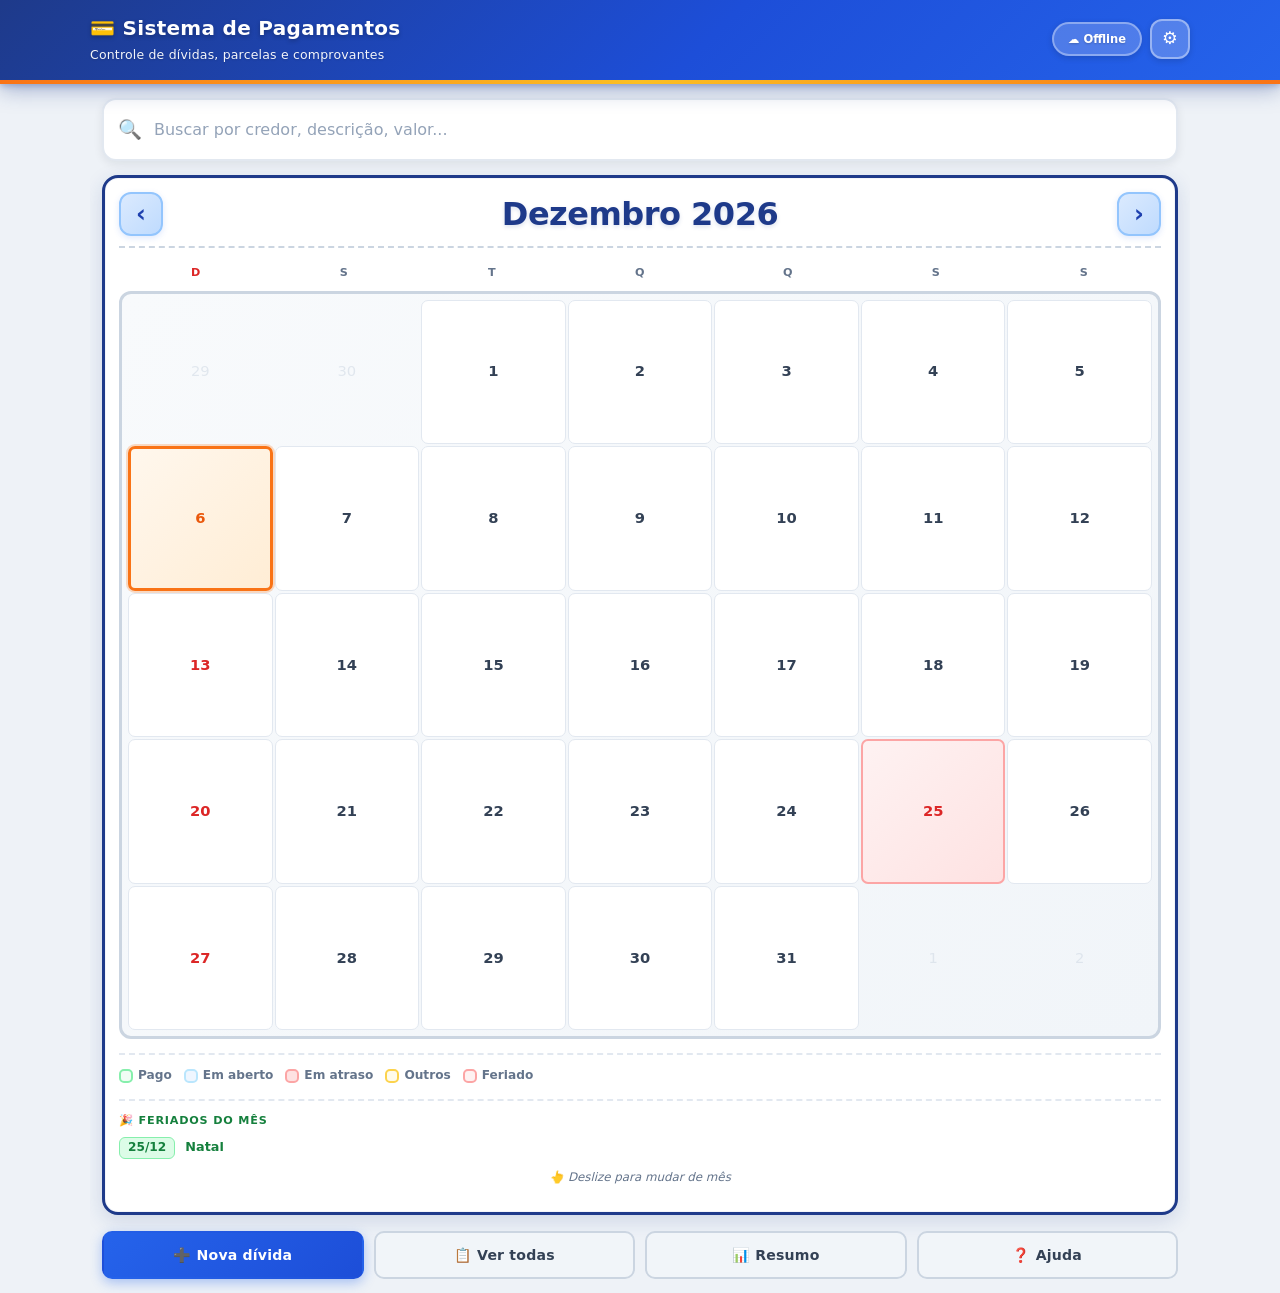
==== commit 999a6e24: "Add files via upload" ====
--- a/index.html
+++ b/index.html
@@ -112,6 +112,15 @@
   .check-ocultar-hoje label:hover{border-color:var(--azul);color:var(--azul-esc)}
   .check-ocultar-hoje input{width:18px;height:18px;accent-color:var(--azul);
     cursor:pointer;margin:0;flex-shrink:0}
+
+  /* ==== mini-tags (indicadores link/Pix-Boleto/comprovante) — base global ==== */
+  .mini-tags{display:flex;gap:5px;flex-wrap:wrap;margin-top:3px;align-items:center}
+  .mini-tags .tag-ico{font-size:.72rem;line-height:1;padding:1px 6px;border-radius:6px;
+    font-weight:800;display:inline-flex;align-items:center;gap:3px;
+    border:1px solid transparent}
+  .mini-tags .tag-ico.link{background:#bbf7d0;color:#14532d;border-color:#4ade80}
+  .mini-tags .tag-ico.pix{background:#ede9fe;color:#5b21b6;border-color:#c4b5fd}
+  .mini-tags .tag-ico.comp{background:var(--verde-bg);color:#15803d;border-color:#86efac}
 
   .painel{display:grid;gap:10px;grid-template-columns:repeat(auto-fit,minmax(140px,1fr));margin-bottom:16px}
   .indicador{
@@ -240,6 +249,8 @@
     white-space:nowrap;overflow:hidden;text-overflow:ellipsis}
   .resultado-busca .info small{display:block;color:var(--suave);font-size:.74rem;font-weight:500;
     white-space:nowrap;overflow:hidden;text-overflow:ellipsis}
+  .resultado-busca .info .mini-tags{margin-top:4px}
+  .resultado-busca .info .mini-tags .tag-ico{font-size:.65rem;padding:1px 6px}
   .resultado-busca .meta{display:flex;flex-direction:column;align-items:flex-end;gap:2px;flex-shrink:0}
   .resultado-busca .data{font-size:.74rem;color:var(--suave);font-weight:700}
   .resultado-busca .valor{font-size:1rem;font-weight:900;color:var(--azul);letter-spacing:-.3px}
@@ -422,8 +433,8 @@
   .item-resumo .texto-credencial .mini-tags{display:flex;gap:5px;flex-wrap:wrap;margin-top:3px;align-items:center}
   .item-resumo .texto-credencial .mini-tags .tag-ico{font-size:.82rem;line-height:1;
     padding:1px 5px;border-radius:6px;font-weight:700;display:inline-flex;align-items:center;gap:3px}
-  .item-resumo .texto-credencial .mini-tags .tag-ico.link{background:var(--info-bg);
-    color:#0369a1;border:1px solid #bae6fd}
+  .item-resumo .texto-credencial .mini-tags .tag-ico.link{background:#bbf7d0;
+    color:#14532d;border:1px solid #4ade80}
   .item-resumo .texto-credencial .mini-tags .tag-ico.pix{background:#ede9fe;
     color:#5b21b6;border:1px solid #c4b5fd}
   .item-resumo .texto-credencial .mini-tags .tag-ico.comp{background:var(--verde-bg);
@@ -663,7 +674,9 @@
   tr.st-em_atraso{background:var(--vermelho-claro)}
   tr.st-outros{background:var(--amarelo-claro)}
   td input,td select{padding:6px 8px;font-size:.78rem;border-radius:6px}
-  .col-num{font-weight:900;color:var(--suave);text-align:center;width:44px}
+  .col-num{font-weight:900;color:var(--suave);text-align:center;width:58px;vertical-align:middle}
+  .col-num .mini-tags{justify-content:center;margin-top:4px;gap:3px}
+  .col-num .mini-tags .tag-ico{font-size:.58rem;padding:1px 4px;gap:2px}
   .rodape-divida{padding:12px 14px;display:flex;justify-content:flex-end;gap:8px;flex-wrap:wrap;
     background:#f8fafc;border-top:2px solid var(--linha)}
   .btn-acao-divida{font-size:.78rem;padding:8px 14px;border-radius:8px;font-weight:800;
@@ -746,6 +759,411 @@
   .opcao-escopo.perigo:hover{background:#fef2f2;border-color:#fca5a5;
     box-shadow:0 6px 16px rgba(220,38,38,.15)}
 
+  /* =========================================================
+     NAVEGAÇÃO POR DIA (botões + swipe)
+     ========================================================= */
+  .nav-dia{
+    display:flex;
+    align-items:center;
+    gap:10px;
+    margin-bottom:16px;
+  }
+  .nav-dia h2.titulo-tela{
+    margin:0;
+    flex:1;
+    min-width:0;
+    text-align:center;
+    justify-content:center;
+    font-size:1.15rem;
+    padding-left:0;
+    flex-wrap:wrap;
+  }
+  .nav-dia h2.titulo-tela::before{ display:none; }
+
+  .nav-dia-btn{
+    flex:0 0 auto;
+    width:46px;
+    height:46px;
+    border-radius:12px;
+    background:linear-gradient(135deg,#dbeafe,#bfdbfe);
+    border:2px solid #93c5fd;
+    display:flex;
+    align-items:center;
+    justify-content:center;
+    font-size:1.6rem;
+    font-weight:900;
+    color:#1e40af;
+    transition:.15s;
+    box-shadow:0 2px 6px rgba(37,99,235,.15);
+    line-height:1;
+    padding-bottom:3px;
+  }
+  .nav-dia-btn:hover{
+    background:linear-gradient(135deg,#bfdbfe,#93c5fd);
+    border-color:#60a5fa;
+    transform:translateY(-2px);
+  }
+  .nav-dia-btn:active{ transform:scale(.95); }
+
+  @keyframes diaSlideInRight{
+    from{opacity:0; transform:translateX(40px)}
+    to{opacity:1; transform:translateX(0)}
+  }
+  @keyframes diaSlideInLeft{
+    from{opacity:0; transform:translateX(-40px)}
+    to{opacity:1; transform:translateX(0)}
+  }
+  #listaDia.lista-dia-anim-next{ animation:diaSlideInRight .25s ease-out; }
+  #listaDia.lista-dia-anim-prev{ animation:diaSlideInLeft .25s ease-out; }
+
+  /* =========================================================
+     AJUDA — documentação integrada
+     ========================================================= */
+  .ajuda-cartao{
+    background:#fff;
+    border:2px solid var(--linha);
+    border-radius:var(--raio);
+    padding:16px;
+    margin-bottom:14px;
+    box-shadow:0 2px 8px rgba(15,23,42,.06);
+  }
+  .ajuda-intro{
+    background:linear-gradient(135deg,#eff6ff,#dbeafe);
+    border:2px solid #bfdbfe;
+    border-left:6px solid var(--azul);
+    border-radius:var(--raio);
+    padding:14px 16px;
+    margin-bottom:16px;
+    font-size:.88rem;
+    line-height:1.65;
+    color:#1e3a8a;
+    font-weight:500;
+  }
+  .ajuda-intro b{color:var(--azul-profundo);font-weight:900}
+  .ajuda-indice{
+    background:#fff;
+    border:2px solid var(--linha);
+    border-radius:var(--raio);
+    padding:14px 16px;
+    margin-bottom:16px;
+    box-shadow:0 2px 8px rgba(15,23,42,.06);
+  }
+  .ajuda-indice h3{
+    margin:0 0 12px;
+    font-size:.95rem;
+    font-weight:900;
+    color:#1e293b;
+    display:flex;
+    align-items:center;
+    gap:10px;
+  }
+  .ajuda-indice h3::before{
+    content:'';width:8px;height:8px;border-radius:50%;
+    background:var(--azul);box-shadow:0 0 0 4px var(--azul-claro);
+  }
+  .ajuda-indice ul{
+    list-style:none;
+    padding:0;
+    margin:0;
+    display:grid;
+    gap:6px;
+    grid-template-columns:repeat(auto-fit,minmax(220px,1fr));
+  }
+  .ajuda-indice a{
+    display:flex;
+    align-items:center;
+    gap:8px;
+    padding:8px 12px;
+    border-radius:8px;
+    background:#f8fafc;
+    color:var(--texto);
+    text-decoration:none;
+    font-weight:600;
+    font-size:.84rem;
+    transition:.15s;
+    border:1.5px solid #e2e8f0;
+  }
+  .ajuda-indice a:hover{
+    background:linear-gradient(135deg,#eff6ff,#dbeafe);
+    border-color:#93c5fd;
+    color:var(--azul-esc);
+    transform:translateX(3px);
+  }
+  .ajuda-indice a .num{
+    background:var(--azul);
+    color:#fff;
+    font-size:.7rem;
+    font-weight:900;
+    min-width:22px;
+    height:22px;
+    border-radius:50%;
+    display:flex;
+    align-items:center;
+    justify-content:center;
+    flex-shrink:0;
+  }
+  details.ajuda-secao{
+    background:#fff;
+    border:2px solid var(--linha);
+    border-radius:var(--raio);
+    margin-bottom:12px;
+    overflow:hidden;
+    box-shadow:0 2px 6px rgba(15,23,42,.06);
+    scroll-margin-top:90px;
+  }
+  details.ajuda-secao[open]{
+    border-color:#93c5fd;
+    box-shadow:0 4px 16px rgba(37,99,235,.12);
+  }
+  details.ajuda-secao>summary{
+    list-style:none;
+    cursor:pointer;
+    padding:14px 16px;
+    display:flex;
+    align-items:center;
+    gap:12px;
+    background:#f8fafc;
+    transition:.15s;
+    font-weight:900;
+    font-size:.95rem;
+    color:#0f172a;
+  }
+  details.ajuda-secao>summary:hover{background:#f1f5f9}
+  details.ajuda-secao[open]>summary{
+    background:linear-gradient(135deg,#eff6ff,#dbeafe);
+    border-bottom:2px dashed var(--linha);
+    color:var(--azul-profundo);
+  }
+  details.ajuda-secao>summary::-webkit-details-marker{display:none}
+  details.ajuda-secao>summary::after{
+    content:'▾';
+    font-size:1rem;
+    font-weight:900;
+    color:var(--suave);
+    transition:.2s;
+    margin-left:auto;
+  }
+  details.ajuda-secao[open]>summary::after{
+    content:'▴';
+    color:var(--azul);
+  }
+  details.ajuda-secao>summary .emoji-secao{
+    font-size:1.3rem;
+    line-height:1;
+    flex-shrink:0;
+    width:36px;
+    height:36px;
+    border-radius:10px;
+    background:#fff;
+    display:flex;
+    align-items:center;
+    justify-content:center;
+    box-shadow:0 1px 3px rgba(15,23,42,.1);
+  }
+  .ajuda-conteudo{
+    padding:16px;
+    font-size:.86rem;
+    line-height:1.7;
+    color:#334155;
+  }
+  .ajuda-conteudo p{margin:0 0 12px}
+  .ajuda-conteudo p:last-child{margin-bottom:0}
+  .ajuda-conteudo b{color:#0f172a;font-weight:900}
+  .ajuda-conteudo code{
+    background:#f1f5f9;
+    border:1px solid #e2e8f0;
+    border-radius:5px;
+    padding:2px 7px;
+    font-family:ui-monospace,monospace;
+    font-size:.78rem;
+    color:#0369a1;
+    font-weight:700;
+    word-break:break-word;
+  }
+  .ajuda-conteudo ol,.ajuda-conteudo ul{margin:10px 0;padding-left:22px}
+  .ajuda-conteudo li{margin:6px 0}
+  .ajuda-conteudo h4{
+    margin:18px 0 8px;
+    font-size:.86rem;
+    font-weight:900;
+    color:var(--azul-profundo);
+    text-transform:uppercase;
+    letter-spacing:.6px;
+    display:flex;
+    align-items:center;
+    gap:8px;
+  }
+  .ajuda-conteudo h4:first-child{margin-top:0}
+  .ajuda-passo{
+    background:linear-gradient(135deg,#f8fafc,#f1f5f9);
+    border:2px solid var(--linha);
+    border-left:5px solid var(--azul);
+    border-radius:10px;
+    padding:12px 14px;
+    margin:10px 0;
+    display:flex;
+    gap:12px;
+    align-items:flex-start;
+  }
+  .ajuda-passo .num-passo{
+    background:linear-gradient(135deg,var(--azul),var(--azul-esc));
+    color:#fff;
+    font-size:.8rem;
+    font-weight:900;
+    width:28px;
+    height:28px;
+    border-radius:50%;
+    display:flex;
+    align-items:center;
+    justify-content:center;
+    flex-shrink:0;
+    box-shadow:0 2px 6px rgba(37,99,235,.35);
+  }
+  .ajuda-passo .texto-passo{flex:1;min-width:0}
+  .ajuda-passo .texto-passo b{display:block;font-size:.88rem;font-weight:900;color:var(--texto);margin-bottom:3px}
+  .ajuda-passo .texto-passo small{display:block;color:var(--suave);font-size:.78rem;font-weight:500;line-height:1.5}
+  .ajuda-dica{
+    background:linear-gradient(135deg,#f0fdf4,#dcfce7);
+    border:2px solid #86efac;
+    border-left:5px solid var(--verde);
+    border-radius:10px;
+    padding:11px 14px;
+    margin:12px 0;
+    font-size:.82rem;
+    color:#14532d;
+    font-weight:600;
+    line-height:1.6;
+    display:flex;
+    gap:10px;
+    align-items:flex-start;
+  }
+  .ajuda-dica::before{
+    content:'💡';
+    font-size:1.1rem;
+    line-height:1;
+    flex-shrink:0;
+  }
+  .ajuda-dica b{color:#15803d;font-weight:900}
+  .ajuda-aviso{
+    background:linear-gradient(135deg,#fffbeb,#fef3c7);
+    border:2px solid #fcd34d;
+    border-left:5px solid var(--amarelo);
+    border-radius:10px;
+    padding:11px 14px;
+    margin:12px 0;
+    font-size:.82rem;
+    color:#78350f;
+    font-weight:600;
+    line-height:1.6;
+    display:flex;
+    gap:10px;
+    align-items:flex-start;
+  }
+  .ajuda-aviso::before{
+    content:'⚠️';
+    font-size:1.1rem;
+    line-height:1;
+    flex-shrink:0;
+  }
+  .ajuda-aviso b{color:#92400e;font-weight:900}
+  .ajuda-perigo{
+    background:linear-gradient(135deg,#fef2f2,#fee2e2);
+    border:2px solid #fca5a5;
+    border-left:5px solid var(--vermelho);
+    border-radius:10px;
+    padding:11px 14px;
+    margin:12px 0;
+    font-size:.82rem;
+    color:#7f1d1d;
+    font-weight:600;
+    line-height:1.6;
+    display:flex;
+    gap:10px;
+    align-items:flex-start;
+  }
+  .ajuda-perigo::before{
+    content:'🛑';
+    font-size:1.1rem;
+    line-height:1;
+    flex-shrink:0;
+  }
+  .ajuda-perigo b{color:#b91c1c;font-weight:900}
+  .ajuda-info{
+    background:linear-gradient(135deg,#f0f9ff,#e0f2fe);
+    border:2px solid #bae6fd;
+    border-left:5px solid var(--info);
+    border-radius:10px;
+    padding:11px 14px;
+    margin:12px 0;
+    font-size:.82rem;
+    color:#075985;
+    font-weight:600;
+    line-height:1.6;
+    display:flex;
+    gap:10px;
+    align-items:flex-start;
+  }
+  .ajuda-info::before{
+    content:'ℹ️';
+    font-size:1.1rem;
+    line-height:1;
+    flex-shrink:0;
+  }
+  .ajuda-info b{color:#0c4a6e;font-weight:900}
+  .ajuda-legenda-cores{
+    display:flex;
+    flex-wrap:wrap;
+    gap:10px;
+    margin:12px 0;
+  }
+  .ajuda-cor{
+    display:flex;
+    align-items:center;
+    gap:8px;
+    font-size:.78rem;
+    font-weight:700;
+    background:#f8fafc;
+    border:1.5px solid var(--linha);
+    border-radius:8px;
+    padding:6px 12px;
+  }
+  .ajuda-cor i{
+    width:14px;
+    height:14px;
+    border-radius:4px;
+    display:inline-block;
+    border:2px solid transparent;
+  }
+  .ajuda-tabela{
+    width:100%;
+    border-collapse:collapse;
+    font-size:.8rem;
+    margin:12px 0;
+    border:2px solid var(--linha);
+    border-radius:8px;
+    overflow:hidden;
+  }
+  .ajuda-tabela th{
+    background:#f1f5f9;
+    text-align:left;
+    padding:9px 12px;
+    font-size:.7rem;
+    text-transform:uppercase;
+    letter-spacing:.5px;
+    font-weight:900;
+    color:var(--suave);
+    border-bottom:2px solid var(--linha);
+  }
+  .ajuda-tabela td{
+    padding:9px 12px;
+    border-bottom:1px solid #f1f5f9;
+    vertical-align:top;
+    color:#334155;
+  }
+  .ajuda-tabela tr:last-child td{border-bottom:none}
+  .ajuda-tabela td b{color:var(--texto);font-weight:900}
+  .ajuda-tabela code{font-size:.72rem}
+
   @media (max-width:520px){
     header.topo h1{font-size:1.05rem}
     .calendario-cabecalho h3{font-size:1.6rem}
@@ -761,6 +1179,15 @@
     .item-resumo .texto-credencial b{font-size:.88rem}
     .item-resumo .valor-parcela{font-size:1rem}
     .acoes-iniciais .btn{min-width:130px;font-size:.8rem;padding:11px 14px}
+    .nav-dia{ gap:8px; }
+    .nav-dia h2.titulo-tela{ font-size:1rem; }
+    .nav-dia-btn{ width:42px; height:42px; font-size:1.4rem; }
+    .ajuda-indice ul{grid-template-columns:1fr}
+    .ajuda-conteudo{padding:14px;font-size:.82rem}
+    details.ajuda-secao>summary{font-size:.88rem;padding:12px 14px}
+    details.ajuda-secao>summary .emoji-secao{width:32px;height:32px;font-size:1.1rem}
+    .ajuda-tabela{font-size:.74rem}
+    .ajuda-tabela th,.ajuda-tabela td{padding:7px 9px}
   }
   @media (max-width:380px){
     .area{padding:10px}
@@ -773,6 +1200,8 @@
     .dia .qtd{font-size:.46rem;min-width:11px;height:11px}
     header.topo h1{font-size:.95rem}
     h2.titulo-tela{font-size:1.15rem}
+    .nav-dia h2.titulo-tela{ font-size:.92rem; }
+    .nav-dia-btn{ width:38px; height:38px; font-size:1.25rem; border-radius:10px; }
   }
 </style>
 </head>
@@ -834,12 +1263,19 @@
       <button class="btn btn-primario" id="btnNovaDivida">➕ Nova dívida</button>
       <button class="btn btn-neutro" id="btnVerTodas">📋 Ver todas</button>
       <button class="btn btn-neutro" id="btnAbrirResumo">📊 Resumo</button>
+      <button class="btn btn-neutro" id="btnAbrirAjuda">❓ Ajuda</button>
     </div>
   </section>
 
   <section class="tela escondido" id="tela-dia">
     <button class="btn-voltar" id="voltarCalendario">Voltar</button>
-    <h2 class="titulo-tela" id="tituloDia"></h2>
+    <div class="nav-dia">
+      <button type="button" class="nav-dia-btn" id="diaAnterior"
+              title="Dia anterior" aria-label="Dia anterior">‹</button>
+      <h2 class="titulo-tela" id="tituloDia"></h2>
+      <button type="button" class="nav-dia-btn" id="diaProximo"
+              title="Próximo dia" aria-label="Próximo dia">›</button>
+    </div>
     <div id="listaDia"></div>
   </section>
 
@@ -962,6 +1398,823 @@
     </div>
   </section>
 
+  <!-- =========================================================
+       TELA DE AJUDA
+       ========================================================= -->
+  <section class="tela escondido" id="tela-ajuda">
+    <button class="btn-voltar" id="voltarCalendario5">Voltar</button>
+    <h2 class="titulo-tela">❓ Ajuda e Documentação</h2>
+
+    <div class="ajuda-intro">
+      <b>Bem-vindo ao Sistema de Pagamentos!</b><br>
+      Este app foi feito para você <b>controlar dívidas parceladas</b> — empréstimos, IPTU, mensalidades,
+      aluguéis, faturas, boletos. Você cadastra credores e parcelas, visualiza tudo num <b>calendário</b>,
+      marca pagamentos, anexa <b>comprovantes</b>, cola <b>links/Pix/boletos</b> e pode
+      <b>sincronizar com o GitHub</b> para não perder nada. Use o índice abaixo ou role a página.
+    </div>
+
+    <div class="ajuda-indice">
+      <h3>📑 Índice</h3>
+      <ul>
+        <li><a href="#ajuda-1"><span class="num">1</span> Visão geral do app</a></li>
+        <li><a href="#ajuda-2"><span class="num">2</span> Cadastrar a 1ª dívida</a></li>
+        <li><a href="#ajuda-3"><span class="num">3</span> Tipos de parcelamento</a></li>
+        <li><a href="#ajuda-4"><span class="num">4</span> Dívida contínua (∞)</a></li>
+        <li><a href="#ajuda-5"><span class="num">5</span> Periodicidade</a></li>
+        <li><a href="#ajuda-6"><span class="num">6</span> Calendário</a></li>
+        <li><a href="#ajuda-7"><span class="num">7</span> Navegar entre dias</a></li>
+        <li><a href="#ajuda-8"><span class="num">8</span> Editar parcela</a></li>
+        <li><a href="#ajuda-9"><span class="num">9</span> Escopo de alterações</a></li>
+        <li><a href="#ajuda-10"><span class="num">10</span> Status de pagamento</a></li>
+        <li><a href="#ajuda-11"><span class="num">11</span> Link / Pix / Boleto</a></li>
+        <li><a href="#ajuda-12"><span class="num">12</span> Comprovantes</a></li>
+        <li><a href="#ajuda-13"><span class="num">13</span> Busca</a></li>
+        <li><a href="#ajuda-14"><span class="num">14</span> Resumo e filtros</a></li>
+        <li><a href="#ajuda-15"><span class="num">15</span> Editar em lote</a></li>
+        <li><a href="#ajuda-16"><span class="num">16</span> Feriados e atrasos</a></li>
+        <li><a href="#ajuda-17"><span class="num">17</span> Backup local</a></li>
+        <li><a href="#ajuda-18"><span class="num">18</span> Sincronizar GitHub</a></li>
+        <li><a href="#ajuda-19"><span class="num">19</span> Instalar como app</a></li>
+        <li><a href="#ajuda-20"><span class="num">20</span> Perguntas frequentes</a></li>
+      </ul>
+    </div>
+
+    <!-- ============ 1. VISÃO GERAL ============ -->
+    <details class="ajuda-secao" id="ajuda-1">
+      <summary><span class="emoji-secao">🧭</span> 1. Visão geral do app</summary>
+      <div class="ajuda-conteudo">
+        <p>O <b>Sistema de Pagamentos</b> organiza suas dívidas parceladas em um único lugar. A ideia é simples:</p>
+        <ul>
+          <li>Você cria uma <b>dívida</b> (ex: "Empréstimo Banco XYZ") com várias <b>parcelas</b>.</li>
+          <li>Cada parcela tem <b>valor</b>, <b>vencimento</b> e <b>status</b> (em aberto, pago, em atraso, outros).</li>
+          <li>O app mostra tudo em um <b>calendário</b> — cores indicam o que está pago, aberto ou atrasado.</li>
+          <li>Você pode anexar <b>comprovantes</b>, guardar <b>links de boleto</b> ou <b>códigos Pix</b>.</li>
+          <li>Opcionalmente, tudo pode ser <b>sincronizado com o GitHub</b> para backup na nuvem.</li>
+        </ul>
+
+        <h4>O que este app NÃO é</h4>
+        <p>Este app <b>não é um banco</b>, não faz pagamentos, não abre contas e não se conecta a instituições financeiras. Ele é um <b>organizador pessoal</b> — você registra manualmente o que paga e o que deve. Pense nele como uma "agenda de dívidas inteligente".</p>
+
+        <div class="ajuda-info">
+          <b>Tudo fica no seu dispositivo.</b> Os dados são salvos no <code>localStorage</code> do navegador.
+          Se quiser backup na nuvem, configure a sincronização com GitHub (seção 18).
+        </div>
+      </div>
+    </details>
+
+    <!-- ============ 2. CADASTRAR 1ª DÍVIDA ============ -->
+    <details class="ajuda-secao" id="ajuda-2">
+      <summary><span class="emoji-secao">➕</span> 2. Cadastrar a primeira dívida</summary>
+      <div class="ajuda-conteudo">
+        <p>Na tela inicial, toque em <b>➕ Nova dívida</b>. Você verá um formulário dividido em 3 blocos:</p>
+
+        <h4>Bloco 1 — Dados principais</h4>
+        <div class="ajuda-passo">
+          <span class="num-passo">1</span>
+          <div class="texto-passo">
+            <b>Identificação do credor</b>
+            <small>Quem você deve. Ex: "Banco XYZ", "Prefeitura", "João". O campo tem autocompletar — se já usou o nome antes, ele sugere.</small>
+          </div>
+        </div>
+        <div class="ajuda-passo">
+          <span class="num-passo">2</span>
+          <div class="texto-passo">
+            <b>Descrição da dívida</b>
+            <small>O que é. Ex: "Empréstimo pessoal", "IPTU 2025", "Fatura cartão".</small>
+          </div>
+        </div>
+        <div class="ajuda-passo">
+          <span class="num-passo">3</span>
+          <div class="texto-passo">
+            <b>Valor total (opcional)</b>
+            <small>Só para referência. Ex: R$ 5.000,00. Não afeta cálculos.</small>
+          </div>
+        </div>
+
+        <h4>Bloco 2 — Condições do parcelamento</h4>
+        <div class="ajuda-passo">
+          <span class="num-passo">4</span>
+          <div class="texto-passo">
+            <b>Valor da parcela</b>
+            <small>Quanto você paga em cada vencimento. Ex: 450,00.</small>
+          </div>
+        </div>
+        <div class="ajuda-passo">
+          <span class="num-passo">5</span>
+          <div class="texto-passo">
+            <b>1º vencimento</b>
+            <small>Data da primeira parcela. Já vem com a data de hoje.</small>
+          </div>
+        </div>
+        <div class="ajuda-passo">
+          <span class="num-passo">6</span>
+          <div class="texto-passo">
+            <b>Modo de cálculo</b>
+            <small><b>Quantidade</b> (ex: 12 parcelas) ou <b>Data última</b> (ex: até dez/2026). O app calcula automaticamente.</small>
+          </div>
+        </div>
+
+        <h4>Bloco 3 — Periodicidade</h4>
+        <div class="ajuda-passo">
+          <span class="num-passo">7</span>
+          <div class="texto-passo">
+            <b>Mensal / Semanal / Quinzenal / Anual</b>
+            <small>Escolha o intervalo. Se quiser um dia específico (ex: todo dia 5), selecione no campo abaixo. Veja a seção 5.</small>
+          </div>
+        </div>
+
+        <h4>Conferir e salvar</h4>
+        <p>O app mostra uma <b>prévia</b> ("X parcelas mensais de R$ Y — 1º: ... — Último: ..."). Confira e toque em <b>💾 Salvar</b>.</p>
+
+        <div class="ajuda-dica">
+          O credor digitado entra no <b>autocompletar</b> da próxima vez. Use sempre o mesmo nome para agrupar dívidas do mesmo credor.
+        </div>
+        <div class="ajuda-aviso">
+          <b>Máximo de 360 parcelas</b> por dívida (30 anos). Para prazos maiores ou recorrentes, use a <b>Dívida contínua</b> (seção 4).
+        </div>
+      </div>
+    </details>
+
+    <!-- ============ 3. TIPOS DE PARCELAMENTO ============ -->
+    <details class="ajuda-secao" id="ajuda-3">
+      <summary><span class="emoji-secao">🔢</span> 3. Tipos de parcelamento</summary>
+      <div class="ajuda-conteudo">
+        <p>Ao criar uma dívida você tem dois modos para definir o número de parcelas:</p>
+        <table class="ajuda-tabela">
+          <thead>
+            <tr><th>Modo</th><th>Quando usar</th><th>Exemplo</th></tr>
+          </thead>
+          <tbody>
+            <tr>
+              <td><b>Quantidade de parcelas</b></td>
+              <td>Você já sabe "vou pagar em 12x"</td>
+              <td>12 parcelas de R$ 450 → <code>12</code> no campo Quantidade</td>
+            </tr>
+            <tr>
+              <td><b>Data da última parcela</b></td>
+              <td>Você sabe até quando paga (ex: quitar até dez/2026)</td>
+              <td>1º venc: 05/02/2026 · última: 05/12/2026 → <code>11</code> parcelas</td>
+            </tr>
+          </tbody>
+        </table>
+        <p>A <b>prévia</b> na parte inferior do formulário sempre mostra quantas parcelas serão geradas e o valor total.</p>
+        <div class="ajuda-info">
+          Se você mudar o <b>modo</b> ou qualquer <b>data</b>, a prévia recalcula na hora. Sempre confira antes de salvar.
+        </div>
+      </div>
+    </details>
+
+    <!-- ============ 4. DÍVIDA CONTÍNUA ============ -->
+    <details class="ajuda-secao" id="ajuda-4">
+      <summary><span class="emoji-secao">♾️</span> 4. Dívida contínua (∞)</summary>
+      <div class="ajuda-conteudo">
+        <p>Use a <b>Dívida contínua</b> para contas recorrentes que nunca "terminam": aluguel, mensalidade, assinatura, pensão.</p>
+        <p>Ao marcar a caixa <b>♾️ Dívida contínua</b>:</p>
+        <ul>
+          <li>O app gera automaticamente <b>24 parcelas iniciais</b>.</li>
+          <li>Sempre que você abre o app, ele verifica: se houver menos de <b>12 parcelas futuras</b>, gera mais automaticamente.</li>
+          <li>O campo "modo de cálculo" é escondido (não se aplica).</li>
+          <li>O selo <code>♾️ contínua</code> aparece na listagem e no calendário.</li>
+        </ul>
+
+        <h4>Diferenças em relação a uma dívida normal</h4>
+        <table class="ajuda-tabela">
+          <thead>
+            <tr><th>Aspecto</th><th>Dívida normal</th><th>Dívida contínua</th></tr>
+          </thead>
+          <tbody>
+            <tr><td>Nº de parcelas</td><td>Fixo</td><td>Cresce automaticamente</td></tr>
+            <tr><td>Última parcela</td><td>Definida</td><td>Sempre há futuras</td></tr>
+            <tr><td>Edição</td><td>Pode excluir todas</td><td>Nunca acaba sozinha</td></tr>
+            <tr><td>Resumo</td><td><code>8/12 pagas</code></td><td><code>8 pagas · ∞</code></td></tr>
+          </tbody>
+        </table>
+
+        <div class="ajuda-dica">
+          Para <b>encerrar</b> uma dívida contínua, entre em "📋 Ver todas", localize a dívida e toque em <b>🗑 Excluir dívida</b>. Isso remove todas as parcelas (pagas e futuras) — use com cuidado.
+        </div>
+      </div>
+    </details>
+
+    <!-- ============ 5. PERIODICIDADE ============ -->
+    <details class="ajuda-secao" id="ajuda-5">
+      <summary><span class="emoji-secao">🔁</span> 5. Periodicidade e dia específico</summary>
+      <div class="ajuda-conteudo">
+        <p>Define de quanto em quanto tempo as parcelas vencem:</p>
+        <table class="ajuda-tabela">
+          <thead>
+            <tr><th>Periodicidade</th><th>Intervalo</th><th>Dia específico</th></tr>
+          </thead>
+          <tbody>
+            <tr><td><b>Mensal</b></td><td>1 mês</td><td>Dia do mês (1–31)</td></tr>
+            <tr><td><b>Semanal</b></td><td>7 dias</td><td>Dia da semana</td></tr>
+            <tr><td><b>Quinzenal</b></td><td>14 dias</td><td>Dia da semana</td></tr>
+            <tr><td><b>Anual</b></td><td>1 ano</td><td>Mesmo dia do ano</td></tr>
+          </tbody>
+        </table>
+
+        <h4>Dia específico</h4>
+        <ul>
+          <li><b>Mensal:</b> escolha "Dia 5" → todas as parcelas caem no dia 5. Se o dia não existir no mês (ex: 31 em fevereiro), o app usa o último dia.</li>
+          <li><b>Semanal/Quinzenal:</b> escolha "Segunda" → todas as parcelas caem às segundas.</li>
+          <li><b>Deixe em branco:</b> o app usa o mesmo dia do 1º vencimento.</li>
+        </ul>
+
+        <div class="ajuda-dica">
+          Se o 1º vencimento é <b>15/03</b> e você escolhe "Dia 5", o app ajusta a base para <b>05/04</b> — sempre a próxima data válida, nunca anterior ao 1º vencimento.
+        </div>
+      </div>
+    </details>
+
+    <!-- ============ 6. CALENDÁRIO ============ -->
+    <details class="ajuda-secao" id="ajuda-6">
+      <summary><span class="emoji-secao">📅</span> 6. Calendário</summary>
+      <div class="ajuda-conteudo">
+        <p>É a tela inicial. Cada quadradinho é um dia do mês, colorido conforme o status das parcelas:</p>
+        <div class="ajuda-legenda-cores">
+          <span class="ajuda-cor"><i style="background:#f0f9ff;border-color:#bae6fd"></i> Em aberto (azul)</span>
+          <span class="ajuda-cor"><i style="background:#f0fdf4;border-color:#86efac"></i> Pago (verde)</span>
+          <span class="ajuda-cor"><i style="background:#fef2f2;border-color:#fca5a5"></i> Em atraso (vermelho)</span>
+          <span class="ajuda-cor"><i style="background:#fffbeb;border-color:#fcd34d"></i> Outros (amarelo)</span>
+          <span class="ajuda-cor"><i style="background:#fff7ed;border:2px solid #f97316"></i> Hoje (laranja)</span>
+        </div>
+        <p>O número no canto superior direito do dia mostra <b>quantas parcelas vencem ali</b>.</p>
+
+        <h4>Navegar entre meses</h4>
+        <ul>
+          <li>Toque em <b>‹</b> ou <b>›</b> no topo do calendário.</li>
+          <li>No celular, <b>deslize o dedo para os lados</b>.</li>
+        </ul>
+
+        <h4>Ver as parcelas do dia</h4>
+        <p>Toque em qualquer dia (que não seja "fora do mês") para abrir a tela do dia com a lista de vencimentos.</p>
+
+        <h4>Rodapé do calendário</h4>
+        <ul>
+          <li><b>Legenda de cores</b> — sempre visível.</li>
+          <li><b>Feriados do mês</b> — lista os feriados nacionais que caem no mês exibido.</li>
+          <li><b>Dica "Deslize para mudar de mês"</b> — lembrete para gestos.</li>
+        </ul>
+
+        <div class="ajuda-dica">
+          Domingos aparecem com o <b>número em vermelho</b>, e feriados têm a <b>borda vermelha</b>.
+        </div>
+      </div>
+    </details>
+
+    <!-- ============ 7. NAVEGAR ENTRE DIAS ============ -->
+    <details class="ajuda-secao" id="ajuda-7">
+      <summary><span class="emoji-secao">↔️</span> 7. Navegar entre dias (novo)</summary>
+      <div class="ajuda-conteudo">
+        <p>Dentro da tela de vencimentos de um dia, você pode <b>avançar ou voltar um dia</b> sem retornar ao calendário:</p>
+
+        <h4>Por botões</h4>
+        <ul>
+          <li>Botão <b>‹</b> à esquerda do título → <b>dia anterior</b>.</li>
+          <li>Botão <b>›</b> à direita do título → <b>próximo dia</b>.</li>
+        </ul>
+
+        <h4>Por gesto (celular)</h4>
+        <ul>
+          <li><b>Deslizar para a esquerda</b> → próximo dia.</li>
+          <li><b>Deslizar para a direita</b> → dia anterior.</li>
+        </ul>
+
+        <h4>Comportamento importante</h4>
+        <ul>
+          <li>Se você tiver <b>edições não salvas</b> (rascunhos), o app pergunta se deseja descartar antes de trocar de dia.</li>
+          <li>O <b>mês de referência</b> do calendário é atualizado junto — ao voltar, você cai no mês correto.</li>
+          <li>Gestos iniciados <b>em campos de formulário, botões ou links</b> são ignorados (não interferem na digitação).</li>
+          <li>O gesto precisa ser <b>claramente horizontal</b> (mais largo do que alto) para não conflitar com a rolagem da página.</li>
+        </ul>
+
+        <div class="ajuda-dica">
+          Combinação prática: navegue pelos dias com um <b>toque nos botões</b> quando estiver revisando rapidamente, e use o <b>swipe</b> quando estiver no celular com a mão ocupada.
+        </div>
+      </div>
+    </details>
+
+    <!-- ============ 8. EDITAR PARCELA ============ -->
+    <details class="ajuda-secao" id="ajuda-8">
+      <summary><span class="emoji-secao">✏️</span> 8. Editar uma parcela</summary>
+      <div class="ajuda-conteudo">
+        <p>Na tela do dia, cada parcela aparece como um cartão. Toque no cartão para <b>expandir</b> os detalhes. Você poderá alterar:</p>
+        <table class="ajuda-tabela">
+          <thead>
+            <tr><th>Campo</th><th>O que faz</th></tr>
+          </thead>
+          <tbody>
+            <tr><td><b>Credor</b></td><td>Nome do credor. Se alterar apenas nesta parcela, aplica-se um "override" local.</td></tr>
+            <tr><td><b>Descrição</b></td><td>Texto descritivo.</td></tr>
+            <tr><td><b>Valor (R$)</b></td><td>Valor da parcela.</td></tr>
+            <tr><td><b>Vencimento</b></td><td>Data.</td></tr>
+            <tr><td><b>Status</b></td><td>Em aberto / Pago / Em atraso / Outros.</td></tr>
+            <tr><td><b>Link/Pix/Boleto</b></td><td>URL ou código copia-e-cola (veja seção 11).</td></tr>
+            <tr><td><b>Comprovante</b></td><td>Anexar/ver/trocar/remover (veja seção 12).</td></tr>
+          </tbody>
+        </table>
+
+        <p>Depois de alterar, toque em <b>💾 Salvar</b>. O app pergunta <b>até onde aplicar</b> (veja seção 9).</p>
+
+        <h4>Outros botões no cartão</h4>
+        <ul>
+          <li><b>🗑 Excluir</b> — remove a parcela (também pergunta o escopo).</li>
+          <li><b>✕ Cancelar</b> — descarta as alterações do rascunho.</li>
+          <li><b>📋</b> (verde) — copia o link/Pix/boleto.</li>
+          <li><b>🔗</b> (azul) — abre o link no navegador.</li>
+          <li><b>👁 Ver</b> — visualiza o comprovante anexado.</li>
+          <li><b>↻ Trocar</b> / <b>📎 Anexar</b> — adiciona/troca comprovante.</li>
+        </ul>
+
+        <div class="ajuda-dica">
+          O selo <b>✎</b> ao lado do credor indica que aquela parcela tem <b>override</b> (valor diferente do padrão da dívida).
+        </div>
+      </div>
+    </details>
+
+    <!-- ============ 9. ESCOPO ============ -->
+    <details class="ajuda-secao" id="ajuda-9">
+      <summary><span class="emoji-secao">🎯</span> 9. Escopo de alterações</summary>
+      <div class="ajuda-conteudo">
+        <p>Ao salvar ou excluir uma parcela, o app pergunta <b>até onde aplicar</b>. Isso evita ter que editar 12 parcelas uma a uma.</p>
+        <table class="ajuda-tabela">
+          <thead>
+            <tr><th>Opção</th><th>O que faz</th></tr>
+          </thead>
+          <tbody>
+            <tr><td><b>📌 Somente esta parcela</b></td><td>Altera apenas a parcela selecionada. As outras ficam intactas.</td></tr>
+            <tr><td><b>➡️ Esta e as futuras</b></td><td>Altera a selecionada e todas as posteriores (com número maior).</td></tr>
+            <tr><td><b>🔁 Todas as parcelas</b></td><td>Altera todas as parcelas da dívida (inclui as passadas).</td></tr>
+            <tr><td><b>✕ Voltar à edição</b></td><td>Fecha o modal sem aplicar nada.</td></tr>
+          </tbody>
+        </table>
+
+        <h4>Como o valor/vencimento se propaga</h4>
+        <ul>
+          <li><b>Valor:</b> o valor informado é aplicado igualmente a todas as afetadas.</li>
+          <li><b>Vencimento:</b> o app calcula a <b>diferença de dias</b> entre o vencimento antigo e o novo, e empurra as demais pela mesma diferença. Ex: você move de 05/03 para 10/03 (+5 dias) — todas as futuras ganham +5 dias.</li>
+          <li><b>Credor/Descrição:</b> em "todas", altera o cabeçalho da dívida; em "apenas/futuras", cria override local na parcela.</li>
+        </ul>
+
+        <div class="ajuda-aviso">
+          A opção <b>todas</b> sobrescreve até parcelas já pagas. Use com atenção — normalmente você quer <b>"esta e as futuras"</b>.
+        </div>
+      </div>
+    </details>
+
+    <!-- ============ 10. STATUS ============ -->
+    <details class="ajuda-secao" id="ajuda-10">
+      <summary><span class="emoji-secao">🏷️</span> 10. Status de pagamento</summary>
+      <div class="ajuda-conteudo">
+        <p>Cada parcela tem um dos 4 status:</p>
+        <table class="ajuda-tabela">
+          <thead>
+            <tr><th>Status</th><th>Cor</th><th>Quando usar</th></tr>
+          </thead>
+          <tbody>
+            <tr><td><b>Em aberto</b></td><td>Azul</td><td>Ainda não venceu ou está aguardando pagamento.</td></tr>
+            <tr><td><b>Pago</b></td><td>Verde</td><td>Você já pagou. Idealmente, anexe o comprovante.</td></tr>
+            <tr><td><b>Em atraso</b></td><td>Vermelho</td><td>Passou do vencimento e continua em aberto. <b>Automático</b>: o app marca sozinho ao abrir.</td></tr>
+            <tr><td><b>Outros</b></td><td>Amarelo</td><td>Casos especiais: negociado, renegociado, suspenso, etc.</td></tr>
+          </tbody>
+        </table>
+
+        <h4>Atualização automática de atrasos</h4>
+        <p>Sempre que o app abre (ou quando você volta para o calendário), ele verifica todas as parcelas em aberto com vencimento &lt; hoje e as marca como <b>em atraso</b>. Se você mudar manualmente para outro status, ele respeita.</p>
+
+        <div class="ajuda-dica">
+          Para marcar como pago rapidamente: toque na parcela → selecione <b>Pago</b> → <b>💾 Salvar</b> → escolha "somente esta parcela". Anexe o comprovante em seguida.
+        </div>
+      </div>
+    </details>
+
+    <!-- ============ 11. LINK / PIX / BOLETO ============ -->
+    <details class="ajuda-secao" id="ajuda-11">
+      <summary><span class="emoji-secao">🔗</span> 11. Link, Pix e Boleto</summary>
+      <div class="ajuda-conteudo">
+        <p>Cada parcela tem um campo <b>Link / Pix / Boleto</b>. Ele aceita dois tipos de conteúdo:</p>
+
+        <h4>URL (link web)</h4>
+        <p>Comece com <code>http://</code> ou <code>https://</code>. O app mostra a tag verde <b>🔗 link</b> e habilita o botão azul <b>🔗</b> para abrir no navegador.</p>
+
+        <h4>Código Pix / Boleto (copia-e-cola)</h4>
+        <p>Cole o código (geralmente uma sequência longa começando com números ou "00020126..."). O app mostra a tag roxa <b>📋 Pix/Boleto</b> e habilita o botão verde <b>📋</b> para copiar.</p>
+
+        <h4>Como usar</h4>
+        <ol>
+          <li>Expanda a parcela.</li>
+          <li>Cole o link ou código no campo.</li>
+          <li>Toque em <b>💾 Salvar</b> e escolha o escopo.</li>
+          <li>Depois, use <b>📋</b> ou <b>🔗</b> direto no cartão, sem precisar expandir.</li>
+        </ol>
+
+        <div class="ajuda-dica">
+          Se você colar um link sem <code>https://</code>, o app adiciona automaticamente ao abrir. Mas a detecção da tag verde só funciona se começar com <code>http</code>.
+        </div>
+      </div>
+    </details>
+
+    <!-- ============ 12. COMPROVANTES ============ -->
+    <details class="ajuda-secao" id="ajuda-12">
+      <summary><span class="emoji-secao">🧾</span> 12. Comprovantes</summary>
+      <div class="ajuda-conteudo">
+        <p>Cada parcela pode ter <b>um comprovante</b> anexado — foto ou PDF.</p>
+
+        <h4>Formatos e tamanho</h4>
+        <ul>
+          <li>Imagens: JPG, PNG, GIF, WebP, HEIC, BMP, SVG.</li>
+          <li>PDF.</li>
+          <li>Tamanho máximo: <b>2 MB</b>.</li>
+        </ul>
+
+        <h4>Anexar</h4>
+        <ol>
+          <li>Expanda a parcela.</li>
+          <li>Toque em <b>📎 Anexar</b>.</li>
+          <li>Escolha o arquivo no dispositivo.</li>
+          <li>Toque em <b>💾 Salvar</b> e confirme o escopo.</li>
+        </ol>
+
+        <h4>O que dá para fazer com o comprovante</h4>
+        <table class="ajuda-tabela">
+          <thead><tr><th>Botão</th><th>Ação</th></tr></thead>
+          <tbody>
+            <tr><td><b>👁 Ver</b></td><td>Abre o modal com a pré-visualização.</td></tr>
+            <tr><td><b>↻ Trocar</b></td><td>Substitui por outro arquivo.</td></tr>
+            <tr><td><b>✕</b></td><td>Remove o comprovante.</td></tr>
+          </tbody>
+        </table>
+
+        <h4>Modal de comprovante — botões</h4>
+        <ul>
+          <li><b>📤 Compartilhar</b> — usa a API nativa de compartilhamento do dispositivo (Android/iOS).</li>
+          <li><b>💬 WhatsApp</b> — tenta compartilhar direto; se não suportar, baixa o arquivo e abre o WhatsApp Web.</li>
+          <li><b>✉️ E-mail</b> — mesma lógica, com <code>mailto:</code>.</li>
+          <li><b>⬇ Baixar</b> — salva o arquivo localmente.</li>
+        </ul>
+
+        <h4>Onde o comprovante fica armazenado</h4>
+        <ul>
+          <li><b>Local:</b> no <code>localStorage</code> do navegador, com prefixo <code>sistemaPagamentos.comprovante.</code>.</li>
+          <li><b>Nuvem (opcional):</b> se o GitHub estiver configurado, o comprovante é enviado para <code>dados/comprovantes/</code> no repositório, e pode ser rebaixado em outro dispositivo.</li>
+        </ul>
+
+        <div class="ajuda-aviso">
+          Se o <b>armazenamento local</b> estiver cheio, o app recusa novos anexos com aviso. Remova comprovantes antigos antes de continuar.
+        </div>
+
+        <div class="ajuda-info">
+          O <b>backup em JSON</b> (seção 17) exporta apenas os <b>metadados</b> do comprovante — não o arquivo em si. O arquivo real fica no localStorage e, se configurado, no GitHub.
+        </div>
+      </div>
+    </details>
+
+    <!-- ============ 13. BUSCA ============ -->
+    <details class="ajuda-secao" id="ajuda-13">
+      <summary><span class="emoji-secao">🔍</span> 13. Busca</summary>
+      <div class="ajuda-conteudo">
+        <p>No topo da tela inicial há um campo de busca. Digite qualquer coisa e os resultados aparecem em tempo real.</p>
+
+        <h4>O que pode ser buscado</h4>
+        <ul>
+          <li>Credor</li>
+          <li>Descrição</li>
+          <li>Valor (ex: <code>450</code> ou <code>R$ 450,00</code>)</li>
+          <li>Data (ex: <code>2025-03</code> ou <code>05/03/2025</code>)</li>
+          <li>Status ("pago", "aberto", "atraso")</li>
+          <li>Número da parcela ("parcela 3", "3/12")</li>
+          <li>Conteúdo do campo link/Pix</li>
+        </ul>
+
+        <h4>Atalhos</h4>
+        <ul>
+          <li><b>✕</b> (botão cinza) — limpa o campo.</li>
+          <li><b>Esc</b> — limpa e volta ao calendário.</li>
+          <li>Toque em um resultado — abre o dia e expande a parcela automaticamente.</li>
+        </ul>
+
+        <div class="ajuda-dica">
+          A busca ignora <b>acentos e maiúsculas</b>. "IPTU" e "iptu" retornam o mesmo resultado.
+        </div>
+      </div>
+    </details>
+
+    <!-- ============ 14. RESUMO E FILTROS ============ -->
+    <details class="ajuda-secao" id="ajuda-14">
+      <summary><span class="emoji-secao">📊</span> 14. Resumo e filtros</summary>
+      <div class="ajuda-conteudo">
+        <p>Toque em <b>📊 Resumo</b> na tela inicial. Aqui você vê os totais agregados com filtros de período.</p>
+
+        <h4>Filtros de período</h4>
+        <ul>
+          <li><b>Tudo</b> — todas as parcelas.</li>
+          <li><b>Este mês</b> — do dia 1º ao último dia do mês atual.</li>
+          <li><b>Mês passado</b> — idem, mês anterior.</li>
+          <li><b>Últ. 30d</b> — últimos 30 dias corridos.</li>
+          <li><b>Próx. 30d</b> — próximos 30 dias.</li>
+          <li><b>Este ano</b> — 01/jan a 31/dez.</li>
+          <li><b>Personalizado</b> — você escolhe "De" e "Até".</li>
+        </ul>
+
+        <h4>Indicadores clicáveis</h4>
+        <p>Os cartões de resumo mostram:</p>
+        <ul>
+          <li><b>Previsto</b> — soma total das parcelas no período.</li>
+          <li><b>Pago</b> — soma das pagas.</li>
+          <li><b>Aberto</b> — soma das em aberto.</li>
+          <li><b>Atraso</b> — soma das em atraso.</li>
+          <li><b>Outros</b> — soma das marcadas como "outros".</li>
+          <li><b>Parcelas</b> — quantidade total.</li>
+          <li><b>Pagas</b> — quantidade paga.</li>
+          <li><b>Dívidas</b> — quantas dívidas distintas têm parcelas no período.</li>
+        </ul>
+        <p>Toque em qualquer cartão (com <b>▾</b>) para ver a lista detalhada abaixo. Toque de novo para fechar.</p>
+
+        <div class="ajuda-dica">
+          O filtro escolhido é <b>salvo</b> entre sessões — quando você reabrir o app, ele lembra o último período.
+        </div>
+      </div>
+    </details>
+
+    <!-- ============ 15. EDITAR EM LOTE ============ -->
+    <details class="ajuda-secao" id="ajuda-15">
+      <summary><span class="emoji-secao">🧰</span> 15. Editar em lote ("Ver todas")</summary>
+      <div class="ajuda-conteudo">
+        <p>Toque em <b>📋 Ver todas</b> na tela inicial. Aqui você vê todas as dívidas em formato de acordeão (clique para expandir).</p>
+
+        <h4>O que dá para fazer aqui</h4>
+        <ul>
+          <li><b>Editar campos direto na tabela:</b> valor, vencimento, link, status — em qualquer parcela.</li>
+          <li>Ao alterar, o app pergunta o <b>escopo</b> (seção 9).</li>
+          <li><b>✏️ Editar dívida</b> — abre o formulário de edição (cabeçalho + ajustes em lote).</li>
+          <li><b>🗑 Excluir dívida</b> — remove a dívida inteira com todas as parcelas.</li>
+        </ul>
+
+        <h4>Formulário de edição de dívida</h4>
+        <p>Você pode alterar:</p>
+        <ul>
+          <li><b>Credor, descrição e valor total</b> — cabeçalho.</li>
+          <li><b>Novo valor (R$)</b> — aplica só às parcelas <b>em aberto ou em atraso</b> (não mexe nas pagas).</li>
+          <li><b>Adicionar parcelas</b> — gera N novas parcelas seguindo a periodicidade, a partir da última.</li>
+        </ul>
+
+        <div class="ajuda-aviso">
+          Na edição em lote <b>não</b> há opção de "escopo" — o novo valor vale para todas as não pagas. Para controle fino, edite parcela por parcela na tela do dia.
+        </div>
+      </div>
+    </details>
+
+    <!-- ============ 16. FERIADOS E ATRASOS ============ -->
+    <details class="ajuda-secao" id="ajuda-16">
+      <summary><span class="emoji-secao">🎉</span> 16. Feriados e atrasos automáticos</summary>
+      <div class="ajuda-conteudo">
+        <h4>Feriados</h4>
+        <p>O app destaca automaticamente feriados nacionais:</p>
+        <ul>
+          <li>Confraternização Universal (01/01)</li>
+          <li>Tiradentes (21/04)</li>
+          <li>Dia do Trabalho (01/05)</li>
+          <li>Independência (07/09)</li>
+          <li>Nossa Senhora Aparecida (12/10)</li>
+          <li>Finados (02/11)</li>
+          <li>Proclamação da República (15/11)</li>
+          <li>Consciência Negra (20/11)</li>
+          <li>Natal (25/12)</li>
+          <li>Móveis: Carnaval, Sexta-feira Santa, Corpus Christi (calculados a partir da Páscoa).</li>
+        </ul>
+        <p>No calendário, dias de feriado têm <b>borda vermelha</b> e o número em vermelho. Abaixo do calendário há a <b>lista de feriados do mês</b> exibido.</p>
+
+        <h4>Atrasos automáticos</h4>
+        <p>Sempre que o app é aberto ou você volta ao calendário, ele verifica:</p>
+        <ul>
+          <li>Parcelas com status <b>em aberto</b> e vencimento &lt; hoje → viram <b>em atraso</b>.</li>
+          <li>Parcelas já pagas ou marcadas como "outros" não são alteradas.</li>
+        </ul>
+      </div>
+    </details>
+
+    <!-- ============ 17. BACKUP ============ -->
+    <details class="ajuda-secao" id="ajuda-17">
+      <summary><span class="emoji-secao">💾</span> 17. Backup local (JSON)</summary>
+      <div class="ajuda-conteudo">
+        <p>Na tela <b>📊 Resumo</b>, no bloco "Backup local".</p>
+
+        <h4>Exportar</h4>
+        <ol>
+          <li>Toque em <b>⬇ Exportar</b>.</li>
+          <li>O app baixa automaticamente um arquivo <code>pagamentos-AAAA-MM-DD.json</code>.</li>
+          <li>Um modal mostra o conteúdo bruto do JSON.</li>
+        </ol>
+        <p>Botões do modal:</p>
+        <ul>
+          <li><b>📋 Copiar</b> — copia o JSON para a área de transferência.</li>
+          <li><b>⬇ Baixar</b> — baixa novamente, se precisar.</li>
+          <li><b>Fechar</b> — fecha o modal.</li>
+        </ul>
+
+        <h4>Importar</h4>
+        <ol>
+          <li>Toque em <b>⬆ Importar</b>.</li>
+          <li>Escolha um JSON exportado anteriormente.</li>
+          <li>O app avisa se vai <b>substituir</b> os dados atuais.</li>
+        </ol>
+
+        <div class="ajuda-perigo">
+          <b>Atenção:</b> a importação <b>substitui todos os dados atuais</b>. Faça um backup antes se estiver em dúvida.
+        </div>
+
+        <div class="ajuda-aviso">
+          O backup <b>não inclui os arquivos dos comprovantes</b> — apenas os metadados (nome, tipo, id). Os arquivos ficam no <code>localStorage</code> deste dispositivo e, se configurado, no GitHub.
+        </div>
+      </div>
+    </details>
+
+    <!-- ============ 18. GITHUB ============ -->
+    <details class="ajuda-secao" id="ajuda-18">
+      <summary><span class="emoji-secao">☁️</span> 18. Sincronizar com GitHub</summary>
+      <div class="ajuda-conteudo">
+        <p>Toque em <b>⚙️</b> no topo. Aqui você configura a nuvem — todo o JSON de dívidas é versionado num repositório do GitHub.</p>
+
+        <h4>Pré-requisitos</h4>
+        <ul>
+          <li>Uma conta no GitHub.</li>
+          <li>Um repositório (pode ser privado). Sugestão: <code>pagamentos</code>.</li>
+          <li>Um <b>token pessoal</b> com permissão de leitura e escrita no conteúdo.</li>
+        </ul>
+
+        <h4>Criar o token</h4>
+        <ol>
+          <li>Acesse <code>github.com/settings/tokens?type=beta</code></li>
+          <li>Generate new token → dê um nome (ex: "Sistema Pagamentos").</li>
+          <li>Em <b>Repository access</b>, escolha <b>Only select repositories</b> → marque o repositório <code>pagamentos</code>.</li>
+          <li>Em <b>Permissions</b> → <b>Contents</b> → <b>Read and write</b>.</li>
+          <li>Generate token → copie o valor (só aparece uma vez).</li>
+        </ol>
+
+        <h4>Configurar no app</h4>
+        <div class="ajuda-passo">
+          <span class="num-passo">1</span>
+          <div class="texto-passo"><b>Usuário GitHub</b><small>Seu login do GitHub (ex: <code>joaosilva</code>).</small></div>
+        </div>
+        <div class="ajuda-passo">
+          <span class="num-passo">2</span>
+          <div class="texto-passo"><b>Repositório</b><small>Nome do repo (padrão: <code>pagamentos</code>).</small></div>
+        </div>
+        <div class="ajuda-passo">
+          <span class="num-passo">3</span>
+          <div class="texto-passo"><b>Branch</b><small>Geralmente <code>main</code>.</small></div>
+        </div>
+        <div class="ajuda-passo">
+          <span class="num-passo">4</span>
+          <div class="texto-passo"><b>Arquivo</b><small>Caminho do JSON (padrão: <code>dados/dividas.json</code>).</small></div>
+        </div>
+        <div class="ajuda-passo">
+          <span class="num-passo">5</span>
+          <div class="texto-passo"><b>Token pessoal</b><small>Cole o token gerado acima.</small></div>
+        </div>
+        <div class="ajuda-passo">
+          <span class="num-passo">6</span>
+          <div class="texto-passo"><b>Auto-sync</b><small>Deixe marcado para salvar automaticamente 2,5s após cada alteração.</small></div>
+        </div>
+
+        <h4>Testar antes de salvar</h4>
+        <p>Toque em <b>🔍 Testar</b>. O app verifica:</p>
+        <ul>
+          <li>Se o repositório existe e é acessível.</li>
+          <li>Se o token tem permissão de push.</li>
+          <li>Se o arquivo <code>dados/dividas.json</code> já existe.</li>
+          <li>Se a pasta <code>dados/comprovantes/</code> existe.</li>
+        </ul>
+
+        <h4>Salvar e sincronizar</h4>
+        <p>Toque em <b>💾 Salvar</b>. A partir daí:</p>
+        <ul>
+          <li>O status no topo mostra <b>☁️ Salvando...</b> e depois <b>✅ Salvo HH:MM</b>.</li>
+          <li>Comprovantes são enviados para <code>dados/comprovantes/</code>.</li>
+          <li>O JSON de dívidas é commitado com mensagem <em>"Atualização automática — data/hora"</em>.</li>
+        </ul>
+
+        <h4>Indicadores de status no topo</h4>
+        <table class="ajuda-tabela">
+          <thead><tr><th>Texto</th><th>Significado</th></tr></thead>
+          <tbody>
+            <tr><td><b>☁️ Offline</b></td><td>Não configurado (ou sem conexão).</td></tr>
+            <tr><td><b>☁️ Carregando...</b></td><td>Buscando dados do GitHub.</td></tr>
+            <tr><td><b>☁️ Salvando...</b></td><td>Enviando dados.</td></tr>
+            <tr><td><b>✅ Salvo HH:MM</b></td><td>Tudo certo.</td></tr>
+            <tr><td><b>⚠️ Token inválido</b></td><td>Token expirado ou sem permissão.</td></tr>
+            <tr><td><b>⚠️ Sem permissão</b></td><td>Falta "Contents: Read and write".</td></tr>
+            <tr><td><b>⚠️ Erro ao salvar</b></td><td>Verifique conexão/credenciais.</td></tr>
+          </tbody>
+        </table>
+
+        <h4>Como funciona em vários dispositivos</h4>
+        <ul>
+          <li>Você configura o <b>mesmo token</b> nos dois aparelhos.</li>
+          <li>O app <b>sempre baixa</b> do GitHub ao abrir — quem salvar por último "vence".</li>
+          <li>Para evitar conflito, evite editar os dois ao mesmo tempo sem sincronizar.</li>
+        </ul>
+
+        <div class="ajuda-perigo">
+          <b>Nunca</b> compartilhe o token. Ele dá acesso de escrita ao repositório. Se vazar, revogue em <code>github.com/settings/tokens</code> e gere outro.
+        </div>
+      </div>
+    </details>
+
+    <!-- ============ 19. INSTALAR COMO APP ============ -->
+    <details class="ajuda-secao" id="ajuda-19">
+      <summary><span class="emoji-secao">📱</span> 19. Instalar como app (PWA)</summary>
+      <div class="ajuda-conteudo">
+        <p>O Sistema de Pagamentos é um <b>PWA</b> (Progressive Web App). Pode ser instalado na tela inicial do celular como um app nativo.</p>
+
+        <h4>Android (Chrome / Edge)</h4>
+        <ol>
+          <li>Abra o app no navegador.</li>
+          <li>Toque no menu <b>⋮</b> (três pontos).</li>
+          <li>Escolha <b>Instalar app</b> ou <b>Adicionar à tela inicial</b>.</li>
+          <li>Confirme.</li>
+        </ol>
+
+        <h4>iPhone (Safari)</h4>
+        <ol>
+          <li>Abra no Safari.</li>
+          <li>Toque no ícone de <b>compartilhar</b> (quadrado com seta).</li>
+          <li>Escolha <b>Adicionar à Tela de Início</b>.</li>
+          <li>Dê um nome e confirme.</li>
+        </ol>
+
+        <h4>Vantagens</h4>
+        <ul>
+          <li>Ícone próprio na tela inicial.</li>
+          <li>Abre em tela cheia, sem barra do navegador.</li>
+          <li>Funciona offline (para dados locais).</li>
+          <li>Sincroniza com GitHub quando há conexão.</li>
+        </ul>
+
+        <div class="ajuda-dica">
+          O app registra um <b>service worker</b> (<code>sw.js</code>) para permitir uso offline. Se não existir, o app funciona normalmente, apenas sem cache.
+        </div>
+      </div>
+    </details>
+
+    <!-- ============ 20. FAQ ============ -->
+    <details class="ajuda-secao" id="ajuda-20">
+      <summary><span class="emoji-secao">❓</span> 20. Perguntas frequentes</summary>
+      <div class="ajuda-conteudo">
+        <h4>Meus dados vão para algum servidor?</h4>
+        <p>Só se você configurar o GitHub. Sem isso, tudo fica no <code>localStorage</code> do seu navegador — <b>nada sai do dispositivo</b>.</p>
+
+        <h4>Perdi tudo ao trocar de celular. Como recuperar?</h4>
+        <p>Se você tinha GitHub configurado, basta reconectar com o mesmo token no novo aparelho. Os dados baixam automaticamente. <b>Comprovantes</b> também são baixados sob demanda ao tocar em "👁 Ver".</p>
+
+        <h4>Anexei um comprovante e agora não consigo mais ver. Por quê?</h4>
+        <p>Provavelmente o comprovante só existe no dispositivo antigo. Configure o GitHub e reenvie. Ou reimporte um backup que contenha o comprovante.</p>
+
+        <h4>Como faço para marcar várias parcelas como pagas de uma vez?</h4>
+        <p>Não há ação em massa direta para "pago". Edite uma parcela por vez. Se for uma dívida inteira, edite em <b>Ver todas</b> e use o campo Status com escopo "todas".</p>
+
+        <h4>Posso usar sem internet?</h4>
+        <p>Sim, totalmente. Só o GitHub precisa de conexão para sincronizar.</p>
+
+        <h4>O app calcula juros ou correção?</h4>
+        <p>Não. Você informa o valor exato de cada parcela. Para valores variáveis, edite individualmente.</p>
+
+        <h4>Como excluir uma parcela específica sem afetar as outras?</h4>
+        <p>Expanda a parcela → <b>🗑 Excluir</b> → escolha <b>"Somente esta parcela"</b>. As demais são renumeradas automaticamente.</p>
+
+        <h4>O que significa o "♾️" em algumas dívidas?</h4>
+        <p>É uma <b>dívida contínua</b>. Gera parcelas automaticamente para sempre (aluguel, mensalidade). Veja seção 4.</p>
+
+        <h4>Como vejo o histórico de uma dívida já paga?</h4>
+        <p>Vá em <b>📋 Ver todas</b>, expanda a dívida e confira a tabela. Parcelas pagas aparecem em <b>verde</b> com o comprovante anexado (se houver). No <b>📊 Resumo</b>, use o filtro "Tudo" para ver totais históricos.</p>
+
+        <h4>Apaguei sem querer. Dá para desfazer?</h4>
+        <p>Não há "desfazer". Mas se o GitHub estiver configurado, vá em <code>github.com/&lt;usuário&gt;/&lt;repo&gt;/commits</code> e restaure uma versão anterior do <code>dados/dividas.json</code>. Depois, no app, force um "Carregar do GitHub" (basta recarregar a página).</p>
+
+        <h4>Posso usar em dois celulares ao mesmo tempo?</h4>
+        <p>Sim, desde que ambos usem o <b>mesmo token/repositório</b>. Evite editar simultaneamente — o último a salvar sobrescreve. Uma boa prática é sempre abrir o app antes de editar (ele baixa do GitHub automaticamente).</p>
+
+        <h4>O botão "Voltar" do Android funciona?</h4>
+        <p>Sim. O app usa <code>history.pushState</code> para que o botão volte à tela anterior (calendário) em vez de sair do app.</p>
+
+        <h4>Como apago tudo e começo de novo?</h4>
+        <ol>
+          <li>Exporte um backup (por segurança).</li>
+          <li>Vá em <b>📋 Ver todas</b> e exclua cada dívida.</li>
+          <li>Ou, no navegador, limpe os dados do site.</li>
+        </ol>
+        <p>Se o GitHub estiver configurado, o próximo save sobrescreve o arquivo remoto com a lista vazia.</p>
+
+        <h4>O app pede para "escolher o escopo" toda vez. Não tem como desativar?</h4>
+        <p>Não. É uma salvaguarda para evitar alterações acidentais em todas as parcelas. Mas o modal é rápido — um toque resolve.</p>
+
+        <h4>Tem como exportar para Excel/CSV?</h4>
+        <p>Nativamente não. Mas você pode exportar o JSON, abrir em qualquer ferramenta (Google Sheets, Excel com Power Query) e converter. Ou usar o próprio GitHub para visualizar o JSON.</p>
+      </div>
+    </details>
+
+  </section>
+
   <section class="tela escondido" id="tela-config">
     <button class="btn-voltar" id="voltarCalendario4">Voltar</button>
     <h2 class="titulo-tela">⚙️ Configurações</h2>
@@ -1205,7 +2458,6 @@
   return idA === idB;
 }
 
-/* ---------- Copiar para a área de transferência ---------- */
 async function copiarTexto(txt){
   if(!txt) return false;
   try{
@@ -1641,7 +2893,7 @@
    NAVEGAÇÃO ENTRE TELAS + BOTÃO VOLTAR DO ANDROID
    ========================================================= */
 function trocarTelaInterno(nome){
-  ['calendario','dia','nova','todas','resumo','config'].forEach(t=>{
+  ['calendario','dia','nova','todas','resumo','config','ajuda'].forEach(t=>{
     document.getElementById('tela-'+t).classList.toggle('escondido', t!==nome);
   });
   estado.tela = nome;
@@ -1672,6 +2924,7 @@
     case 'todas': document.getElementById('voltarCalendario2').click(); break;
     case 'resumo': document.getElementById('voltarCalendario3').click(); break;
     case 'config': document.getElementById('voltarCalendario4').click(); break;
+    case 'ajuda': document.getElementById('voltarCalendario5').click(); break;
   }
 }
 
@@ -1685,9 +2938,6 @@
   }
 });
 
-/* =========================================================
-   ROLAGEM INTELIGENTE
-   ========================================================= */
 function rolarParaElemento(el){
   if(!el) return;
   const header = document.querySelector('header.topo');
@@ -1728,9 +2978,6 @@
   return true;
 }
 
-/* =========================================================
-   PAINEL DE INDICADORES + DETALHE CLICÁVEL
-   ========================================================= */
 function obterParcelasIndicador(tipo){
   const {inicio, fim} = calcularPeriodoAtivo();
   const lista = [];
@@ -1780,7 +3027,7 @@
       const rt = ROTULOS_STATUS[p.status] || p.status;
       const np = d.continuada ? `Parcela ${p.numero} · contínua` : `Parcela ${p.numero}/${d.parcelas.length}`;
       return `<div class="resultado-busca st-${p.status}" data-divida="${d.id}" data-parcela="${p.id}" data-vencimento="${p.vencimento}">
-        <div class="info"><b>${escapar(cr)}</b><small>${escapar(de)} · ${np}</small><span class="st-tag s-${p.status}">${rt}</span></div>
+        <div class="info"><b>${escapar(cr)}</b><small>${escapar(de)} · ${np}</small><span class="st-tag s-${p.status}">${rt}</span>${miniTagsHTML(p)}</div>
         <div class="meta"><div class="data">📅 ${formatarDataBR(p.vencimento)}</div><div class="valor">${formatarMoeda(p.valor)}</div></div>
       </div>`;
     }).join('');
@@ -1990,7 +3237,7 @@
     const rt=ROTULOS_STATUS[p.status]||p.status;
     const np=d.continuada?`Parcela ${p.numero} · contínua`:`Parcela ${p.numero}/${d.parcelas.length}`;
     return `<div class="resultado-busca st-${p.status}" data-divida="${d.id}" data-parcela="${p.id}" data-vencimento="${p.vencimento}">
-      <div class="info"><b>${escapar(cr)}</b><small>${escapar(de)} · ${np}</small><span class="st-tag s-${p.status}">${rt}</span></div>
+      <div class="info"><b>${escapar(cr)}</b><small>${escapar(de)} · ${np}</small><span class="st-tag s-${p.status}">${rt}</span>${miniTagsHTML(p)}</div>
       <div class="meta"><div class="data">📅 ${formatarDataBR(p.vencimento)}</div><div class="valor">${formatarMoeda(p.valor)}</div></div>
     </div>`;
   }).join('');
@@ -2123,9 +3370,6 @@
   }
 }
 
-/* =========================================================
-   EXCLUSÃO COM ESCOPO
-   ========================================================= */
 async function excluirParcela(d, p){
   const esc = await perguntarEscopo(d, p, {}, { modo:'excluir' });
   if(esc === 'cancelar') return;
@@ -2175,6 +3419,100 @@
   document.getElementById('tituloDia').innerHTML=`${nomeDiaSemana(dt.getDay())}, ${d} de ${nomeMes(m-1)} de ${a}` + (hj?' <span class="badge-hoje">hoje</span>':'');
   renderListaDia(itensDoDia(iso)); mostrarTela('dia');
 }
+
+let bloqueiaClickDia = false;
+
+function navegarDia(delta){
+  const atual = estado.diaSelecionado || hojeIso();
+  const antes = estado.diaSelecionado;
+  const dt = isoParaData(atual);
+  dt.setDate(dt.getDate() + delta);
+  const novoIso = dataParaIso(dt);
+
+  abrirDia(novoIso);
+
+  if(estado.diaSelecionado === novoIso && novoIso !== antes){
+    estado.expandidos.clear();
+    estado.mesRef = new Date(dt.getFullYear(), dt.getMonth(), 1);
+
+    const ld = document.getElementById('listaDia');
+    if(ld){
+      ld.classList.remove('lista-dia-anim-next','lista-dia-anim-prev');
+      void ld.offsetWidth;
+      ld.classList.add(delta > 0 ? 'lista-dia-anim-next' : 'lista-dia-anim-prev');
+    }
+  }
+}
+
+document.getElementById('diaAnterior').addEventListener('click', () => navegarDia(-1));
+document.getElementById('diaProximo').addEventListener('click', () => navegarDia(1));
+
+const telaDiaEl = document.getElementById('tela-dia');
+const swipeDiaState = {
+  startX:0, startY:0, deltaX:0, deltaY:0,
+  ativo:false, bloqueado:false
+};
+
+telaDiaEl.addEventListener('touchstart', (e) => {
+  const t = e.target;
+  if(t.closest('input, select, textarea, button, a')){
+    swipeDiaState.bloqueado = true;
+    return;
+  }
+  swipeDiaState.bloqueado = false;
+  const touch = e.touches[0];
+  swipeDiaState.startX = touch.clientX;
+  swipeDiaState.startY = touch.clientY;
+  swipeDiaState.deltaX = 0;
+  swipeDiaState.deltaY = 0;
+  swipeDiaState.ativo = false;
+}, { passive:true });
+
+telaDiaEl.addEventListener('touchmove', (e) => {
+  if(swipeDiaState.bloqueado) return;
+  const touch = e.touches[0];
+  const dx = touch.clientX - swipeDiaState.startX;
+  const dy = touch.clientY - swipeDiaState.startY;
+
+  if(!swipeDiaState.ativo){
+    if(Math.abs(dx) > 18 && Math.abs(dx) > Math.abs(dy) * 1.5){
+      swipeDiaState.ativo = true;
+    } else {
+      return;
+    }
+  }
+  swipeDiaState.deltaX = dx;
+  swipeDiaState.deltaY = dy;
+}, { passive:true });
+
+telaDiaEl.addEventListener('touchend', () => {
+  if(swipeDiaState.bloqueado){
+    swipeDiaState.bloqueado = false;
+    swipeDiaState.ativo = false;
+    return;
+  }
+  if(!swipeDiaState.ativo) return;
+
+  const dx = swipeDiaState.deltaX;
+  swipeDiaState.ativo = false;
+  swipeDiaState.deltaX = 0;
+  swipeDiaState.deltaY = 0;
+
+  if(Math.abs(dx) > 60){
+    bloqueiaClickDia = true;
+    setTimeout(() => { bloqueiaClickDia = false; }, 350);
+    if(dx < 0) navegarDia(1);
+    else navegarDia(-1);
+  }
+}, { passive:true });
+
+telaDiaEl.addEventListener('click', (e) => {
+  if(bloqueiaClickDia){
+    e.preventDefault();
+    e.stopPropagation();
+  }
+}, true);
+
 function itensDoDia(iso){ const it=[]; dividas.forEach(dv=>dv.parcelas.forEach(p=>{ if(p.vencimento===iso) it.push({divida:dv,parcela:p}); }));
   it.sort((x,y)=>x.divida.credor.localeCompare(y.divida.credor,'pt-BR')); return it; }
 function recarregarListaDia(){ if(!estado.diaSelecionado) return; renderListaDia(itensDoDia(estado.diaSelecionado)); }
@@ -2217,9 +3555,9 @@
   if(lk && String(lk).trim()){
     const v = String(lk).trim();
     if(ehUrlLink(v)){
-      out += `<span class="tag-ico link" title="Possui link anexado">🔗 link</span>`;
+      out += `<span class="tag-ico link" title="Possui link (URL) anexado">🔗 link</span>`;
     } else {
-      out += `<span class="tag-ico pix" title="Possui código Pix">📋 Pix</span>`;
+      out += `<span class="tag-ico pix" title="Possui código Pix ou boleto (copia e cola)">📋 Pix/Boleto</span>`;
     }
   }
   if(comp) out += `<span class="tag-ico comp" title="Possui comprovante anexado">💰 pago</span>`;
@@ -2258,10 +3596,10 @@
         <label><b>Valor (R$)</b><input type="number" step="0.01" min="0" data-campo="valor" value="${Number(vl).toFixed(2)}"></label>
         <label><b>Vencimento</b><input type="date" data-campo="vencimento" value="${vc}"></label>
         <label><b>Status</b><select class="combo st-${st}" data-campo="status">${opcoesStatus(st)}</select></label>
-        <label class="largura-total"><b>Link / Pix</b>
+        <label class="largura-total"><b>Link / Pix / Boleto</b>
           <div class="linha-link">
-            <input type="text" data-campo="link" placeholder="https:// ou código Pix (copia e cola)" value="${escapar(lk)}">
-            <button type="button" class="btn-mini verde ${tl?'':'escondido'}" data-acao="copiarLink" title="Copiar link/Pix">📋</button>
+            <input type="text" data-campo="link" placeholder="https:// , código Pix ou boleto (copia e cola)" value="${escapar(lk)}">
+            <button type="button" class="btn-mini verde ${tl?'':'escondido'}" data-acao="copiarLink" title="Copiar link/Pix/Boleto">📋</button>
             <button type="button" class="btn-mini azul ${tl?'':'escondido'}" data-acao="abrirLink" title="Abrir link">🔗</button>
           </div>
         </label>
@@ -2431,7 +3769,6 @@
   }
   tratarMudancaCampo(al, bl, d, p);
 });
-/* Listener do checkbox "não abrir automaticamente hoje" */
 listaDia.addEventListener('change',(e)=>{
   if(e.target && e.target.id === 'checkNaoMostrarHoje'){
     if(e.target.checked) localStorage.setItem(OCULTAR_HOJE_KEY, hojeIso());
@@ -2608,12 +3945,12 @@
 function montarDividaCompletaHTML(d){
   const linhas=d.parcelas.map(p=>`
     <tr data-divida="${d.id}" data-parcela="${p.id}" class="st-${p.status}">
-      <td class="col-num">${p.numero}</td>
+      <td class="col-num">${p.numero}${miniTagsHTML(p)}</td>
       <td><b>Valor:</b> <input type="number" step="0.01" min="0" data-campo="valor" value="${Number(p.valor).toFixed(2)}"></td>
       <td><b>Vencimento:</b> <input type="date" data-campo="vencimento" value="${p.vencimento}"></td>
-      <td><b>Link/Pix:</b>
+      <td><b>Link/Pix/Boleto:</b>
         <div class="linha-link">
-          <input type="text" data-campo="link" placeholder="https:// ou Pix" value="${escapar(p.link)}">
+          <input type="text" data-campo="link" placeholder="https:// , Pix ou boleto" value="${escapar(p.link)}">
           <button type="button" class="btn-mini verde ${p.link?'':'escondido'}" data-acao="copiarLink" title="Copiar">📋</button>
           <button type="button" class="btn-mini azul ${p.link?'':'escondido'}" data-acao="abrirLink" title="Abrir">🔗</button>
         </div>
@@ -2629,7 +3966,7 @@
     </div>
       <div class="resumo-divida">${resumoDividaHTML(d)}</div></summary>
     <div class="tabela-area"><table>
-      <thead><tr><th>#</th><th>Valor</th><th>Vencimento</th><th>Link/Pix</th><th>Status</th><th>Comprovante</th></tr></thead>
+      <thead><tr><th>#</th><th>Valor</th><th>Vencimento</th><th>Link/Pix/Boleto</th><th>Status</th><th>Comprovante</th></tr></thead>
       <tbody>${linhas}</tbody></table></div>
     <div class="rodape-divida">
       <button type="button" class="btn-acao-divida editar" data-acao="editarDivida">✏️ Editar dívida</button>
@@ -2662,6 +3999,8 @@
       p.comprovante = { id, nome:a.name, tipo:a.type||'application/octet-stream', ext, enviado:false };
       if(antigo && antigo.id && antigo.id !== id) removerComprovanteLocal(antigo.id);
       salvar();
+      const cell = ln.querySelector('.col-num');
+      if(cell) cell.innerHTML = `${p.numero}${miniTagsHTML(p)}`;
       ln.querySelector('.comprovante-linha').innerHTML=comprovanteHTML(p);
     }
     catch(err){ console.error(err); alert('Erro.'); }
@@ -2670,7 +4009,6 @@
   if(cp==='link'){
     const novo = String(al.value).trim();
     if(novo === String(p.link||'').trim()){
-      /* Atualiza visibilidade dos botões mesmo sem mudança real */
       ln.querySelectorAll('[data-acao="abrirLink"],[data-acao="copiarLink"]').forEach(b=>{
         b.classList.toggle('escondido', !novo);
       });
@@ -2723,7 +4061,10 @@
     const antigo = p.comprovante;
     p.comprovante=null;
     if(antigo && antigo.id) removerComprovanteLocal(antigo.id);
-    salvar(); ln.querySelector('.comprovante-linha').innerHTML=comprovanteHTML(p); return; }
+    salvar();
+    const cell = ln.querySelector('.col-num');
+    if(cell) cell.innerHTML = `${p.numero}${miniTagsHTML(p)}`;
+    ln.querySelector('.comprovante-linha').innerHTML=comprovanteHTML(p); return; }
 });
 listaTodas.addEventListener('toggle',(e)=>{ const c=e.target.closest('details[data-cartao-divida]'); if(!c) return;
   const d=dividas.find(x=>x.id===c.dataset.cartaoDivida); if(d){ d.aberto=c.open; salvar(); } },true);
@@ -2735,6 +4076,29 @@
   mostrarTela('resumo');
 });
 document.getElementById('voltarCalendario3').addEventListener('click',()=>{ renderCalendario(); mostrarTela('calendario'); });
+
+/* ---- Ajuda ---- */
+document.getElementById('btnAbrirAjuda').addEventListener('click',()=>{ mostrarTela('ajuda'); });
+document.getElementById('voltarCalendario5').addEventListener('click',()=>{ renderCalendario(); mostrarTela('calendario'); });
+/* Âncoras do índice dentro da tela de ajuda — fecha as outras seções abertas */
+document.getElementById('tela-ajuda').addEventListener('click',(e)=>{
+  const a = e.target.closest('.ajuda-indice a');
+  if(!a) return;
+  e.preventDefault();
+  const id = a.getAttribute('href').slice(1);
+  const alvo = document.getElementById(id);
+  if(!alvo) return;
+  document.querySelectorAll('#tela-ajuda details.ajuda-secao').forEach(d=>{
+    if(d !== alvo) d.open = false;
+  });
+  alvo.open = true;
+  setTimeout(()=>{
+    const header = document.querySelector('header.topo');
+    const offset = (header ? header.offsetHeight : 0) + 12;
+    const top = alvo.getBoundingClientRect().top + window.scrollY - offset;
+    window.scrollTo({ top: Math.max(0, top), behavior:'smooth' });
+  }, 60);
+});
 
 document.querySelectorAll('.btn-periodo').forEach(btn=>{
   btn.addEventListener('click',()=>{
@@ -2886,9 +4250,6 @@
 
 function lerArquivo(a){ return new Promise((res,rej)=>{ const r=new FileReader(); r.onload=()=>res(r.result); r.onerror=rej; r.readAsDataURL(a); }); }
 
-/* =========================================================
-   COMPROVANTE — visualizar / compartilhar imagem
-   ========================================================= */
 let comprovanteAtual = null;
 let comprovanteDadosAtual = null;
 
@@ -2960,7 +4321,6 @@
     window.location.href = `mailto:?subject=${encodeURIComponent(titulo)}&body=${encodeURIComponent(corpo)}`;
     return;
   }
-  // genérico
   if(podeArquivo && await tentarShare(true)) return;
   if(await tentarShare(false)) return;
   baixarArquivoLocal(file);
@@ -3131,4 +4491,4 @@
 }
 </script>
 </body>
-</html>
+</html>
